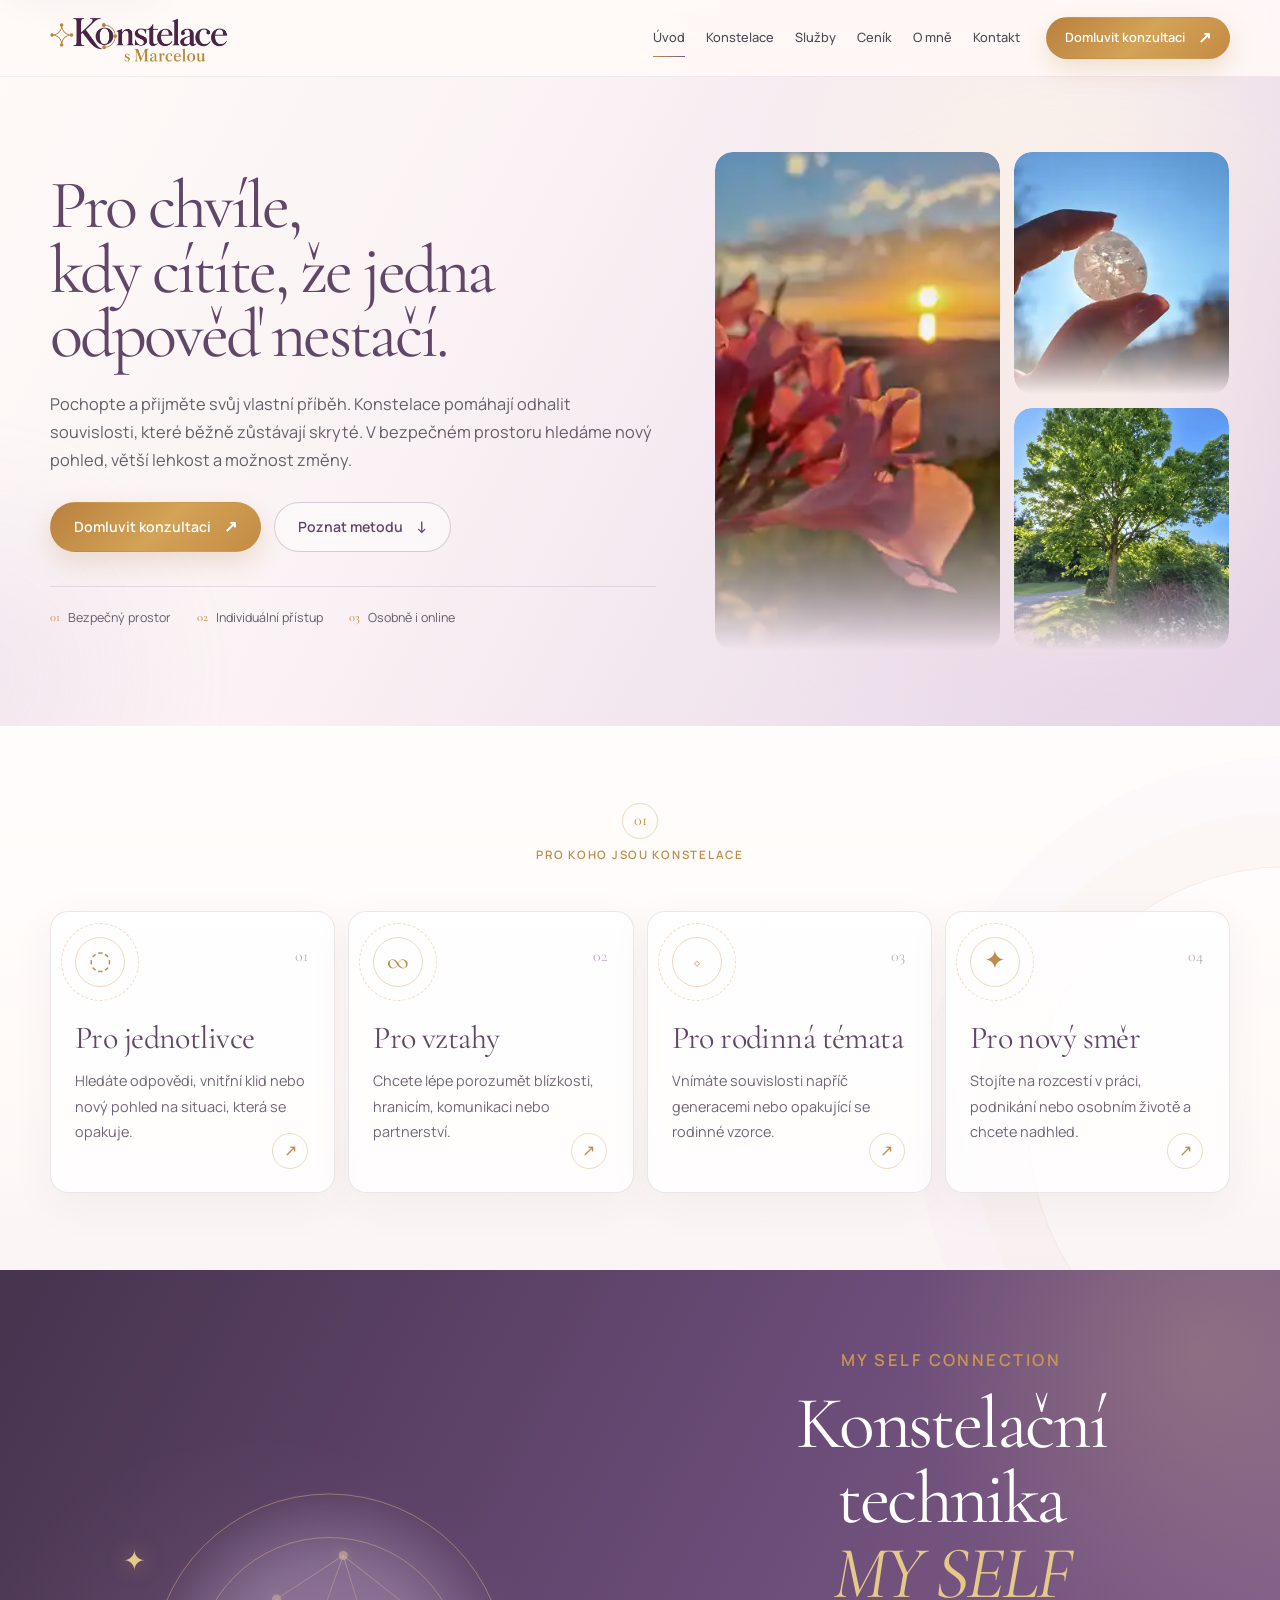
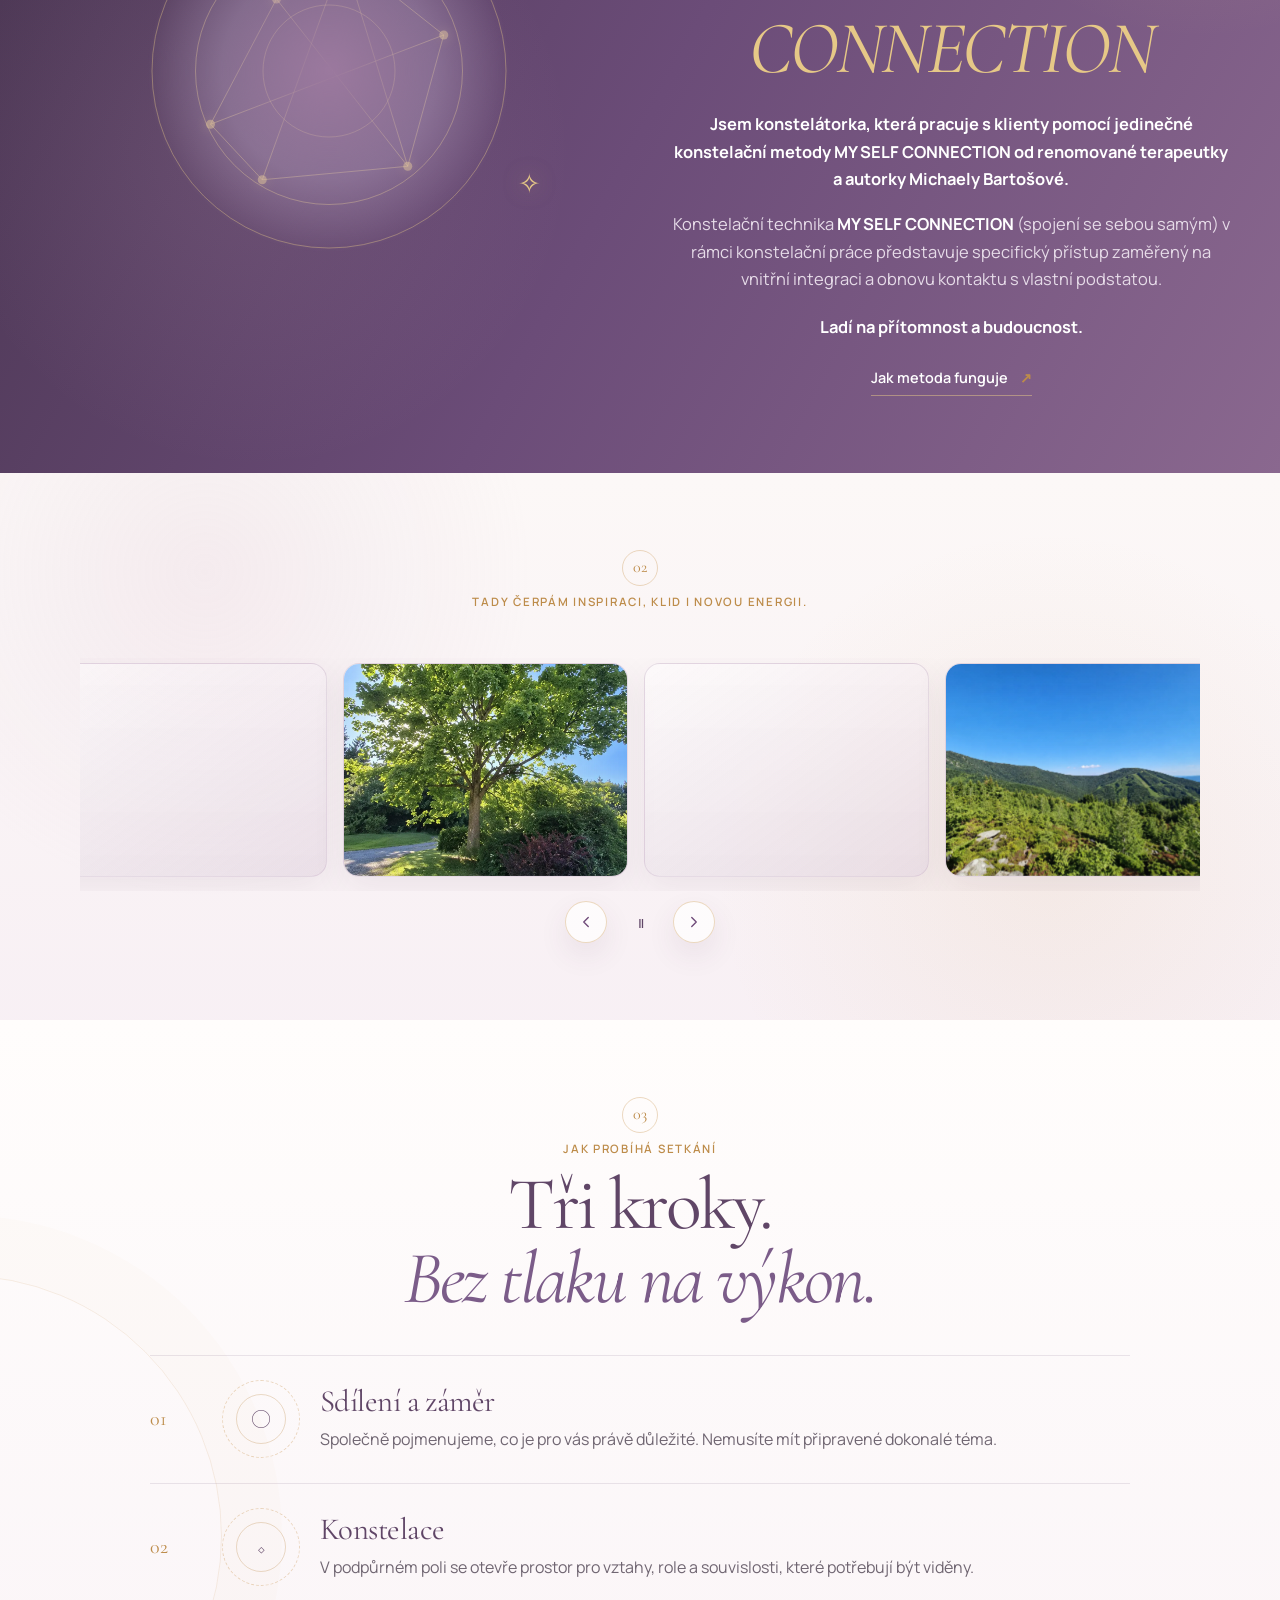
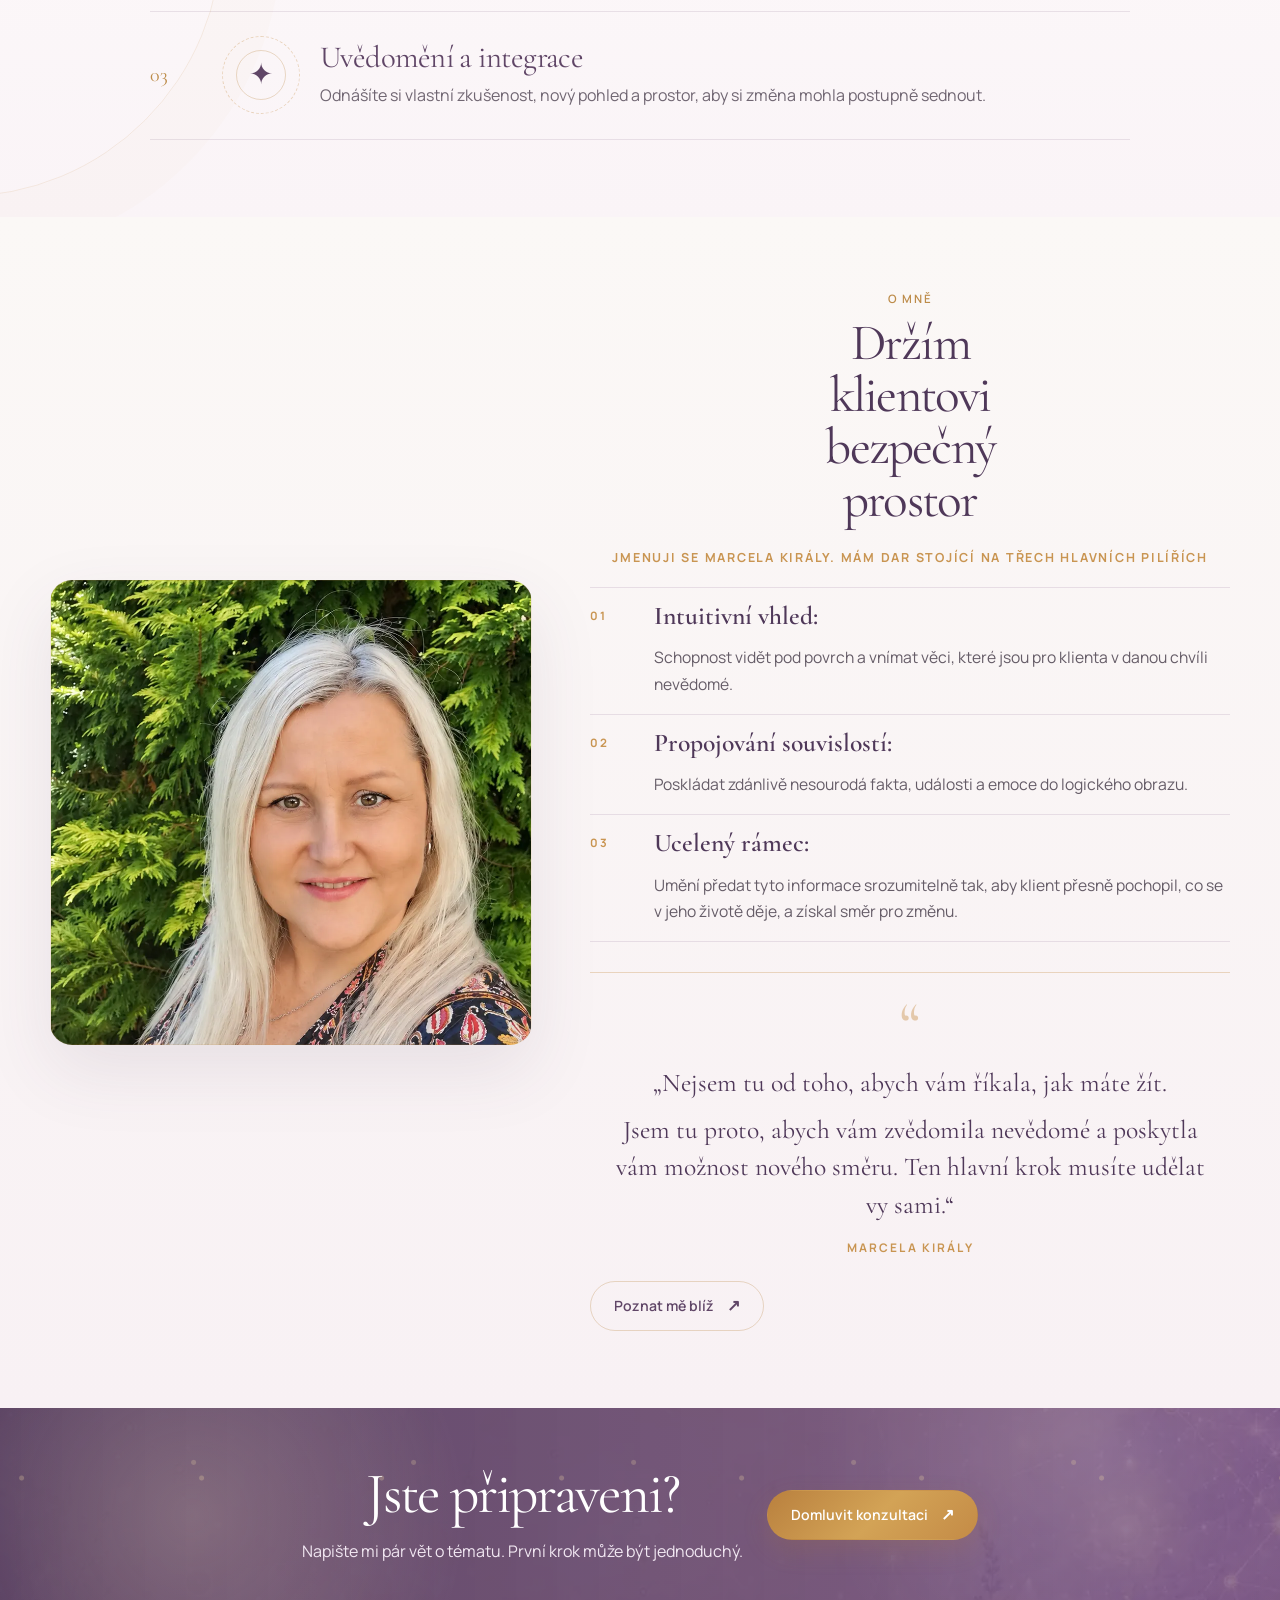
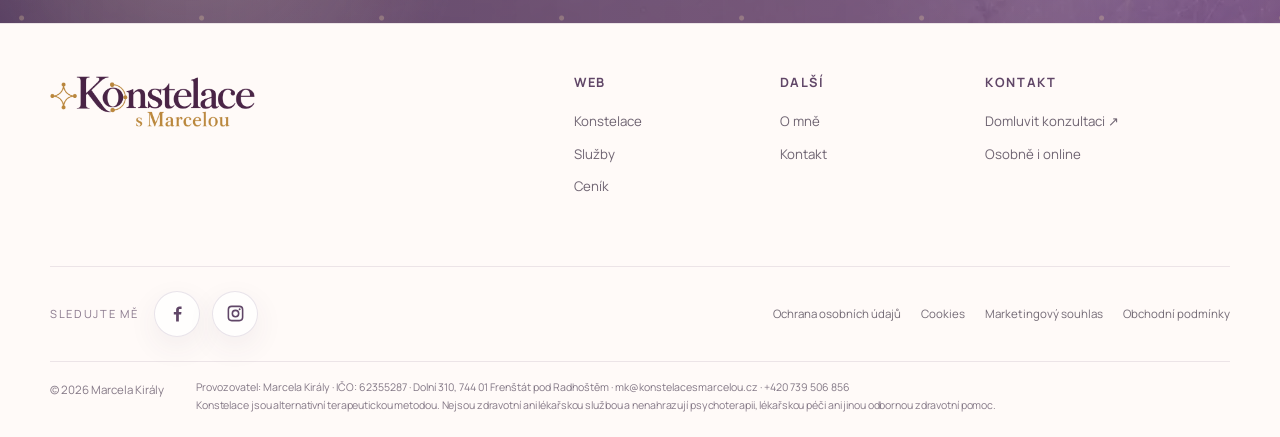
==== index.html @ 11636531 "Improve seberozvoj and MY SELF CONNECTION SEO; refresh full sitemap" ====
<!doctype html>
<html lang="cs">
<head>
  <meta charset="utf-8">
  <meta name="google-site-verification" content="-Q1AeLZuZ3QwMwds688v1Fxma5d6KAXyqDOi9KQfueM">
  <meta name="viewport" content="width=device-width,initial-scale=1">
  <meta name="theme-color" content="#f7eff2">
  <meta name="description" content="Konstelace pro seberozvoj s Marcelou Király osobně i online. Pracuje s technikou MY SELF CONNECTION Michaely Bartošové. Poznejte služby a ceník.">
  <title>Konstelace s Marcelou | Seberozvoj a MY SELF CONNECTION</title>
  <meta name="robots" content="index,follow,max-image-preview:large,max-snippet:-1,max-video-preview:-1">
  <meta name="author" content="Marcela Király">
  <link rel="canonical" href="https://konstelacesmarcelou.cz/">
  <link rel="alternate" hreflang="cs-CZ" href="https://konstelacesmarcelou.cz/">
  <link rel="alternate" hreflang="x-default" href="https://konstelacesmarcelou.cz/">
  <link rel="sitemap" type="application/xml" href="https://konstelacesmarcelou.cz/sitemap.xml">
  <meta property="og:locale" content="cs_CZ">
  <meta property="og:type" content="website">
  <meta property="og:site_name" content="Konstelace s Marcelou">
  <meta property="og:title" content="Konstelace s Marcelou | Seberozvoj a MY SELF CONNECTION">
  <meta property="og:description" content="Konstelace pro seberozvoj s Marcelou Király osobně i online. Pracuje s technikou MY SELF CONNECTION Michaely Bartošové. Poznejte služby a ceník.">
  <meta property="og:url" content="https://konstelacesmarcelou.cz/">
  <meta property="og:image" content="https://konstelacesmarcelou.cz/assets/images/logo-konstelace-s-marcelou.png">
  <meta property="og:image:secure_url" content="https://konstelacesmarcelou.cz/assets/images/logo-konstelace-s-marcelou.png">
  <meta property="og:image:type" content="image/png">
  <meta property="og:image:width" content="1400">
  <meta property="og:image:height" content="355">
  <meta property="og:image:alt" content="Logo Konstelace s Marcelou">
  <meta name="twitter:card" content="summary_large_image">
  <meta name="twitter:title" content="Konstelace s Marcelou | Seberozvoj a MY SELF CONNECTION">
  <meta name="twitter:description" content="Konstelace pro seberozvoj s Marcelou Király osobně i online. Pracuje s technikou MY SELF CONNECTION Michaely Bartošové. Poznejte služby a ceník.">
  <meta name="twitter:image" content="https://konstelacesmarcelou.cz/assets/images/logo-konstelace-s-marcelou.png">
  <meta name="twitter:image:alt" content="Logo Konstelace s Marcelou">
  <script type="application/ld+json">
{
  "@context": "https://schema.org",
  "@graph": [
    {
      "@type": "Organization",
      "@id": "https://konstelacesmarcelou.cz/#organization",
      "name": "Konstelace s Marcelou",
      "legalName": "Marcela Király",
      "url": "https://konstelacesmarcelou.cz/",
      "logo": {
        "@type": "ImageObject",
        "url": "https://konstelacesmarcelou.cz/assets/images/logo-konstelace-s-marcelou.png",
        "width": 1400,
        "height": 355
      },
      "image": "https://konstelacesmarcelou.cz/assets/images/logo-konstelace-s-marcelou.png",
      "description": "Citlivé konstelační provázení Marcely Király osobně i online.",
      "email": "mailto:mk@konstelacesmarcelou.cz",
      "telephone": "+420739506856",
      "identifier": {
        "@type": "PropertyValue",
        "propertyID": "IČO",
        "value": "62355287"
      },
      "address": {
        "@type": "PostalAddress",
        "streetAddress": "Dolní 310",
        "postalCode": "744 01",
        "addressLocality": "Frenštát pod Radhoštěm",
        "addressCountry": "CZ"
      },
      "founder": {
        "@id": "https://konstelacesmarcelou.cz/#marcela"
      },
      "areaServed": {
        "@type": "Country",
        "name": "Česko"
      },
      "availableLanguage": {
        "@type": "Language",
        "name": "čeština",
        "alternateName": "cs"
      }
    },
    {
      "@type": "Person",
      "@id": "https://konstelacesmarcelou.cz/#marcela",
      "name": "Marcela Király",
      "url": "https://konstelacesmarcelou.cz/o-mne.html",
      "image": "https://konstelacesmarcelou.cz/assets/images/marcela-kiraly-portrait-2026.webp",
      "jobTitle": "Konstelátorka",
      "worksFor": {
        "@id": "https://konstelacesmarcelou.cz/#organization"
      },
      "email": "mailto:mk@konstelacesmarcelou.cz",
      "telephone": "+420739506856",
      "knowsAbout": [
        "konstelace",
        "MY SELF CONNECTION",
        "intuitivní koučink",
        "seberozvoj"
      ]
    },
    {
      "@type": "WebSite",
      "@id": "https://konstelacesmarcelou.cz/#website",
      "url": "https://konstelacesmarcelou.cz/",
      "name": "Konstelace s Marcelou",
      "alternateName": "Marcela Király",
      "inLanguage": "cs-CZ",
      "publisher": {
        "@id": "https://konstelacesmarcelou.cz/#organization"
      }
    },
    {
      "@type": "WebPage",
      "@id": "https://konstelacesmarcelou.cz/#webpage",
      "url": "https://konstelacesmarcelou.cz/",
      "name": "Konstelace s Marcelou | Seberozvoj a MY SELF CONNECTION",
      "description": "Konstelace pro seberozvoj s Marcelou Király osobně i online. Pracuje s technikou MY SELF CONNECTION Michaely Bartošové. Poznejte služby a ceník.",
      "isPartOf": {
        "@id": "https://konstelacesmarcelou.cz/#website"
      },
      "about": {
        "@id": "https://konstelacesmarcelou.cz/#organization"
      },
      "inLanguage": "cs-CZ",
      "dateModified": "2026-09-24"
    }
  ]
}
  </script>
  <link rel="icon" type="image/png" href="assets/images/logo-konstelace-s-marcelou-symbol.png?v=20260915a">
  <link rel="apple-touch-icon" href="assets/images/logo-konstelace-s-marcelou-symbol.png?v=20260915a">
  <link rel="stylesheet" href="assets/css/style.css?v=20260920footer3">
  <link rel="stylesheet" href="assets/css/typography-cs.css">
  <link rel="stylesheet" href="assets/css/media-temp.css">
  <link rel="stylesheet" href="assets/css/constellation-2026.css">
  <link rel="stylesheet" href="assets/css/inspiration-gallery.css?v=20260914c">
  <link rel="stylesheet" href="assets/css/content-2026.css?v=20260920portrait1">
  <link rel="stylesheet" href="assets/css/centered-2026.css?v=20260909f">
  <link rel="stylesheet" href="assets/css/ux-refresh-20260914.css?v=20260917faq1">
</head>
<body>
  <a class="skip-link" href="#main">Přejít na obsah</a>
  <div class="cursor-aura" aria-hidden="true"></div>

  <header class="site-header" data-header>
    <div class="container header-inner">
      <a class="brand" href="index.html" aria-label="Konstelace s Marcelou – domů"><img class="brand-logo" src="assets/images/logo-konstelace-s-marcelou.png?v=20260915a" alt="Konstelace s Marcelou" width="1400" height="355"></a>
      <nav class="desktop-nav" aria-label="Hlavní navigace"><a href="index.html" aria-current="page">Úvod</a><a href="konstelace.html">Konstelace</a><a href="sluzby.html">Služby</a><a href="cenik.html">Ceník</a><a href="o-mne.html">O mně</a><a href="kontakt.html">Kontakt</a></nav>
      <a class="btn btn-gold header-cta magnetic" href="kontakt.html"><span>Domluvit konzultaci</span><i>↗</i></a>
      <button class="menu-toggle" aria-expanded="false" aria-controls="mobile-menu" aria-label="Otevřít menu"><span></span><span></span><span></span></button>
    </div>
    <nav class="mobile-menu" id="mobile-menu" aria-label="Mobilní navigace"><a href="index.html">Úvod</a><a href="konstelace.html">Konstelace</a><a href="sluzby.html">Služby</a><a href="cenik.html">Ceník</a><a href="o-mne.html">O mně</a><a href="kontakt.html">Kontakt</a></nav>
  </header>

  <main id="main">
    <section class="hero" id="uvod">
      <div class="hero-noise" aria-hidden="true"></div><div class="hero-glow hero-glow-a" aria-hidden="true"></div><div class="hero-glow hero-glow-b" aria-hidden="true"></div>
      <div class="container hero-grid">
        <div class="hero-copy reveal">
          <h1>Pro chvíle, kdy cítíte, že jedna odpověď nestačí.</h1>
          <p class="lead">Pochopte a přijměte svůj vlastní příběh. Konstelace pomáhají odhalit souvislosti, které běžně zůstávají skryté. V bezpečném prostoru hledáme nový pohled, větší lehkost a možnost změny.</p>
          <div class="hero-actions"><a class="btn btn-gold magnetic" href="kontakt.html"><span>Domluvit konzultaci</span><i>↗</i></a><a class="btn btn-ghost magnetic" href="konstelace.html"><span>Poznat metodu</span><i>↓</i></a></div>
          <div class="hero-proof" aria-label="Hlavní výhody"><span><b>01</b> Bezpečný prostor</span><span><b>02</b> Individuální přístup</span><span><b>03</b> Osobně i online</span></div>
        </div>
        <div class="hero-gallery reveal" aria-label="Místa pro budoucí fotografie z konstelací">
          <figure class="hero-gallery-card is-placeholder" aria-label="Místo pro budoucí fotografii z konstelace 1"></figure>
          <figure class="hero-gallery-card is-placeholder" aria-label="Místo pro budoucí fotografii z konstelace 2"></figure>
          <figure class="hero-gallery-card is-placeholder" aria-label="Místo pro budoucí fotografii z konstelace 3"></figure>
        </div>
      </div>
    </section>

    <section class="section audience" id="pro-koho"><div class="container"><div class="section-heading reveal"><span class="section-index">01</span><div><p class="eyebrow">Pro koho jsou konstelace</p></div></div><div class="lux-grid">
      <a class="lux-card reveal" data-tilt href="konstelace.html"><span class="card-icon">◌</span><span class="card-number">01</span><h3>Pro jednotlivce</h3><p>Hledáte odpovědi, vnitřní klid nebo nový pohled na situaci, která se opakuje.</p><span class="card-arrow">↗</span><span class="card-shine"></span></a>
      <a class="lux-card reveal" data-tilt href="konstelace.html"><span class="card-icon">∞</span><span class="card-number">02</span><h3>Pro vztahy</h3><p>Chcete lépe porozumět blízkosti, hranicím, komunikaci nebo partnerství.</p><span class="card-arrow">↗</span><span class="card-shine"></span></a>
      <a class="lux-card reveal" data-tilt href="konstelace.html"><span class="card-icon">◇</span><span class="card-number">03</span><h3>Pro rodinná témata</h3><p>Vnímáte souvislosti napříč generacemi nebo opakující se rodinné vzorce.</p><span class="card-arrow">↗</span><span class="card-shine"></span></a>
      <a class="lux-card reveal" data-tilt href="konstelace.html"><span class="card-icon">✦</span><span class="card-number">04</span><h3>Pro nový směr</h3><p>Stojíte na rozcestí v práci, podnikání nebo osobním životě a chcete nadhled.</p><span class="card-arrow">↗</span><span class="card-shine"></span></a>
    </div></div></section>

    <section class="section method-band"><div class="container method-grid"><div class="method-art reveal" data-tilt data-tilt-strength="3" aria-hidden="true"><div class="method-orb"></div><svg viewBox="0 0 560 560"><circle cx="280" cy="280" r="236"/><circle cx="280" cy="280" r="178"/><circle cx="280" cy="280" r="88"/><path d="M122 351 210 184 299 126 433 232 385 407 191 425 122 351Zm88-167 175 223M299 126l86 281M122 351l311-119M191 425l108-299"/><g><circle cx="122" cy="351" r="6"/><circle cx="210" cy="184" r="6"/><circle cx="299" cy="126" r="6"/><circle cx="433" cy="232" r="6"/><circle cx="385" cy="407" r="6"/><circle cx="191" cy="425" r="6"/></g></svg><span class="method-star star-a">✦</span><span class="method-star star-b">✧</span></div><div class="method-copy reveal"><p class="eyebrow">MY SELF CONNECTION</p><h2>Konstelační technika <em>MY SELF CONNECTION</em></h2><p><strong>Jsem konstelátorka, která pracuje s klienty pomocí jedinečné konstelační metody MY SELF CONNECTION od renomované terapeutky a autorky Michaely Bartošové.</strong></p><p>Konstelační technika <strong>MY SELF CONNECTION</strong> (spojení se sebou samým) v rámci konstelační práce představuje specifický přístup zaměřený na vnitřní integraci a obnovu kontaktu s vlastní podstatou. Při seberozvoji pomáhá vnímat souvislosti vlastního tématu a hledat další směr.</p><p><strong>Ladí na přítomnost a budoucnost.</strong></p><a class="text-link" href="konstelace.html">Jak metoda funguje <i>↗</i></a></div></div></section>

    <section class="section inspiration-section" id="inspirace"><div class="container"><div class="section-heading reveal"><span class="section-index">02</span><div><p class="eyebrow">Tady čerpám inspiraci, klid i novou energii.</p></div></div><div class="inspiration-grid reveal" aria-label="Galerie míst a detailů, ze kterých Marcela čerpá inspiraci"><figure class="inspiration-card inspiration-1"><span class="sr-only">Místo pro fotografii 1</span></figure><figure class="inspiration-card inspiration-2"><span class="sr-only">Místo pro fotografii 2</span></figure><figure class="inspiration-card inspiration-3"><span class="sr-only">Místo pro fotografii 3</span></figure><figure class="inspiration-card inspiration-4"><span class="sr-only">Místo pro fotografii 4</span></figure><figure class="inspiration-card inspiration-5"><span class="sr-only">Místo pro fotografii 5</span></figure><figure class="inspiration-card inspiration-6"><span class="sr-only">Místo pro fotografii 6</span></figure></div></div></section>

    <section class="section process" id="jak-to-funguje"><div class="container"><div class="section-heading reveal"><span class="section-index">03</span><div><p class="eyebrow">Jak probíhá setkání</p><h2>Tři kroky. <em>Bez tlaku na výkon.</em></h2></div></div><div class="process-list"><article class="process-item reveal"><span class="process-num">01</span><div class="process-symbol">○</div><div><h3>Sdílení a záměr</h3><p>Společně pojmenujeme, co je pro vás právě důležité. Nemusíte mít připravené dokonalé téma.</p></div></article><article class="process-item reveal"><span class="process-num">02</span><div class="process-symbol">◇</div><div><h3>Konstelace</h3><p>V podpůrném poli se otevře prostor pro vztahy, role a souvislosti, které potřebují být viděny.</p></div></article><article class="process-item reveal"><span class="process-num">03</span><div class="process-symbol">✦</div><div><h3>Uvědomění a integrace</h3><p>Odnášíte si vlastní zkušenost, nový pohled a prostor, aby si změna mohla postupně sednout.</p></div></article></div></div></section>

    <section class="section profile-home"><div class="container profile-home-inner"><div class="reveal profile-home-visual" aria-hidden="true"></div><div class="profile-home-copy reveal"><p class="eyebrow">O mně</p><h2 class="profile-intro">Držím klientovi bezpečný prostor</h2><div class="profile-pillars"><article class="profile-pillar"><span class="profile-num">01</span><strong>Intuitivní vhled:</strong><p>Schopnost vidět pod povrch a vnímat věci, které jsou pro klienta v danou chvíli nevědomé.</p></article><article class="profile-pillar"><span class="profile-num">02</span><strong>Propojování souvislostí:</strong><p>Poskládat zdánlivě nesourodá fakta, události a emoce do logického obrazu.</p></article><article class="profile-pillar"><span class="profile-num">03</span><strong>Ucelený rámec:</strong><p>Umění předat tyto informace srozumitelně tak, aby klient přesně pochopil, co se v jeho životě děje, a získal směr pro změnu.</p></article></div><blockquote class="profile-statement"><p>„Nejsem tu od toho, abych vám říkala, jak máte žít.</p><p>Jsem tu proto, abych vám zvědomila nevědomé a poskytla vám možnost nového směru. Ten hlavní krok musíte udělat vy sami.“</p><cite>Marcela Király</cite></blockquote><div class="profile-actions"><a class="btn btn-outline magnetic" href="o-mne.html"><span>Poznat mě blíž</span><i>↗</i></a></div></div></div></section>

    <section class="section-sm cta-band"><div class="container cta-inner reveal"><div><h2>Jste připraveni?</h2><p>Napište mi pár vět o tématu. První krok může být jednoduchý.</p></div><a class="btn btn-gold magnetic" href="kontakt.html"><span>Domluvit konzultaci</span><i>↗</i></a></div></section>
  </main>

  <footer class="site-footer"><div class="container footer-grid"><div><a class="brand" href="index.html"><img class="brand-logo" src="assets/images/logo-konstelace-s-marcelou.png?v=20260915a" alt="Konstelace s Marcelou" width="1400" height="355"></a></div><div class="footer-col"><strong>Web</strong><a href="konstelace.html">Konstelace</a><a href="sluzby.html">Služby</a><a href="cenik.html">Ceník</a></div><div class="footer-col"><strong>Další</strong><a href="o-mne.html">O mně</a><a href="kontakt.html">Kontakt</a></div><div class="footer-col"><strong>Kontakt</strong><a href="kontakt.html">Domluvit konzultaci ↗</a><span>Osobně i online</span></div></div><div class="container footer-bottom"><span>© 2026 Marcela Király</span><span class="footer-disclaimer">Konstelace jsou alternativní terapeutickou metodou. Nejsou zdravotní ani lékařskou službou a nenahrazují psychoterapii, lékařskou péči ani jinou odbornou zdravotní pomoc.</span></div></footer>
  <script src="assets/js/main.js?v=20260923mail"></script>
  <script src="assets/js/images-live.js?v=20260920portrait1"></script>
</body>
</html>
---- assets/css/style.css ----
@import url('https://fonts.googleapis.com/css2?family=DM+Sans:wght@400;500;600&family=Italiana&display=swap');
:root{--paper:#fffdfc;--ivory:#fdf9f7;--blush:#f7eff2;--rose:#ead5dd;--rose-2:#d8b9c8;--lav:#c9b4d5;--lav-2:#a98cba;--plum:#60456f;--plum-2:#7b5c89;--plum-deep:#432f4f;--ink:#322a34;--muted:#756b78;--gold:#c99552;--gold-2:#e6c887;--gold-3:#f4e3bd;--line:rgba(96,69,111,.13);--line-gold:rgba(201,149,82,.32);--white:rgba(255,255,255,.82);--serif:'Italiana','Cormorant Garamond',Georgia,serif;--sans:'DM Sans',system-ui,-apple-system,BlinkMacSystemFont,'Segoe UI',sans-serif;--shadow:0 32px 90px rgba(80,56,91,.13);--shadow-soft:0 18px 55px rgba(80,56,91,.09);--radius:28px;--max:1240px;--ease:cubic-bezier(.2,.8,.2,1)}
*{box-sizing:border-box}html{scroll-behavior:smooth}body{margin:0;background:var(--paper);color:var(--ink);font-family:var(--sans);line-height:1.7;overflow-x:hidden;-webkit-font-smoothing:antialiased}body.menu-open{overflow:hidden}a{color:inherit;text-decoration:none}button,input,textarea,select{font:inherit}img,svg{display:block;max-width:100%}::selection{background:var(--rose-2);color:var(--plum-deep)}.container{width:min(var(--max),calc(100% - 64px));margin-inline:auto}.section{padding:124px 0;position:relative}.section-sm{padding:84px 0;position:relative}.skip-link{position:fixed;z-index:9999;left:14px;top:14px;transform:translateY(-170%);background:#fff;padding:11px 15px;border-radius:10px;box-shadow:var(--shadow-soft)}.skip-link:focus{transform:none}
h1,h2,h3,.display{font-family:var(--serif);font-weight:400;color:var(--plum);margin:0}h1{font-size:clamp(4.2rem,8.2vw,8.8rem);line-height:.9;letter-spacing:-.055em}h2{font-size:clamp(3rem,5.8vw,6.2rem);line-height:.98;letter-spacing:-.045em}h3{font-size:clamp(1.7rem,2.4vw,2.55rem);line-height:1.05;letter-spacing:-.025em}h1 em,h2 em{font-style:italic;color:var(--plum-2)}p{margin:0 0 1em}.lead{font-size:1.14rem;line-height:1.85;color:#665d68;max-width:61ch}.muted{color:var(--muted)}.eyebrow{display:flex;align-items:center;gap:12px;margin:0 0 18px;font-size:.72rem;line-height:1;text-transform:uppercase;letter-spacing:.22em;font-weight:600;color:var(--gold)}.eyebrow:before{content:'';width:28px;height:1px;background:currentColor}.section-heading{display:grid;grid-template-columns:90px 1fr;gap:34px;align-items:start;margin-bottom:62px}.section-heading h2{max-width:970px}.section-index{font-family:var(--serif);font-size:1.15rem;color:var(--gold);padding-top:9px}
.site-header{position:fixed;z-index:200;top:0;left:0;right:0;background:rgba(255,253,252,.72);backdrop-filter:blur(22px) saturate(150%);-webkit-backdrop-filter:blur(22px) saturate(150%);border-bottom:1px solid rgba(96,69,111,.07);transition:background .35s var(--ease),box-shadow .35s var(--ease),transform .35s var(--ease)}.site-header.is-scrolled{background:rgba(255,253,252,.94);box-shadow:0 10px 40px rgba(69,45,77,.07)}.header-inner{height:86px;display:flex;align-items:center;gap:26px}.brand{display:inline-flex;align-items:center;gap:13px;margin-right:auto;min-width:max-content}.brand-mark{width:42px;color:var(--gold);transition:transform .6s var(--ease)}.brand:hover .brand-mark{transform:rotate(18deg) scale(1.06)}.brand-mark svg{fill:none;stroke:currentColor;stroke-width:1.15}.brand-mark svg circle:first-child{fill:currentColor;stroke:none}.brand-copy strong,.brand strong{display:block;font-family:var(--serif);font-size:1.45rem;line-height:1;color:var(--plum);font-weight:400}.brand-copy small,.brand small{display:block;margin-top:5px;font-size:.59rem;text-transform:uppercase;letter-spacing:.12em;color:#817486}.desktop-nav{display:flex;align-items:center;gap:24px}.desktop-nav a{position:relative;font-size:.82rem;font-weight:500;color:#4e4650;padding:8px 0}.desktop-nav a:after{content:'';position:absolute;left:50%;right:50%;bottom:0;height:1px;background:linear-gradient(90deg,var(--gold),var(--plum-2));transition:left .3s var(--ease),right .3s var(--ease)}.desktop-nav a:hover:after,.desktop-nav a[aria-current='page']:after{left:0;right:0}.header-cta{min-height:44px!important;padding:0 18px!important;font-size:.8rem!important}.menu-toggle,.mobile-menu{display:none}
.btn{--mx:0px;--my:0px;position:relative;display:inline-flex;align-items:center;justify-content:center;gap:13px;min-height:56px;padding:0 25px;border-radius:12px;border:1px solid transparent;font-weight:600;font-size:.88rem;overflow:hidden;transform:translate3d(var(--mx),var(--my),0);transition:transform .28s var(--ease),box-shadow .28s var(--ease),border-color .28s var(--ease),background .28s var(--ease);will-change:transform}.btn i{font-style:normal;font-size:1rem;transition:transform .3s var(--ease)}.btn:hover i{transform:translate(3px,-3px)}.btn:before{content:'';position:absolute;inset:-2px;transform:translateX(-115%) skewX(-18deg);background:linear-gradient(90deg,transparent,rgba(255,255,255,.42),transparent);transition:transform .65s var(--ease)}.btn:hover:before{transform:translateX(115%) skewX(-18deg)}.btn-gold{color:#fff;background:linear-gradient(135deg,#b9803e 0%,#d3a356 52%,#c48b46 100%);box-shadow:0 16px 38px rgba(185,128,62,.24)}.btn-gold:hover{box-shadow:0 22px 54px rgba(185,128,62,.31)}.btn-ghost{background:rgba(255,255,255,.48);color:var(--plum);border-color:rgba(96,69,111,.25);backdrop-filter:blur(10px)}.btn-ghost:hover,.btn-outline:hover{border-color:var(--gold);background:rgba(255,255,255,.8);box-shadow:0 16px 38px rgba(77,55,89,.09)}.btn-outline{color:var(--plum);border-color:var(--line-gold);background:transparent}.text-link{display:inline-flex;align-items:center;gap:12px;font-weight:600;font-size:.9rem;color:var(--plum);padding-bottom:5px;border-bottom:1px solid rgba(201,149,82,.5)}.text-link i{font-style:normal;color:var(--gold);transition:transform .25s var(--ease)}.text-link:hover i{transform:translate(4px,-4px)}
.hero{position:relative;min-height:900px;display:flex;align-items:center;padding-top:86px;overflow:hidden;background:linear-gradient(118deg,#fffaf8 0%,#faf2f4 39%,#f2e6ef 70%,#e5d7e8 100%)}.hero-noise{position:absolute;inset:0;opacity:.3;background-image:radial-gradient(circle at 20% 20%,rgba(255,255,255,.85) 0 1px,transparent 1.5px),radial-gradient(circle at 72% 36%,rgba(201,149,82,.38) 0 1px,transparent 1.5px);background-size:34px 34px,71px 71px;mask-image:linear-gradient(to right,transparent 0,#000 25%,#000 100%)}.hero-glow{position:absolute;border-radius:50%;filter:blur(2px);pointer-events:none}.hero-glow-a{width:720px;height:720px;right:-170px;top:90px;background:radial-gradient(circle,rgba(255,246,231,.96),rgba(234,213,221,.36) 47%,transparent 70%)}.hero-glow-b{width:500px;height:500px;left:-280px;bottom:-200px;background:radial-gradient(circle,rgba(201,180,213,.42),transparent 69%)}.hero-grid{position:relative;z-index:2;display:grid;grid-template-columns:1.02fr .98fr;align-items:center;gap:42px;width:100%}.hero-copy{padding:92px 0}.hero-copy h1{max-width:740px}.hero-copy .lead{margin-top:34px;max-width:650px}.hero-actions{display:flex;gap:13px;flex-wrap:wrap;margin-top:34px}.hero-proof{display:flex;gap:26px;flex-wrap:wrap;margin-top:54px;padding-top:26px;border-top:1px solid rgba(96,69,111,.14)}.hero-proof span{display:flex;align-items:center;gap:8px;font-size:.78rem;color:#665b69}.hero-proof b{font-family:var(--serif);font-weight:400;color:var(--gold)}
.cosmos-stage{position:relative;min-height:690px;display:grid;place-items:center;perspective:1200px;transform-style:preserve-3d}.cosmos-card{position:relative;width:min(590px,100%);aspect-ratio:.92;border-radius:48% 48% 30px 30px;overflow:visible;transform-style:preserve-3d}.cosmos-card:before{content:'';position:absolute;inset:7% 4% 4%;border-radius:48% 48% 32px 32px;background:linear-gradient(155deg,rgba(255,255,255,.44),rgba(224,204,229,.35));border:1px solid rgba(201,149,82,.25);box-shadow:0 40px 100px rgba(89,59,95,.14),inset 0 1px rgba(255,255,255,.7);backdrop-filter:blur(4px)}.cosmos-wash{position:absolute;inset:11% 8% 8%;border-radius:50% 50% 26px 26px;background:radial-gradient(circle at 52% 36%,rgba(255,249,238,.95) 0 18%,rgba(234,213,221,.72) 42%,rgba(176,145,191,.26) 68%,transparent 78%)}.cosmos-lines{position:absolute;inset:-2%;width:104%;height:104%;overflow:visible}.cosmos-lines .ring{fill:none;stroke:url(#goldLine);stroke-width:1.2;opacity:.72;transform-origin:352px 336px}.ring-a{animation:orbitSpin 28s linear infinite}.ring-b{stroke-dasharray:5 9;animation:orbitSpin 22s linear infinite reverse}.ring-c{opacity:.42}.orbit-path{fill:none;stroke:url(#goldLine);stroke-width:1;opacity:.56;stroke-dasharray:3 8}.orbit-path.thin{opacity:.3}.network path{fill:none;stroke:#b98b58;stroke-width:1;opacity:.35}.network circle{fill:#d6aa69;filter:drop-shadow(0 0 5px rgba(231,194,126,.72))}.cosmos-silhouette{position:absolute;left:50%;bottom:11%;width:44%;height:58%;transform:translateX(-50%);filter:drop-shadow(0 28px 40px rgba(64,45,70,.18))}.silhouette-head{position:absolute;width:42%;aspect-ratio:.78;border-radius:52% 48% 45% 55%;left:38%;top:4%;background:linear-gradient(150deg,#a67883,#5d405f);transform:rotate(8deg);box-shadow:inset 16px 0 24px rgba(255,225,215,.28)}.silhouette-head:before{content:'';position:absolute;width:80%;height:96%;right:34%;top:-8%;border-radius:55% 45% 60% 40%;background:linear-gradient(160deg,#5c405e,#3e2d48);transform:rotate(-11deg)}.silhouette-body{position:absolute;left:16%;bottom:0;width:78%;height:66%;border-radius:50% 50% 20% 20%;background:linear-gradient(145deg,#7d607d,#4c3658);clip-path:polygon(15% 0,69% 4%,100% 100%,0 100%)}.spark{position:absolute;color:#d7a856;text-shadow:0 0 16px rgba(222,177,95,.62);animation:sparkle 2.8s ease-in-out infinite}.s1{left:12%;top:21%;font-size:26px}.s2{right:4%;top:37%;font-size:20px;animation-delay:.8s}.s3{right:23%;bottom:16%;font-size:16px;animation-delay:1.4s}.s4{left:25%;bottom:23%;font-size:30px;animation-delay:.4s}.floating-card{position:absolute;z-index:4;min-width:205px;padding:17px 19px;border-radius:17px;background:rgba(255,253,252,.82);border:1px solid rgba(255,255,255,.68);box-shadow:0 18px 50px rgba(76,54,86,.12);backdrop-filter:blur(16px);transform:translateZ(40px)}.floating-card span{display:block;font-size:.65rem;text-transform:uppercase;letter-spacing:.15em;color:var(--gold);margin-bottom:3px}.floating-card b{font-family:var(--serif);font-size:1.28rem;font-weight:400;color:var(--plum)}.floating-card-top{right:-2%;top:22%}.floating-card-bottom{left:3%;bottom:14%}.hero-scroll{position:absolute;right:0;bottom:34px;width:72px;height:72px;border:1px solid var(--line-gold);border-radius:50%;display:grid;place-items:center;text-transform:uppercase;color:var(--gold);font-size:.55rem;letter-spacing:.12em;background:rgba(255,255,255,.36);backdrop-filter:blur(10px)}.hero-scroll i{position:absolute;bottom:12px;font-style:normal;font-size:14px;animation:bob 1.8s ease-in-out infinite}
.audience{background:linear-gradient(180deg,#fffdfc 0%,#fffaf8 65%,#fbf4f5 100%)}.lux-grid{display:grid;grid-template-columns:repeat(4,1fr);gap:16px;perspective:1200px}.lux-card{--rx:0deg;--ry:0deg;position:relative;min-height:390px;padding:34px 30px 30px;border-radius:24px;background:rgba(255,255,255,.7);border:1px solid var(--line);box-shadow:0 12px 44px rgba(70,49,79,.055);overflow:hidden;transform:perspective(900px) rotateX(var(--rx)) rotateY(var(--ry));transition:transform .18s ease,border-color .35s var(--ease),box-shadow .35s var(--ease),background .35s var(--ease)}.lux-card:before{content:'';position:absolute;inset:0;background:radial-gradient(circle at var(--x,50%) var(--y,50%),rgba(230,200,135,.25),transparent 34%);opacity:0;transition:opacity .35s}.lux-card:hover{border-color:rgba(201,149,82,.55);box-shadow:0 30px 75px rgba(81,55,91,.14);background:#fff}.lux-card:hover:before{opacity:1}.card-shine{position:absolute;left:-30%;bottom:-110px;width:170%;height:150px;background:radial-gradient(ellipse,rgba(234,195,119,.36),transparent 66%);opacity:0;transition:opacity .35s}.lux-card:hover .card-shine{opacity:1}.card-icon{display:grid;place-items:center;width:58px;height:58px;border:1px solid rgba(201,149,82,.36);border-radius:50%;font-family:var(--serif);font-size:1.65rem;color:var(--gold);margin-bottom:82px;transition:transform .5s var(--ease),background .4s}.lux-card:hover .card-icon{transform:rotate(12deg) scale(1.08);background:var(--blush)}.card-number{position:absolute;right:26px;top:31px;font-family:var(--serif);color:#bcaebf}.lux-card h3{font-size:2rem;margin-bottom:14px}.lux-card p{font-size:.9rem;line-height:1.75;color:#706573;margin:0;max-width:30ch}.card-arrow{position:absolute;right:26px;bottom:23px;width:42px;height:42px;border-radius:50%;display:grid;place-items:center;border:1px solid var(--line-gold);color:var(--gold);transition:transform .35s var(--ease),background .35s}.lux-card:hover .card-arrow{transform:rotate(45deg);background:var(--gold);color:#fff}
.method-band{overflow:hidden;background:linear-gradient(118deg,var(--plum-deep),#6b4c78 52%,#8a688f);color:#f8f0f6}.method-band:before{content:'';position:absolute;width:600px;height:600px;border-radius:50%;right:-220px;top:-220px;background:radial-gradient(circle,rgba(230,200,135,.2),transparent 68%)}.method-band:after{content:'';position:absolute;inset:0;background:radial-gradient(circle at 20% 60%,rgba(218,183,203,.12),transparent 28%);pointer-events:none}.method-grid{display:grid;grid-template-columns:1fr 1fr;gap:95px;align-items:center;position:relative;z-index:1}.method-copy h2{color:#fff}.method-copy h2 em{color:var(--gold-2)}.method-copy p{color:#e6dbe8;font-size:1.03rem;max-width:58ch}.method-copy strong{color:#fff}.method-copy .text-link{color:#fff;border-color:rgba(230,200,135,.5);margin-top:15px}.method-art{min-height:580px;display:grid;place-items:center;position:relative}.method-art svg{width:min(520px,100%);color:var(--gold-2);overflow:visible}.method-art svg circle,.method-art svg path{fill:none;stroke:currentColor;stroke-width:1;opacity:.54}.method-art svg g circle{fill:currentColor;stroke:none;filter:drop-shadow(0 0 8px rgba(230,200,135,.6))}.method-orb{position:absolute;width:360px;height:360px;border-radius:50%;background:radial-gradient(circle,#9b799e 0%,rgba(201,180,213,.34) 42%,transparent 72%);filter:blur(1px)}.method-star{position:absolute;color:var(--gold-2);font-size:27px;text-shadow:0 0 20px rgba(230,200,135,.5);animation:sparkle 3s ease-in-out infinite}.star-a{top:18%;left:13%}.star-b{right:12%;bottom:18%;animation-delay:1s}
.process{background:linear-gradient(180deg,#fffdfc,#faf4f7)}.process-list{border-top:1px solid var(--line)}.process-item{position:relative;display:grid;grid-template-columns:90px 90px 1fr;gap:26px;align-items:center;min-height:190px;padding:30px 0;border-bottom:1px solid var(--line);overflow:hidden;transition:padding .38s var(--ease)}.process-item:before{content:'';position:absolute;inset:0;background:linear-gradient(90deg,rgba(234,213,221,.42),rgba(201,180,213,.14),transparent);transform:translateX(-105%);transition:transform .6s var(--ease)}.process-item:hover:before{transform:none}.process-item:hover{padding-left:22px}.process-item>*{position:relative;z-index:1}.process-num{font-family:var(--serif);color:var(--gold);font-size:1.25rem}.process-symbol{width:64px;height:64px;border-radius:50%;border:1px solid var(--line-gold);display:grid;place-items:center;font-family:var(--serif);font-size:1.8rem;color:var(--plum);transition:transform .45s var(--ease),background .45s}.process-item:hover .process-symbol{transform:rotate(12deg) scale(1.06);background:#fff}.process-item h3{margin-bottom:8px}.process-item p{color:var(--muted);margin:0;max-width:70ch}
.about-luxe{overflow:hidden;background:#fff}.about-luxe:before{content:'';position:absolute;width:580px;height:580px;border-radius:50%;left:-300px;top:80px;background:radial-gradient(circle,rgba(234,213,221,.4),transparent 68%)}.about-stage{display:grid;grid-template-columns:.92fr 1.08fr;gap:100px;align-items:center}.about-visual{position:relative;min-height:650px;display:grid;place-items:center}.about-orbit{position:absolute;width:530px;height:530px;border-radius:50%;border:1px solid rgba(201,149,82,.25);box-shadow:0 0 0 35px rgba(201,149,82,.035),0 0 0 70px rgba(169,140,186,.025)}.about-portrait-art{position:relative;width:min(470px,88%);height:610px;border-radius:240px 240px 34px 34px;overflow:hidden;background:linear-gradient(155deg,#f5e3e5,#d5bdcf 45%,#a37f9f);box-shadow:var(--shadow)}.portrait-halo{position:absolute;width:360px;height:360px;border-radius:50%;left:50%;top:75px;transform:translateX(-50%);background:radial-gradient(circle,#fff5e8,rgba(238,214,223,.68) 48%,transparent 69%);border:1px solid rgba(201,149,82,.26);box-shadow:0 0 0 28px rgba(201,149,82,.04)}.portrait-shape{position:absolute;inset:0}.portrait-shape:before{content:'';position:absolute;width:38%;height:32%;border-radius:50% 46% 46% 54%;background:linear-gradient(145deg,#bb8b91,#76546f);left:37%;top:24%;transform:rotate(5deg);box-shadow:-38px -15px 0 -15px #5c405e}.portrait-shape:after{content:'';position:absolute;width:68%;height:53%;left:16%;bottom:-2%;border-radius:50% 50% 15% 15%;background:linear-gradient(145deg,#8b6788,#5a3f67);clip-path:polygon(15% 0,72% 4%,100% 100%,0 100%)}.portrait-shape span:before{content:'';position:absolute;z-index:2;width:34%;height:44%;left:26%;top:22%;border-radius:60% 40% 50% 50%;border-left:22px solid #5a405e;border-top:20px solid #5a405e;transform:rotate(-15deg)}.experience-seal{position:absolute;left:-5px;bottom:70px;width:128px;height:128px;border-radius:50%;display:grid;place-content:center;text-align:center;background:linear-gradient(145deg,#ecd39e,#c6934c);color:#fff;border:7px solid rgba(255,255,255,.5);box-shadow:0 16px 45px rgba(139,93,47,.22)}.experience-seal strong{font-family:var(--serif);font-size:1.45rem;font-weight:400}.experience-seal span{font-size:.62rem;letter-spacing:.08em;text-transform:uppercase}.about-copy h2{max-width:800px}.about-copy .lead{margin-top:28px}.about-values{display:grid;gap:15px;margin:30px 0 36px}.about-values>div{display:grid;grid-template-columns:42px 1fr;gap:14px;align-items:start}.about-values>div>span{width:36px;height:36px;display:grid;place-items:center;border-radius:50%;background:var(--blush);color:var(--gold)}.about-values p{margin:0}.about-values strong{display:block;color:var(--plum);font-size:.92rem}.about-values small{display:block;color:var(--muted);font-size:.8rem;margin-top:2px}
.testimonials{background:linear-gradient(180deg,#faf4f7,#f3e8f0)}.testimonial-grid{display:grid;grid-template-columns:repeat(3,1fr);gap:18px;align-items:stretch}.quote-card{position:relative;margin:0;padding:36px;border-radius:24px;border:1px solid rgba(96,69,111,.11);background:rgba(255,255,255,.72);box-shadow:0 14px 50px rgba(72,49,81,.06);transition:transform .4s var(--ease),box-shadow .4s var(--ease),border-color .4s}.quote-card:before{content:'“';position:absolute;right:28px;top:2px;font-family:var(--serif);font-size:7rem;line-height:1;color:rgba(201,149,82,.18)}.quote-card:hover{transform:translateY(-9px);box-shadow:0 28px 70px rgba(72,49,81,.12);border-color:rgba(201,149,82,.38)}.quote-card.featured{background:linear-gradient(145deg,#6a4b78,#87688e);color:#fff;border-color:transparent;transform:translateY(-14px)}.quote-card.featured:hover{transform:translateY(-22px)}.quote-card blockquote{position:relative;z-index:1;margin:0 0 44px;font-family:var(--serif);font-size:1.65rem;line-height:1.42;color:var(--plum)}.quote-card.featured blockquote{color:#fff}.quote-card figcaption{display:flex;flex-direction:column;gap:2px}.quote-card figcaption span{font-weight:600;color:var(--plum)}.quote-card.featured figcaption span{color:#fff}.quote-card figcaption b{font-size:.68rem;text-transform:uppercase;letter-spacing:.12em;font-weight:500;color:var(--gold)}
.cta-band{overflow:hidden;background:linear-gradient(120deg,#8c6aa0 0%,#a989b5 46%,#7c5a8f 100%);color:#fff}.cta-band:before{content:'';position:absolute;inset:0;background:radial-gradient(circle at 15% 50%,rgba(255,236,199,.22),transparent 25%),radial-gradient(circle at 85% 20%,rgba(255,255,255,.14),transparent 25%)}.cta-stars{position:absolute;right:5%;top:12%;font-family:var(--serif);font-size:4rem;letter-spacing:.5em;color:rgba(245,224,183,.2);transform:rotate(-10deg)}.cta-inner{position:relative;z-index:1;display:flex;justify-content:space-between;align-items:center;gap:50px}.cta-inner h2{color:#fff;font-size:clamp(2.5rem,4.5vw,5rem);max-width:800px}.cta-inner h2 em{color:var(--gold-3)}.cta-inner p{margin:15px 0 0;color:#f1e7f2}.cta-inner .btn{flex:0 0 auto}
.site-footer{background:#fffaf8;padding:72px 0 24px;border-top:1px solid var(--line)}.footer-grid{display:grid;grid-template-columns:2fr .7fr .7fr 1fr;gap:54px;padding-bottom:54px}.footer-note{max-width:380px;color:var(--muted);font-size:.86rem;margin:22px 0 0}.footer-col{display:flex;flex-direction:column;gap:10px}.footer-col strong{color:var(--plum);font-size:.8rem;text-transform:uppercase;letter-spacing:.13em;margin-bottom:6px}.footer-col a,.footer-col span{font-size:.83rem;color:#6f6472}.footer-col a:hover{color:var(--gold)}.footer-bottom{padding-top:22px;border-top:1px solid var(--line);display:flex;justify-content:space-between;gap:20px;font-size:.72rem;color:#857987}
.subhero{position:relative;overflow:hidden;padding:180px 0 106px;background:linear-gradient(126deg,#fffaf8 0%,#f6edf2 55%,#e7d9e9 100%)}.subhero:before{content:'';position:absolute;width:560px;height:560px;border-radius:50%;right:-170px;top:-190px;border:1px solid rgba(201,149,82,.28);box-shadow:0 0 0 42px rgba(201,149,82,.035),0 0 0 84px rgba(169,140,186,.025)}.subhero:after{content:'✦';position:absolute;right:11%;top:32%;color:rgba(201,149,82,.38);font-size:2rem}.subhero-inner{position:relative;z-index:1;display:grid;grid-template-columns:1.25fr .55fr;gap:80px;align-items:end}.subhero h1{font-size:clamp(4rem,7vw,7.4rem);max-width:950px}.subhero .lead{margin-top:25px}.crumb{font-size:.74rem;color:#7c7080;margin-bottom:25px}.crumb a{color:var(--gold)}.subhero-side{padding-left:30px;border-left:1px solid var(--line-gold);color:#6c616f;font-size:.9rem}.intro-split{display:grid;grid-template-columns:.82fr 1.18fr;gap:100px;align-items:start}.big-quote{font-family:var(--serif);font-size:clamp(2.2rem,3.8vw,4.3rem);line-height:1.05;color:var(--plum-2);max-width:13ch}.content-copy p{font-size:1.02rem;color:#675d69}.rule-list{margin-top:34px;border-top:1px solid var(--line)}.rule-item{display:grid;grid-template-columns:62px 1fr;gap:20px;padding:22px 0;border-bottom:1px solid var(--line);transition:padding .28s var(--ease),background .28s}.rule-item:hover{padding-left:14px;background:linear-gradient(90deg,rgba(234,213,221,.22),transparent)}.rule-item b{font-family:var(--serif);font-size:1.3rem;color:var(--gold);font-weight:400}.rule-item strong{display:block;color:var(--plum);margin-bottom:4px}.rule-item span{color:var(--muted);font-size:.9rem}.dark-band{background:linear-gradient(125deg,var(--plum-deep),#745681 62%,#87668d);color:#f2eaf2;overflow:hidden}.dark-band h2,.dark-band h3{color:#fff}.dark-band p,.dark-band .content-copy p{color:#e8ddea}.dark-band .eyebrow{color:var(--gold-2)}.editorial-grid{display:grid;grid-template-columns:1.08fr .92fr;gap:90px;align-items:center}.constellation-art{display:grid;place-items:center;aspect-ratio:1}.constellation-art svg{width:min(500px,100%);color:var(--gold-2)}.constellation-art svg circle,.constellation-art svg path,.constellation-art svg line{fill:none;stroke:currentColor;stroke-width:1;opacity:.62}.constellation-art svg .dot{fill:currentColor;stroke:none}.soft{background:linear-gradient(180deg,#fffaf8,#f5edf2)}.cards-3{display:grid;grid-template-columns:repeat(3,1fr);gap:18px}.editor-card{position:relative;min-height:315px;padding:32px;border-radius:22px;background:rgba(255,255,255,.76);border:1px solid var(--line);overflow:hidden;transition:transform .4s var(--ease),box-shadow .4s,border-color .4s}.editor-card:after{content:'';position:absolute;width:170px;height:170px;border-radius:50%;right:-85px;bottom:-85px;border:1px solid rgba(201,149,82,.26);box-shadow:0 0 0 22px rgba(201,149,82,.025)}.editor-card:hover{transform:translateY(-8px);box-shadow:var(--shadow-soft);border-color:rgba(201,149,82,.4)}.editor-card .num{display:block;font-family:var(--serif);color:var(--gold);font-size:1.2rem;margin-bottom:62px}.editor-card p{color:var(--muted)}.service-rows{border-top:1px solid var(--line)}.service-row{display:grid;grid-template-columns:80px 1fr 1fr auto;gap:30px;align-items:center;padding:35px 0;border-bottom:1px solid var(--line);transition:padding .35s var(--ease),background .35s}.service-row:hover{padding-left:16px;padding-right:16px;background:linear-gradient(90deg,rgba(234,213,221,.25),transparent)}.service-row .num{font-family:var(--serif);font-size:1.4rem;color:var(--gold)}.service-row h3{margin:0}.service-row p{margin:0;color:var(--muted)}.service-row.featured{margin:24px 0;padding:46px;border:0;border-radius:var(--radius);background:linear-gradient(128deg,#6b4c78,#87668e);color:#fff;box-shadow:var(--shadow)}.service-row.featured:hover{padding-left:56px;padding-right:36px}.service-row.featured h3{color:#fff}.service-row.featured p{color:#eee3ef}.service-row.featured .text-link{color:#fff}.price-stage{display:grid;grid-template-columns:.82fr 1.18fr;gap:90px;align-items:start}.price-panel{background:#fff;border:1px solid var(--line);border-radius:var(--radius);box-shadow:var(--shadow);overflow:hidden}.price-item{display:grid;grid-template-columns:1fr auto;gap:20px;padding:30px 34px;border-bottom:1px solid var(--line);transition:background .3s,padding .3s}.price-item:hover{background:var(--blush);padding-left:42px}.price-item strong{display:block;color:var(--plum)}.price-item small{display:block;color:var(--muted);margin-top:3px}.price-item b{font-family:var(--serif);font-size:1.3rem;font-weight:400;color:var(--plum-2);white-space:nowrap}.price-cta{padding:30px 34px;background:linear-gradient(90deg,#f7eff2,#f2e9f2)}.about-photo{position:relative}.about-photo .portrait-arch{height:640px;width:100%;max-width:490px;border-radius:240px 240px 30px 30px;background:linear-gradient(155deg,#f4e1e4,#cdb4cb 50%,#876887);box-shadow:var(--shadow)}.certificate-strip{display:grid;grid-template-columns:repeat(3,1fr);gap:14px;margin-top:28px}.cert{padding:18px;border:1px solid var(--line);border-radius:15px;background:#fff}.cert strong{display:block;color:var(--plum)}.cert span{font-size:.75rem;color:var(--muted)}.values{display:grid;gap:16px;margin:32px 0}.value{display:grid;grid-template-columns:42px 1fr;gap:14px}.value i{width:36px;height:36px;border-radius:50%;display:grid;place-items:center;background:var(--blush);color:var(--gold);font-style:normal}.faq{max-width:940px;margin:auto}.faq details{border-top:1px solid var(--line);padding:22px 0}.faq details:last-child{border-bottom:1px solid var(--line)}.faq summary{cursor:pointer;list-style:none;font-weight:600;color:var(--plum);padding-right:38px;position:relative}.faq summary::-webkit-details-marker{display:none}.faq summary:after{content:'+';position:absolute;right:0;top:-4px;font-family:var(--serif);font-size:1.8rem;color:var(--gold);transition:transform .25s}.faq details[open] summary:after{content:'–';transform:rotate(180deg)}.faq details p{margin:13px 0 0;color:var(--muted)}.contact-grid{display:grid;grid-template-columns:.75fr 1.25fr;gap:80px;align-items:start}.contact-cards{display:grid;gap:12px}.contact-card{padding:20px 0;border-bottom:1px solid var(--line)}.contact-card span{display:block;font-size:.67rem;text-transform:uppercase;letter-spacing:.15em;color:var(--gold);margin-bottom:5px}.contact-card strong{color:var(--plum)}.form{display:grid;grid-template-columns:1fr 1fr;gap:16px;background:#fff;padding:38px;border:1px solid var(--line);border-radius:var(--radius);box-shadow:var(--shadow)}.field{display:grid;gap:7px}.field.full{grid-column:1/-1}.field label{font-size:.78rem;font-weight:600;color:var(--plum)}.field input,.field textarea,.field select{width:100%;padding:14px 15px;border:1px solid rgba(96,69,111,.18);border-radius:12px;background:#fffdfc;color:var(--ink);outline:none;transition:border .2s,box-shadow .2s}.field textarea{min-height:150px;resize:vertical}.field input:focus,.field textarea:focus,.field select:focus{border-color:var(--gold);box-shadow:0 0 0 4px rgba(201,149,82,.09)}.form-status{grid-column:1/-1;font-size:.82rem;color:var(--plum-2)}
.reveal{opacity:0;transform:translateY(28px);filter:blur(5px);transition:opacity .8s var(--ease),transform .8s var(--ease),filter .8s var(--ease)}.reveal.is-visible{opacity:1;transform:none;filter:none}.lux-grid .reveal:nth-child(2),.cards-3 .reveal:nth-child(2),.testimonial-grid .reveal:nth-child(2){transition-delay:.08s}.lux-grid .reveal:nth-child(3),.cards-3 .reveal:nth-child(3),.testimonial-grid .reveal:nth-child(3){transition-delay:.16s}.lux-grid .reveal:nth-child(4){transition-delay:.24s}.cursor-aura{position:fixed;z-index:9998;left:0;top:0;width:420px;height:420px;border-radius:50%;pointer-events:none;opacity:0;background:radial-gradient(circle,rgba(213,177,202,.15) 0%,rgba(230,200,135,.08) 30%,transparent 68%);transform:translate(-50%,-50%);transition:opacity .35s;mix-blend-mode:multiply}
@keyframes orbitSpin{to{transform:rotate(360deg)}}@keyframes sparkle{0%,100%{opacity:.35;transform:scale(.8)}50%{opacity:1;transform:scale(1.15)}}@keyframes bob{0%,100%{transform:translateY(0)}50%{transform:translateY(5px)}}
@media (max-width:1080px){.desktop-nav{gap:15px}.desktop-nav a{font-size:.76rem}.header-cta{display:none}.hero{min-height:auto}.hero-grid{grid-template-columns:1fr 1fr}.hero-copy{padding:120px 0 80px}.cosmos-stage{min-height:610px}.floating-card-top{right:0}.floating-card-bottom{left:0}.lux-grid{grid-template-columns:repeat(2,1fr)}.about-stage,.method-grid{gap:60px}.footer-grid{grid-template-columns:1.5fr repeat(3,1fr)}}
@media (max-width:820px){.container{width:min(100% - 38px,var(--max))}.section{padding:88px 0}.section-sm{padding:65px 0}.desktop-nav{display:none}.menu-toggle{display:grid;width:44px;height:44px;padding:0;border:0;background:transparent;place-content:center;gap:6px}.menu-toggle span{display:block;width:24px;height:1px;background:var(--plum);transition:.3s}.menu-toggle[aria-expanded='true'] span:first-child{transform:translateY(3.5px) rotate(45deg)}.menu-toggle[aria-expanded='true'] span:last-child{transform:translateY(-3.5px) rotate(-45deg)}.mobile-menu{position:fixed;inset:86px 0 auto 0;z-index:199;display:flex;flex-direction:column;padding:24px 20px 30px;background:rgba(255,253,252,.98);border-bottom:1px solid var(--line);box-shadow:0 20px 60px rgba(70,49,79,.1);transform:translateY(-130%);opacity:0;pointer-events:none;transition:.4s var(--ease)}.mobile-menu.is-open{transform:none;opacity:1;pointer-events:auto}.mobile-menu a{padding:13px 8px;border-bottom:1px solid var(--line);font-family:var(--serif);font-size:1.5rem;color:var(--plum)}.hero{padding-top:86px}.hero-grid{grid-template-columns:1fr}.hero-copy{padding:82px 0 20px}.hero h1{font-size:clamp(3.8rem,14vw,6.6rem)}.cosmos-stage{min-height:620px;margin-bottom:60px}.cosmos-card{width:min(540px,94%)}.hero-scroll{display:none}.floating-card-top{right:2%}.floating-card-bottom{left:2%}.section-heading{grid-template-columns:50px 1fr;gap:18px}.lux-grid{grid-template-columns:1fr 1fr}.method-grid,.about-stage,.intro-split,.editorial-grid,.price-stage,.contact-grid,.subhero-inner{grid-template-columns:1fr}.method-grid,.about-stage,.intro-split,.editorial-grid,.price-stage,.contact-grid{gap:56px}.method-copy{order:-1}.process-item{grid-template-columns:60px 70px 1fr}.testimonial-grid{grid-template-columns:1fr}.quote-card.featured{transform:none}.quote-card.featured:hover{transform:translateY(-8px)}.cta-inner{align-items:flex-start;flex-direction:column}.footer-grid{grid-template-columns:1fr 1fr}.subhero{padding-top:150px}.subhero-side{padding-left:0;padding-top:24px;border-left:0;border-top:1px solid var(--line-gold)}.service-row{grid-template-columns:60px 1fr auto}.service-row p{grid-column:2/4}.cards-3{grid-template-columns:1fr}.about-photo .portrait-arch{margin:auto}.cursor-aura{display:none}}
@media (max-width:560px){.container{width:min(100% - 28px,var(--max))}.header-inner{height:76px}.brand-mark{width:35px}.brand-copy strong,.brand strong{font-size:1.22rem}.brand-copy small,.brand small{font-size:.51rem}.mobile-menu{inset:76px 0 auto}.hero{padding-top:76px}.hero-copy{padding-top:64px}.hero h1{font-size:clamp(3.2rem,17vw,5rem)}.hero-copy .lead{font-size:1rem;margin-top:25px}.hero-proof{gap:11px 20px;margin-top:36px}.hero-proof span{font-size:.72rem}.hero-actions{display:grid;grid-template-columns:1fr}.btn{width:100%}.cosmos-stage{min-height:500px;margin-bottom:35px}.floating-card{min-width:164px;padding:13px 14px}.floating-card b{font-size:1.05rem}.floating-card-top{top:20%}.floating-card-bottom{bottom:9%}.section-heading{grid-template-columns:1fr}.section-index{padding:0}.lux-grid{grid-template-columns:1fr}.lux-card{min-height:330px}.card-icon{margin-bottom:55px}.process-item{grid-template-columns:48px 1fr;gap:16px;padding:28px 0}.process-symbol{grid-row:2;grid-column:1}.process-item>div:last-of-type{grid-column:2;grid-row:1/3}.method-art{min-height:430px}.about-visual{min-height:520px}.about-portrait-art{height:500px}.about-orbit{width:390px;height:390px}.experience-seal{width:105px;height:105px}.testimonial-grid{gap:14px}.quote-card{padding:28px}.quote-card blockquote{font-size:1.4rem}.footer-grid{grid-template-columns:1fr}.footer-bottom{flex-direction:column}.service-row,.service-row.featured{grid-template-columns:44px 1fr;padding:28px 0}.service-row p,.service-row .text-link{grid-column:2}.service-row.featured{padding:32px 24px}.service-row.featured:hover{padding:32px 24px}.price-item{grid-template-columns:1fr}.price-item b{white-space:normal}.form{grid-template-columns:1fr;padding:25px}.field.full{grid-column:auto}.subhero h1{font-size:clamp(3.2rem,15vw,5rem)}.certificate-strip{grid-template-columns:1fr}.cards-3{grid-template-columns:1fr}}

/* Schválené logo Konstelace s Marcelou */
.brand-logo{display:block;width:208px;max-width:100%;height:auto;max-height:54px;object-fit:contain;object-position:left center;}
.site-header .brand-logo{width:187px;max-height:48px;}
.site-footer .brand-logo,.inner-footer .brand-logo{width:216px;max-height:58px;}
@media(max-width:900px){.site-header .brand-logo{width:152px;max-height:38px;}}
@media(max-width:480px){.site-header .brand-logo{width:134px;max-height:34px;}}
@media (prefers-reduced-motion:reduce){*{scroll-behavior:auto!important;animation-duration:.001ms!important;animation-iteration-count:1!important;transition-duration:.001ms!important}.reveal{opacity:1;transform:none;filter:none}.cursor-aura{display:none}}

/* Long legal disclaimer in every footer */
.footer-disclaimer{
  max-width:none;
  flex:0 0 auto;
  white-space:nowrap;
  font-size:.66rem;
  line-height:1.45;
  letter-spacing:-.01em;
  text-align:right;
}

/* Business details and service disclaimer form one compact, aligned footer block. */
.footer-bottom.footer-bottom-aligned,
.inner-footer-bottom.footer-bottom-aligned{
  display:grid;
  grid-template-columns:auto minmax(0,1fr);
  align-items:start;
  gap:0 32px;
}

.footer-copy-stack{
  min-width:0;
  display:grid;
  gap:3px;
  justify-items:start;
  text-align:left;
}

.footer-copy-stack .footer-business-note,
.footer-copy-stack .footer-disclaimer{
  width:100%;
  max-width:none;
  margin:0;
  text-align:left;
  line-height:1.45;
}

.footer-copy-stack .footer-business-note{
  color:#827785;
  font-size:.66rem;
}

.footer-copy-stack .footer-disclaimer{
  white-space:normal;
}

@media (max-width:1220px){
  .footer-bottom,
  .inner-footer-bottom{
    flex-direction:column;
    align-items:flex-start;
  }

  .footer-disclaimer{
    width:100%;
    text-align:left;
  }
}

@media (max-width:900px){
  .footer-disclaimer{
    white-space:normal;
    font-size:.72rem;
    letter-spacing:normal;
  }
}

@media (max-width:640px){
  .footer-bottom.footer-bottom-aligned,
  .inner-footer-bottom.footer-bottom-aligned{
    display:flex!important;
    flex-direction:column!important;
    align-items:center!important;
    gap:6px!important;
  }

  .footer-copy-stack{
    width:100%;
    gap:3px;
    text-align:center;
  }

  .footer-copy-stack .footer-business-note,
  .footer-copy-stack .footer-disclaimer{
    text-align:center;
  }
}
---- assets/css/typography-cs.css ----
@import url('https://fonts.googleapis.com/css2?family=Cormorant+Garamond:ital,wght@0,400;0,500;0,600;1,400;1,500;1,600&family=Manrope:wght@400;500;600;700&display=swap');
@import url('image-quality.css?v=20260914a');

:root{
  --serif:'Cormorant Garamond',Georgia,'Times New Roman',serif !important;
  --sans:'Manrope','Segoe UI',Arial,sans-serif !important;
}

html,body,button,input,textarea,select,
.desktop-nav,.mobile-menu,.btn,.lead,.muted,.eyebrow,
.footer-col,.footer-note,.hero-proof,.about-values,.contact-grid{
  font-family:'Manrope','Segoe UI',Arial,sans-serif !important;
  font-kerning:normal;
  text-rendering:optimizeLegibility;
}

h1,h2,h3,h4,h5,h6,.display,.brand-copy strong,.brand strong,.section-index,
.floating-card b,.process-num,.experience-seal strong,.quote-card blockquote,
.price-item b,.big-quote,.subhero h1{
  font-family:'Cormorant Garamond',Georgia,'Times New Roman',serif !important;
  font-kerning:normal;
  text-wrap:balance;
}

h1,h2{letter-spacing:-.035em !important}
h3{letter-spacing:-.018em !important}
h1 em,h2 em,h3 em{font-family:'Cormorant Garamond',Georgia,'Times New Roman',serif !important;font-style:italic}

/* Aktivní český test: ěščřžýáíéůúďťňó ĚŠČŘŽÝÁÍÉŮÚĎŤŇÓ */

/* Obrazové assety */
.hero-temp-image{
  position:absolute;
  z-index:1;
  inset:8% 6% 6%;
  width:88%;
  height:86%;
  object-fit:cover;
  object-position:center;
  border-radius:48% 48% 28px 28px;
  box-shadow:0 36px 90px rgba(82,57,92,.16);
}
.cosmos-card{overflow:visible}
.cosmos-wash{z-index:0}
.cosmos-lines{z-index:2;pointer-events:none}
.cosmos-card .spark,.cosmos-card .floating-card{z-index:4}

.about-temp-image{
  position:absolute;
  z-index:1;
  inset:5%;
  width:90%;
  height:90%;
  object-fit:cover;
  object-position:center;
  border-radius:30px;
  box-shadow:0 34px 85px rgba(82,57,92,.15);
}
.about-visual{overflow:hidden}
.about-orbit{z-index:2;pointer-events:none}
.experience-seal{z-index:3}

.about-photo .portrait-arch,
.visual-shell .portrait-arch{
  background-image:url('../images/marcela-temp.jpg') !important;
  background-size:cover !important;
  background-position:center !important;
}
.about-photo .portrait-arch:before,.about-photo .portrait-arch:after,
.visual-shell .portrait-arch:before,.visual-shell .portrait-arch:after{display:none !important}

/* Na podstránkách už neroztahujeme malý rastrový soubor přes celý hero. */
.subhero{isolation:isolate}
.subhero:before{
  content:'';
  position:absolute;
  inset:0;
  z-index:0;
  background:
    radial-gradient(circle at 84% 22%,rgba(205,158,92,.09),transparent 26%),
    radial-gradient(circle at 76% 72%,rgba(126,87,137,.10),transparent 32%),
    linear-gradient(90deg,rgba(253,249,247,.99) 0%,rgba(250,242,244,.96) 52%,rgba(244,234,241,.78) 100%);
  pointer-events:none;
}
.subhero-inner{position:relative;z-index:2}

/* Ostrost fotografií: bez filtrů a bez subpixelového zvětšování. */
img{image-rendering:auto;-ms-interpolation-mode:bicubic;filter:none!important;}
.hero-gallery-card img,.inspiration-card img,.about-photo-placeholder img,.about-portrait-2026 img{
  transform:none!important;
  backface-visibility:hidden;
  -webkit-backface-visibility:hidden;
}
.about-photo-placeholder img,.about-portrait-2026 img{
  width:100%;
  height:100%;
  object-fit:cover;
  object-position:50% 34%;
}

@media (max-width:820px){
  .hero-temp-image{inset:7%;width:86%;height:86%;border-radius:42% 42% 24px 24px}
  .about-temp-image{inset:4%;width:92%;height:92%}
  .subhero:before{background:linear-gradient(180deg,rgba(253,249,247,.98),rgba(247,239,242,.94))}
}
---- assets/css/media-temp.css ----
/* Provizorní obrazové assety. Po dodání reálných fotografií stačí nahradit soubory v assets/images. */
.hero-photo-wrap{position:relative;min-height:660px;display:grid;place-items:center;perspective:1200px}
.hero-photo-frame{position:relative;width:min(580px,100%);aspect-ratio:.92;border-radius:48% 48% 30px 30px;overflow:hidden;box-shadow:0 38px 100px rgba(82,57,92,.18);border:1px solid rgba(201,149,82,.28);background:#efe1e9}
.hero-photo-frame:after{content:'';position:absolute;inset:0;background:linear-gradient(180deg,rgba(255,255,255,.04),rgba(96,69,111,.08));pointer-events:none}
.hero-photo{width:100%;height:100%;object-fit:cover;object-position:center;display:block}
.hero-photo-orbit{position:absolute;inset:-7%;border:1px solid rgba(201,149,82,.42);border-radius:50%;pointer-events:none;animation:orbitSpin 28s linear infinite}
.hero-photo-orbit:before,.hero-photo-orbit:after{content:'';position:absolute;border:1px solid rgba(201,149,82,.28);border-radius:50%;inset:8%}.hero-photo-orbit:after{inset:16%;border-style:dashed}
.hero-photo-note{position:absolute;right:-18px;bottom:54px;z-index:4;padding:18px 20px;border-radius:18px;background:rgba(255,253,252,.9);backdrop-filter:blur(18px);border:1px solid rgba(255,255,255,.75);box-shadow:0 18px 52px rgba(78,54,88,.15)}
.hero-photo-note span{display:block;color:#c99552;font-size:.65rem;letter-spacing:.14em;text-transform:uppercase}.hero-photo-note strong{font-family:'Cormorant Garamond',Georgia,serif;color:#60456f;font-size:1.35rem;font-weight:500}
.about-static-photo{width:100%;height:100%;object-fit:cover;object-position:center;display:block;border-radius:30px;box-shadow:0 32px 86px rgba(82,57,92,.16)}
.about-photo-static{position:absolute;inset:5%;z-index:1}
.about-visual{overflow:hidden}
.about-orbit,.experience-seal{z-index:3}

/* Podstránky – obraz v hero funguje bez JS. */
.subhero{isolation:isolate;position:relative}
.subhero:before{content:'';position:absolute;inset:0;z-index:0;background:linear-gradient(90deg,rgba(253,249,247,.98) 0%,rgba(250,242,244,.92) 46%,rgba(242,230,239,.55) 68%,rgba(242,230,239,.15) 100%),url('../images/hero-konstelace-temp.jpg') right 34% center/56% auto no-repeat;pointer-events:none}
.subhero-inner{position:relative;z-index:2}
.about-photo .portrait-arch,.visual-shell .portrait-arch{background:url('../images/marcela-temp.jpg') center/cover no-repeat!important}
.about-photo .portrait-arch:before,.about-photo .portrait-arch:after,.visual-shell .portrait-arch:before,.visual-shell .portrait-arch:after{display:none!important}

@media(max-width:900px){.hero-photo-wrap{min-height:560px}.hero-photo-note{right:4%;bottom:28px}.subhero:before{background:linear-gradient(rgba(253,249,247,.86),rgba(247,239,242,.9)),url('../images/hero-konstelace-temp.jpg') center/cover no-repeat;opacity:.72}}
@media(max-width:640px){.hero-photo-wrap{min-height:460px}.hero-photo-frame{width:94%;border-radius:42% 42% 24px 24px}.hero-photo-note{right:0;bottom:15px;padding:14px 16px}.hero-photo-note strong{font-size:1.1rem}}
---- assets/css/constellation-2026.css ----
/* Marcela Kiraly — constellation visual layer 2026 */
:root{
  --c26-plum:#60456f;
  --c26-plum-deep:#432f4f;
  --c26-gold:#c99552;
  --c26-gold-soft:#ead3a1;
  --c26-lilac:#c9b4d5;
  --c26-blush:#f7eff2;
  --c26-paper:#fffdfc;
}

/* HERO — true visual centering below the fixed header */
.hero{
  min-height:100svh !important;
  padding-top:86px !important;
  display:flex !important;
  align-items:stretch !important;
  background:
    radial-gradient(circle at 82% 28%,rgba(255,247,234,.92),transparent 26%),
    linear-gradient(118deg,#fffaf8 0%,#faf2f4 38%,#f0e3ed 69%,#e4d3e8 100%) !important;
  isolation:isolate;
}
.hero:before{
  content:'';
  position:absolute;
  inset:86px 0 0;
  z-index:0;
  opacity:.42;
  pointer-events:none;
  background-image:
    radial-gradient(circle at 7% 31%,rgba(201,149,82,.95) 0 2px,transparent 3px),
    radial-gradient(circle at 14% 22%,rgba(201,149,82,.75) 0 2px,transparent 3px),
    radial-gradient(circle at 22% 36%,rgba(201,149,82,.7) 0 2px,transparent 3px),
    linear-gradient(28deg,transparent 0 48.9%,rgba(201,149,82,.22) 49%,rgba(201,149,82,.22) 49.25%,transparent 49.35%),
    linear-gradient(-20deg,transparent 0 55%,rgba(96,69,111,.12) 55.1%,rgba(96,69,111,.12) 55.28%,transparent 55.4%);
  mask-image:linear-gradient(90deg,#000 0 32%,transparent 61%);
}
.hero .hero-grid{
  min-height:calc(100svh - 86px) !important;
  align-items:center !important;
  padding-block:clamp(34px,5.5vh,72px) !important;
  gap:clamp(42px,5vw,82px) !important;
  margin-inline:auto !important;
}
.hero-copy{
  padding:0 !important;
  align-self:center;
}
.hero-copy h1{
  max-width:720px;
  font-size:clamp(4rem,7.2vw,7.8rem) !important;
}
.hero-copy .lead{margin-top:30px !important}
.hero-photo-wrap{
  position:relative;
  align-self:center;
  width:min(100%,590px);
  margin-inline:auto;
  transform-style:preserve-3d;
  transition:transform .22s ease;
}
.hero-photo-frame{
  position:relative;
  aspect-ratio:4/5;
  overflow:hidden;
  border-radius:48% 48% 30px 30px;
  border:1px solid rgba(201,149,82,.38);
  background:#eadde9;
  box-shadow:0 40px 100px rgba(75,50,85,.18),inset 0 1px rgba(255,255,255,.8);
}
.hero-photo-frame:before{
  content:'';
  position:absolute;
  inset:6%;
  z-index:2;
  border:1px solid rgba(235,207,151,.72);
  border-radius:50%;
  box-shadow:0 0 0 30px rgba(201,149,82,.045),0 0 0 60px rgba(201,149,82,.025);
  pointer-events:none;
}
.hero-photo-frame:after{
  content:'';
  position:absolute;
  inset:0;
  z-index:2;
  pointer-events:none;
  background:linear-gradient(180deg,transparent 58%,rgba(65,44,72,.15) 100%);
}
.hero-photo{
  width:100%;height:100%;object-fit:cover;object-position:center 48%;
  display:block;
  transition:transform .9s cubic-bezier(.2,.8,.2,1),filter .5s ease;
}
.hero-photo-wrap:hover .hero-photo{transform:scale(1.035);filter:saturate(1.04)}
.hero-photo-orbit{
  position:absolute;z-index:3;inset:10%;border-radius:50%;border:1px dashed rgba(229,194,126,.8);pointer-events:none;animation:c26Orbit 26s linear infinite;
}
.hero-photo-orbit:before,.hero-photo-orbit:after{
  content:'';position:absolute;width:8px;height:8px;border-radius:50%;background:var(--c26-gold-soft);box-shadow:0 0 18px rgba(234,211,161,.9)
}
.hero-photo-orbit:before{left:8%;top:22%}.hero-photo-orbit:after{right:3%;bottom:29%}
.hero-photo-note{
  position:absolute;right:-24px;bottom:36px;z-index:4;padding:16px 19px;border-radius:18px;background:rgba(255,253,252,.86);border:1px solid rgba(255,255,255,.78);backdrop-filter:blur(18px);box-shadow:0 20px 55px rgba(71,47,81,.14)
}
.hero-photo-note span{display:block;font-size:.62rem;text-transform:uppercase;letter-spacing:.16em;color:var(--c26-gold)}
.hero-photo-note strong{display:block;margin-top:4px;font-family:var(--serif);font-size:1.32rem;font-weight:500;color:var(--c26-plum)}

/* Constellation language throughout the page */
.audience,.process,.testimonials,.about-luxe,.visual-story{overflow:hidden;isolation:isolate}
.audience:before,.process:before,.testimonials:before{
  content:'';position:absolute;width:520px;height:520px;border:1px solid rgba(201,149,82,.15);border-radius:50%;pointer-events:none;z-index:-1
}
.audience:before{right:-270px;top:140px;box-shadow:0 0 0 55px rgba(201,149,82,.025),0 0 0 110px rgba(169,140,186,.025)}
.process:before{left:-300px;bottom:20px;box-shadow:0 0 0 60px rgba(201,149,82,.025)}
.testimonials:before{right:-310px;top:-110px;box-shadow:0 0 0 60px rgba(169,140,186,.028)}

.lux-card .card-icon,.process-symbol{
  position:relative;
}
.lux-card .card-icon:after,.process-symbol:after{
  content:'';position:absolute;inset:-15px;border:1px dashed rgba(201,149,82,.35);border-radius:50%;transition:transform .7s var(--ease),border-color .35s ease
}
.lux-card:hover .card-icon:after,.process-item:hover .process-symbol:after{transform:rotate(35deg) scale(1.08);border-color:rgba(201,149,82,.75)}
.process-item{position:relative;overflow:hidden}
.process-item:after{
  content:'';position:absolute;right:-50px;top:50%;width:140px;height:1px;background:linear-gradient(90deg,rgba(201,149,82,.05),rgba(201,149,82,.52),transparent);transform:rotate(-18deg);pointer-events:none
}

/* Visual story section — multiple imagery moments */
.visual-story{
  padding:124px 0;
  position:relative;
  background:
    radial-gradient(circle at 8% 75%,rgba(201,180,213,.26),transparent 25%),
    linear-gradient(180deg,#fffdfc,#faf2f5);
}
.visual-story:before{
  content:'';position:absolute;inset:0;pointer-events:none;opacity:.34;
  background:url('../images/constellation-bg.webp') center/cover no-repeat;
  mask-image:linear-gradient(90deg,transparent 0,#000 18%,#000 82%,transparent 100%);
}
.story-layout{position:relative;z-index:2;display:grid;grid-template-columns:.72fr 1.28fr;gap:72px;align-items:center}
.story-copy{max-width:500px}
.story-copy h2{font-size:clamp(3.3rem,5.1vw,5.7rem)!important}
.constellation-legend{margin-top:34px;padding-top:22px;border-top:1px solid rgba(96,69,111,.13);display:grid;gap:12px}
.constellation-legend span{display:flex;align-items:center;gap:12px;color:#6f6273;font-size:.82rem}
.constellation-legend i{width:9px;height:9px;border-radius:50%;background:var(--c26-gold);box-shadow:0 0 0 7px rgba(201,149,82,.10);flex:0 0 auto}
.story-media-grid{display:grid;grid-template-columns:1.12fr .88fr;grid-template-rows:1fr 1fr;gap:16px;perspective:1200px}
.image-story-card{position:relative;min-height:270px;border-radius:26px;overflow:hidden;background:#eadce9;border:1px solid rgba(255,255,255,.75);box-shadow:0 22px 65px rgba(70,47,80,.12);transform:translateZ(0);transition:transform .45s var(--ease),box-shadow .45s var(--ease)}
.image-story-card:first-child{grid-row:1/3;min-height:580px}
.image-story-card img{width:100%;height:100%;object-fit:cover;display:block;transition:transform .8s var(--ease),filter .5s ease}
.image-story-card:hover{transform:translateY(-8px);box-shadow:0 34px 85px rgba(70,47,80,.18)}
.image-story-card:hover img{transform:scale(1.045)}
.image-story-card:before{content:'';position:absolute;z-index:2;inset:15px;border:1px solid rgba(234,211,161,.52);border-radius:19px;pointer-events:none}
.image-story-card:after{content:'';position:absolute;z-index:2;inset:0;background:linear-gradient(180deg,transparent 52%,rgba(56,38,63,.58) 100%);pointer-events:none}
.image-story-card figcaption{position:absolute;z-index:3;left:28px;right:28px;bottom:24px;color:#fff;font-family:var(--serif);font-size:1.7rem;line-height:1.05;text-shadow:0 2px 20px rgba(40,27,46,.32)}
.image-story-card figcaption small{display:block;margin-top:7px;font-family:var(--sans);font-size:.67rem;letter-spacing:.13em;text-transform:uppercase;color:#f2d9aa}

/* Image rail turns the motif into a recognizable brand system */
.constellation-rail{padding:0 0 110px;background:#faf2f5;overflow:hidden}
.constellation-rail-inner{display:grid;grid-template-columns:1.08fr .78fr 1.08fr .78fr;gap:12px}
.rail-shot{position:relative;height:210px;overflow:hidden;border-radius:20px;border:1px solid rgba(96,69,111,.10);box-shadow:0 14px 40px rgba(78,53,88,.08)}
.rail-shot:nth-child(even){height:178px;align-self:center}
.rail-shot img{width:100%;height:100%;object-fit:cover;transition:transform .65s var(--ease)}
.rail-shot:hover img{transform:scale(1.06)}
.rail-shot:after{content:'✦';position:absolute;right:13px;top:10px;color:#f1d39a;text-shadow:0 0 12px rgba(241,211,154,.85)}

/* About image upgraded */
.about-photo-static{position:absolute;inset:6%;overflow:hidden;border-radius:38% 38% 28px 28px;box-shadow:0 30px 75px rgba(76,52,86,.15)}
.about-static-photo{width:100%;height:100%;object-fit:cover;object-position:center 45%;transition:transform .8s var(--ease)}
.about-visual:hover .about-static-photo{transform:scale(1.035)}
.about-orbit{border-color:rgba(201,149,82,.48)!important}

/* CTA and subpages share the constellation universe */
.cta-band{
  background:
    linear-gradient(90deg,rgba(76,52,89,.92),rgba(112,75,122,.80)),
    url('../images/constellation-bg.webp') center/cover no-repeat !important;
}
.cta-band:after{content:'';position:absolute;inset:0;pointer-events:none;background:radial-gradient(circle at 12% 50%,rgba(234,211,161,.28) 0 2px,transparent 3px),radial-gradient(circle at 88% 32%,rgba(234,211,161,.24) 0 2px,transparent 3px);background-size:180px 140px,220px 170px}
.cta-inner{position:relative;z-index:2}

.subhero{isolation:isolate}
.subhero:before{
  background:
    linear-gradient(90deg,rgba(253,249,247,.98) 0%,rgba(250,242,244,.94) 45%,rgba(242,230,239,.55) 72%,rgba(242,230,239,.20) 100%),
    url('../images/constellation-bg.webp') right center/60% auto no-repeat !important;
}
.about-photo .portrait-arch,.visual-shell .portrait-arch{
  background-image:url('../images/portrait-constellations.webp') !important;
  background-size:cover!important;background-position:center!important;
}

@keyframes c26Orbit{to{transform:rotate(360deg)}}

@media(max-width:1050px){
  .hero .hero-grid{grid-template-columns:1fr 1fr!important;gap:28px!important}
  .hero-photo-note{right:0}
  .story-layout{grid-template-columns:1fr;gap:46px}.story-copy{max-width:760px}.story-media-grid{max-width:850px}
}
@media(max-width:820px){
  .hero{min-height:auto!important;padding-top:78px!important}
  .hero .hero-grid{grid-template-columns:1fr!important;min-height:auto!important;padding-block:48px 60px!important;text-align:left}
  .hero-copy h1{font-size:clamp(3.5rem,14vw,5.6rem)!important}
  .hero-photo-wrap{width:min(100%,520px)}
  .hero-photo-note{right:12px;bottom:18px}
  .story-media-grid{grid-template-columns:1fr 1fr;grid-template-rows:auto}.image-story-card:first-child{grid-column:1/-1;grid-row:auto;min-height:500px}.image-story-card{min-height:280px}
  .constellation-rail-inner{grid-template-columns:1fr 1fr}.rail-shot,.rail-shot:nth-child(even){height:190px}
}
@media(max-width:560px){
  .story-media-grid{grid-template-columns:1fr}.image-story-card:first-child{grid-column:auto;min-height:430px}.image-story-card{min-height:320px}
  .constellation-rail-inner{display:flex;overflow-x:auto;scroll-snap-type:x mandatory;padding-bottom:8px}.rail-shot,.rail-shot:nth-child(even){min-width:78vw;height:210px;scroll-snap-align:start}
  .hero-photo-frame{border-radius:42% 42% 24px 24px}
}
@media(prefers-reduced-motion:reduce){.hero-photo-orbit{animation:none}.hero-photo,.image-story-card img,.about-static-photo,.rail-shot img{transition:none}}
---- assets/css/inspiration-gallery.css ----
.inspiration-section{position:relative;overflow:hidden;background:linear-gradient(180deg,rgba(252,248,247,.98),rgba(247,239,244,.92));}
.inspiration-section::before{content:"";position:absolute;inset:0;pointer-events:none;background:radial-gradient(circle at 16% 18%,rgba(213,184,202,.18),transparent 28%),radial-gradient(circle at 82% 72%,rgba(205,158,92,.10),transparent 30%);}
.inspiration-section .container{position:relative;z-index:1;}
.inspiration-section .section-heading{margin-bottom:30px;}
.inspiration-carousel{position:relative;max-width:1040px;margin-inline:auto;}
.inspiration-viewport{overflow:hidden;border-radius:30px;}
.inspiration-track{display:flex;width:300%;transition:transform .55s cubic-bezier(.2,.7,.2,1);will-change:transform;}
.inspiration-page{width:33.333333%;display:grid;grid-template-columns:repeat(3,minmax(0,1fr));gap:22px;flex:0 0 33.333333%;}
.inspiration-card{position:relative;margin:0;aspect-ratio:3/4;border-radius:26px;overflow:hidden;background:linear-gradient(145deg,rgba(255,255,255,.44),rgba(236,223,233,.58));border:1px solid rgba(116,78,127,.16);box-shadow:0 18px 44px rgba(84,60,91,.08);isolation:isolate;transition:transform .35s cubic-bezier(.2,.7,.2,1),box-shadow .35s ease,border-color .35s ease;contain:paint;}
.inspiration-card::before{content:"";position:absolute;inset:0;z-index:1;background:linear-gradient(180deg,rgba(255,255,255,.025),rgba(64,42,73,.045));pointer-events:none;}
.inspiration-card::after{content:none;}
.inspiration-card img{width:100%;height:100%;object-fit:cover;object-position:center;display:block;transform:none!important;filter:none!important;image-rendering:auto;backface-visibility:hidden;-webkit-backface-visibility:hidden;}
.inspiration-card:hover{transform:translateY(-3px);box-shadow:0 24px 58px rgba(84,60,91,.11);border-color:rgba(205,158,92,.28);}
.inspiration-card:hover img{transform:none!important;}
.inspiration-controls{display:flex;justify-content:center;align-items:center;gap:12px;margin-top:24px;}
.inspiration-arrow{width:48px;height:48px;border-radius:999px;border:1px solid rgba(205,158,92,.38);background:rgba(255,255,255,.72);color:#6f4b79;display:grid;place-items:center;font-size:1.35rem;cursor:pointer;box-shadow:0 12px 30px rgba(84,60,91,.09);transition:transform .25s ease,background .25s ease,color .25s ease,box-shadow .25s ease,opacity .25s ease;}
.inspiration-arrow:hover,.inspiration-arrow:focus-visible{transform:translateY(-2px);background:linear-gradient(135deg,#d6a34f,#bd7e95);color:white;box-shadow:0 16px 38px rgba(84,60,91,.15);outline:none;}
.inspiration-arrow:disabled{opacity:.34;cursor:default;transform:none;box-shadow:none;}
.inspiration-dots{display:flex;gap:7px;margin:0 4px;}
.inspiration-dot{width:7px;height:7px;border-radius:50%;background:rgba(111,75,121,.22);transition:transform .25s ease,background .25s ease;}
.inspiration-dot.is-active{background:#c99552;transform:scale(1.35);}
.sr-only{position:absolute;width:1px;height:1px;padding:0;margin:-1px;overflow:hidden;clip:rect(0,0,0,0);white-space:nowrap;border:0;}
@media(max-width:980px){.inspiration-carousel{max-width:920px}.inspiration-page{grid-template-columns:repeat(3,minmax(0,1fr));gap:14px}.inspiration-card{border-radius:22px}}
@media(max-width:720px){.inspiration-viewport{overflow:visible}.inspiration-track{display:block;width:100%!important;transform:none!important}.inspiration-page{width:100%;display:grid;grid-template-columns:1fr;gap:16px;flex:0 0 auto}.inspiration-page+.inspiration-page{margin-top:16px}.inspiration-controls{display:none}.inspiration-card{aspect-ratio:4/5;max-width:420px;width:100%;margin-inline:auto}.inspiration-section .section-heading{margin-bottom:22px}}
@media(hover:none){.inspiration-card:hover{transform:none;box-shadow:0 18px 44px rgba(84,60,91,.08)}}
@media(prefers-reduced-motion:reduce){.inspiration-track,.inspiration-card,.inspiration-arrow,.inspiration-dot{transition:none}}
---- assets/css/content-2026.css ----
:root{--content-plum:#6f4b79;--content-plum-deep:#4f3859;--content-gold:#c99552;--content-rose:#eadde5;--content-cream:#fbf7f5;}

/* Jemně vyladěná původní varianta */
.profile-home{background:linear-gradient(180deg,#fbf8f6 0%,#f8f1f4 100%);}
.profile-home-inner{display:grid;grid-template-columns:minmax(300px,.86fr) minmax(0,1.14fr);gap:clamp(42px,6vw,82px);align-items:center;}
.profile-home-inner>div:first-child{position:relative;min-height:540px;border-radius:34px;overflow:hidden;background:linear-gradient(180deg,rgba(72,48,80,.03),rgba(72,48,80,.12)),url('../images/marcela-kiraly-portrait-2026.webp?v=20260920portrait1') 50% 45%/cover no-repeat;box-shadow:0 26px 70px rgba(79,56,89,.10);border:1px solid rgba(201,149,82,.16);}
.profile-home-inner>div:first-child::after{content:"";position:absolute;inset:14px;border:1px solid rgba(255,255,255,.32);border-radius:26px;pointer-events:none;}
.profile-home-kicker,.profile-home-title{position:absolute;width:1px;height:1px;overflow:hidden;clip:rect(0,0,0,0);white-space:nowrap;}
.profile-home-copy{min-width:0;}
.profile-home .profile-intro{display:block;font-family:"Cormorant Garamond",serif;font-size:clamp(2.25rem,4vw,4.2rem);line-height:1.02;letter-spacing:-.03em;color:var(--content-plum-deep);margin:0 auto 22px;max-width:12ch;text-align:center;}
.profile-pillars{display:block;margin:0;}
.profile-home .profile-pillars::before{content:"Jmenuji se Marcela Király. Mám dar stojící na třech hlavních pilířích";display:block;margin:0 0 20px;color:var(--content-gold);font-size:.78rem;line-height:1.55;letter-spacing:.14em;text-transform:uppercase;font-weight:700;text-align:center;}
.profile-pillar{display:grid;grid-template-columns:46px minmax(0,1fr);gap:14px 18px;padding:20px 0 22px;border-top:1px solid rgba(111,75,121,.14);}
.profile-pillar:last-child{border-bottom:1px solid rgba(111,75,121,.14);}
.profile-pillar .profile-num{font-size:.72rem;letter-spacing:.15em;color:var(--content-gold);font-weight:700;padding-top:4px;}
.profile-pillar strong{font-family:"Cormorant Garamond",serif;font-size:clamp(1.35rem,2vw,1.75rem);line-height:1.1;color:var(--content-plum-deep);font-weight:600;}
.profile-pillar p{grid-column:2;margin:0;color:#655c67;line-height:1.72;font-size:.98rem;max-width:620px;}
.profile-statement{max-width:680px;margin:30px auto 0;padding:30px 24px 0;border:0;border-top:1px solid rgba(201,149,82,.34);text-align:center;position:relative;}
.profile-statement::before{content:"“";display:block;font-family:"Cormorant Garamond",serif;font-size:4rem;line-height:.7;color:rgba(201,149,82,.45);margin:0 auto 16px;}
.profile-statement p{font-family:"Cormorant Garamond",serif;font-size:clamp(1.35rem,2vw,1.75rem);line-height:1.45;color:var(--content-plum-deep);margin:0 auto 10px;max-width:610px;}
.profile-statement p:last-of-type{margin-bottom:18px;}
.profile-statement cite{display:block;color:var(--content-gold);font-style:normal;font-size:.74rem;line-height:1.2;letter-spacing:.18em;text-transform:uppercase;font-weight:700;}
.profile-actions{margin-top:26px;}

/* O mně — původní image + copy layout, pouze uhlazený */
.about-original .page-image-split,.about-story-original .page-image-split{align-items:center;gap:clamp(42px,6vw,86px);}
.about-original .about-portrait-2026{border-radius:34px;overflow:hidden;box-shadow:0 24px 68px rgba(79,56,89,.10);border:1px solid rgba(201,149,82,.16);}
.about-original .about-portrait-2026 img{display:block;width:100%;height:100%;object-fit:cover;}
.about-original .page-copy h2{max-width:12ch;margin-bottom:28px;}
.about-pillars{margin-top:8px;}
.about-pillars .system-point{padding-block:20px;border-color:rgba(111,75,121,.14);}
.about-pillars .system-point b{color:var(--content-gold);}
.about-pillars .system-point strong{font-size:1.08rem;}
.about-pillars .system-point span{line-height:1.72;}
.about-story-original{background:linear-gradient(180deg,#f8f1f4 0%,#f3e8ee 100%);}
.about-story-original .page-copy{max-width:650px;}
.about-story-original .page-copy>p:not(.eyebrow){font-size:1.03rem;line-height:1.86;margin-bottom:18px;}
.about-story-original .page-image{border-radius:30px;overflow:hidden;box-shadow:0 22px 60px rgba(79,56,89,.08);}

/* MY SELF CONNECTION — návrat k původnímu rozložení, jen lepší rytmus */
.method-band .method-grid,.dark-band .page-image-split{align-items:center;}
.method-band .method-copy,.dark-band .page-copy{max-width:680px;}
.method-band .method-copy>.eyebrow{color:var(--content-gold)!important;}
.method-band .method-copy>h2,.dark-band .page-copy>h2{margin-bottom:24px;max-width:13ch;}
.method-band .method-copy>p:not(.eyebrow),.dark-band .page-copy>p:not(.eyebrow){max-width:640px;line-height:1.78;margin:0 0 17px;}
.method-band .method-copy>p:nth-of-type(2),.dark-band .page-copy>p:nth-of-type(2){font-size:1.03rem;}
.method-band .method-copy>p:nth-of-type(4),.dark-band .page-copy>p:nth-of-type(4){margin-top:20px;font-weight:650;}
.dark-band .page-copy>p:nth-of-type(5){margin-top:24px;padding-top:22px;border-top:1px solid rgba(255,255,255,.14);}
.dark-band .method-warning{margin-top:24px!important;padding-top:22px!important;border-top:1px solid rgba(255,255,255,.16)!important;background:transparent!important;color:inherit!important;}
.dark-band .method-warning h3{font-family:"Cormorant Garamond",serif!important;font-size:clamp(1.55rem,2.2vw,2rem)!important;margin:0 0 10px!important;color:#fff!important;}
.dark-band .method-warning p{margin:0!important;line-height:1.76;color:rgba(255,255,255,.86)!important;}
.method-band .text-link{margin-top:10px;}

@media(max-width:980px){
  .profile-home-inner{grid-template-columns:1fr;gap:32px;}
  .profile-home-inner>div:first-child{min-height:460px;max-width:620px;width:100%;margin-inline:auto;background-position:50% 34%;}
  .profile-home-copy{max-width:720px;margin-inline:auto;width:100%;}
  .profile-home .profile-intro{max-width:15ch;}
}
@media(max-width:620px){
  .profile-home-inner>div:first-child{min-height:390px;border-radius:26px;background-position:50% 32%;}
  .profile-home-inner>div:first-child::after{inset:10px;border-radius:20px;}
  .profile-home .profile-intro{font-size:clamp(2.25rem,11vw,3.4rem);}
  .profile-home .profile-pillars::before{font-size:.72rem;letter-spacing:.11em;}
  .profile-pillar{grid-template-columns:38px 1fr;gap:10px 14px;}
  .profile-pillar p{grid-column:1/-1;padding-left:52px;}
  .profile-statement{padding-inline:8px;}
  .about-original .page-image-split,.about-story-original .page-image-split{gap:28px;}
}
---- assets/css/centered-2026.css ----
/* Marcela Király — centered readability layer 2026 */
:root{--content-center:860px;--copy-center:720px;--media-center:760px}
.container{width:min(1180px,calc(100% - 56px))!important;margin-inline:auto!important}
.section-heading{grid-template-columns:1fr!important;gap:14px!important;text-align:center!important;justify-items:center!important;margin-bottom:54px!important}.section-heading>div{max-width:930px;margin-inline:auto}.section-heading h2,.section-heading .eyebrow{margin-inline:auto!important}.section-index{display:inline-grid;place-items:center;width:42px;height:42px;border:1px solid rgba(201,149,82,.35);border-radius:50%;padding:0!important;color:var(--gold)!important}.eyebrow{justify-content:center!important;text-align:center!important}.eyebrow:before{display:none!important}
.hero{min-height:auto!important;padding-top:86px!important;text-align:center!important}.hero:before{mask-image:linear-gradient(90deg,transparent 0,#000 18%,#000 82%,transparent 100%)!important;opacity:.26!important}.hero .hero-grid{display:flex!important;flex-direction:column!important;justify-content:center!important;align-items:center!important;min-height:calc(100svh - 86px)!important;padding:72px 0 82px!important;gap:44px!important;text-align:center!important}.hero-copy{width:min(100%,980px)!important;margin-inline:auto!important;padding:0!important;display:flex;flex-direction:column;align-items:center!important;text-align:center!important}.hero-copy h1{max-width:930px!important;margin-inline:auto!important;font-size:clamp(4rem,8vw,8.2rem)!important;line-height:.92!important;letter-spacing:-.045em!important}.hero-copy .lead{max-width:760px!important;margin:28px auto 0!important;font-size:clamp(1rem,1.45vw,1.2rem)!important;line-height:1.8!important;text-align:center!important}.hero-actions{justify-content:center!important;margin-top:30px!important}.hero-proof{justify-content:center!important;margin-top:36px!important;padding-top:22px!important;width:min(100%,760px)!important}.hero-proof span{justify-content:center}
.hero-gallery{width:min(100%,1120px)!important;margin:4px auto 0!important;display:grid!important;grid-template-columns:repeat(3,minmax(0,1fr))!important;gap:20px!important;align-items:stretch!important}.hero-gallery-card{position:relative;margin:0;aspect-ratio:4/5;overflow:hidden;border-radius:26px;background:#f1e7eb;border:1px solid rgba(201,149,82,.24);box-shadow:0 24px 60px rgba(83,58,91,.12);isolation:isolate;transition:transform .35s ease,box-shadow .35s ease,border-color .35s ease}.hero-gallery-card:after{content:'';position:absolute;inset:0;z-index:1;pointer-events:none;background:linear-gradient(180deg,transparent 50%,rgba(54,34,62,.7) 100%)}.hero-gallery-card img{width:100%!important;height:100%!important;display:block!important;object-fit:cover!important;object-position:center!important;opacity:1!important;visibility:visible!important;transform:scale(1.002);transition:transform .7s cubic-bezier(.2,.7,.2,1)}.hero-gallery-card figcaption{position:absolute;z-index:2;left:20px;right:20px;bottom:18px;color:#fff;text-align:left;display:grid;gap:3px;text-shadow:0 2px 16px rgba(25,14,30,.3)}.hero-gallery-card figcaption strong{font-family:'Cormorant Garamond',Georgia,serif;font-size:1.45rem;font-weight:600;line-height:1.05}.hero-gallery-card figcaption span{font-size:.68rem;line-height:1.45;opacity:.9}.hero-gallery-card:hover{transform:translateY(-7px);border-color:rgba(201,149,82,.55);box-shadow:0 34px 80px rgba(83,58,91,.2)}.hero-gallery-card:hover img{transform:scale(1.045)}
.method-grid,.about-stage,.story-layout{align-items:center!important}.method-copy,.about-copy,.story-copy{max-width:var(--copy-center)!important;margin-inline:auto!important;text-align:center!important}.method-copy h2,.about-copy h2,.story-copy h2{margin-inline:auto!important}.method-copy p,.about-copy>.lead,.story-copy>.lead{margin-left:auto!important;margin-right:auto!important}.method-copy .text-link,.about-copy .btn{margin-inline:auto!important}.about-values{max-width:650px;margin:32px auto 0!important;text-align:left!important}.constellation-legend{max-width:620px;margin:34px auto 0!important;text-align:left!important}.story-layout{grid-template-columns:1fr!important;gap:48px!important}.story-copy{max-width:850px!important}.story-media-grid{width:min(100%,940px);margin-inline:auto}.process-list{max-width:980px;margin-inline:auto!important}.process-item{grid-template-columns:90px 74px 1fr!important}.testimonial-grid{max-width:1080px;margin-inline:auto!important}
.subhero{min-height:auto!important;text-align:center!important;padding-top:86px!important}.subhero-inner{display:flex!important;flex-direction:column!important;align-items:center!important;justify-content:center!important;gap:40px!important;padding:68px 0 76px!important;text-align:center!important}.subhero-copy{max-width:900px!important;margin-inline:auto!important;display:flex;flex-direction:column;align-items:center}.subhero h1{max-width:900px!important;margin-inline:auto!important;font-size:clamp(3.8rem,7.4vw,7.3rem)!important;line-height:.94!important}.subhero .lead{max-width:690px!important;margin:26px auto 0!important;text-align:center!important}.subhero .crumb{margin-inline:auto!important}.subhero-disclaimer{max-width:700px!important;margin:24px auto 0!important;border-left:0!important;border-top:1px solid rgba(201,149,82,.36)!important;padding:16px 18px 0!important;text-align:center!important}.subhero-media{width:min(100%,660px)!important;justify-self:center!important;margin-inline:auto!important}.subhero-image-frame{aspect-ratio:16/10!important;border-radius:34px!important}.subhero-image-frame:before{inset:8% 22%!important}.subhero-note{left:50%!important;right:auto!important;bottom:18px!important;transform:translateX(-50%)!important;max-width:300px!important;text-align:center!important}
.page-image-split,.page-image-split.reverse{grid-template-columns:1fr!important;gap:44px!important;max-width:980px;margin-inline:auto!important;text-align:center!important}.page-image-split.reverse .page-image{order:0!important}.page-image{width:min(100%,820px)!important;min-height:520px!important;margin-inline:auto!important}.page-copy{max-width:760px!important;margin-inline:auto!important;text-align:center!important}.page-copy h2,.page-copy .lead{margin-left:auto!important;margin-right:auto!important}.system-points{max-width:760px;margin:34px auto 0!important;text-align:left!important}.service-showcase{max-width:1020px;margin-inline:auto!important}.cards-3,.lux-grid{margin-inline:auto!important}.price-stage{grid-template-columns:1fr!important;max-width:920px;margin-inline:auto!important;text-align:center!important}.price-stage>div:first-child{max-width:720px;margin-inline:auto!important}.price-panel{max-width:820px;margin-inline:auto!important;text-align:left!important}.price-visual-strip{max-width:900px;margin-inline:auto!important}.contact-premium{max-width:1050px;margin-inline:auto!important;grid-template-columns:minmax(320px,.78fr) minmax(420px,1fr)!important;gap:44px!important}.contact-premium>div:first-child,.contact-grid>div:first-child{text-align:center!important}.contact-premium .eyebrow,.contact-grid .eyebrow{justify-content:center!important}.contact-premium h2,.contact-grid h2,.contact-premium .lead,.contact-grid .lead{margin-left:auto!important;margin-right:auto!important}.contact-cards{max-width:620px;margin-left:auto!important;margin-right:auto!important;text-align:left!important}.form{text-align:left!important}.faq{max-width:930px;margin-inline:auto!important;text-align:center!important}.faq h2{max-width:800px;margin-inline:auto!important}.faq details{text-align:left!important}.cta-inner{justify-content:center!important;text-align:center!important;gap:30px!important;flex-wrap:wrap!important}.cta-inner>div{max-width:720px!important}.cta-inner h2,.cta-inner p{margin-left:auto!important;margin-right:auto!important}.visual-story:before{background-image:url('https://raw.githubusercontent.com/ivanovgeno/marcelakiraly/main/assets/images/constellation-bg.webp')!important}.cta-band{background:linear-gradient(90deg,rgba(76,52,89,.92),rgba(112,75,122,.80)),url('https://raw.githubusercontent.com/ivanovgeno/marcelakiraly/main/assets/images/constellation-bg.webp') center/cover no-repeat!important}.subhero:before{background:linear-gradient(180deg,rgba(253,249,247,.90),rgba(250,242,244,.78)),url('https://raw.githubusercontent.com/ivanovgeno/marcelakiraly/main/assets/images/constellation-bg.webp') center/cover no-repeat!important;opacity:.6!important}
@media(max-width:1050px){.method-grid,.about-stage{grid-template-columns:1fr!important;gap:44px!important;text-align:center!important}.method-art,.about-visual{width:min(100%,680px);margin-inline:auto!important}.contact-premium{grid-template-columns:1fr!important;max-width:820px!important}.contact-visual{position:relative!important;top:auto!important;min-height:520px!important}}
@media(max-width:820px){.container{width:min(100% - 34px,1180px)!important}.hero{padding-top:78px!important}.hero .hero-grid{min-height:auto!important;padding:52px 0 62px!important;gap:34px!important}.hero-copy h1{font-size:clamp(3.35rem,14vw,5.4rem)!important}.hero-copy .lead{font-size:1rem!important;line-height:1.75!important}.hero-proof{gap:14px 22px!important}.hero-gallery{grid-template-columns:1fr!important;width:min(100%,620px)!important;gap:16px!important}.hero-gallery-card{aspect-ratio:16/10;border-radius:24px}.subhero{padding-top:78px!important}.subhero-inner{padding:48px 0 58px!important;gap:30px!important}.subhero h1{font-size:clamp(3.25rem,13vw,5.25rem)!important}.subhero-image-frame{aspect-ratio:4/3!important;border-radius:28px!important}.page-image{min-height:460px!important}.process-item{grid-template-columns:58px 54px 1fr!important}.story-media-grid{width:100%}}
@media(max-width:560px){.container{width:min(100% - 26px,1180px)!important}.hero .hero-grid{padding:40px 0 50px!important}.hero-actions{width:100%!important;display:grid!important;grid-template-columns:1fr!important}.hero-actions .btn{width:100%!important}.hero-proof{display:grid!important;grid-template-columns:1fr!important;gap:9px!important}.hero-gallery{width:100%!important}.hero-gallery-card{aspect-ratio:4/3;border-radius:20px}.hero-gallery-card figcaption{left:16px;right:16px;bottom:14px}.hero-gallery-card figcaption strong{font-size:1.3rem}.subhero-image-frame{aspect-ratio:1/1!important}.subhero-note{left:14px!important;right:14px!important;transform:none!important;max-width:none!important}.page-image{min-height:380px!important}.section-heading{margin-bottom:42px!important}.process-item{grid-template-columns:1fr!important;text-align:center!important;justify-items:center!important}.process-item p{max-width:42ch;margin-inline:auto!important}.contact-visual{min-height:410px!important}}
---- assets/css/ux-refresh-20260914.css ----
:root {
  --paper: #fffaf8;
  --paper-soft: #fbf5f6;
  --ink: #332b35;
  --muted: #706672;
  --plum: #604667;
  --plum-deep: #46334d;
  --gold: #bd8c4a;
  --line: rgba(89, 62, 96, .12);
  --line-gold: rgba(189, 140, 74, .30);
  --radius: 18px;
  --shadow-soft: 0 14px 42px rgba(70, 49, 79, .08);
}

html { scroll-padding-top: 76px; }
body { background: var(--paper); color: var(--ink); font-size: 16px; }
.container { width: min(1180px, calc(100% - 48px)) !important; }
.section { padding: clamp(64px, 6vw, 82px) 0 !important; }
.section-sm { padding: clamp(46px, 4.5vw, 60px) 0 !important; }

.site-header {
  background: rgba(255, 250, 248, .88);
  border-bottom-color: rgba(96, 70, 103, .09);
  backdrop-filter: blur(18px) saturate(135%);
  -webkit-backdrop-filter: blur(18px) saturate(135%);
}
.site-header.is-scrolled { background: rgba(255, 250, 248, .97); box-shadow: 0 10px 30px rgba(70, 49, 79, .07); }
.header-inner { height: 76px; }
.brand-mark { width: 38px; }
.brand-copy strong, .brand strong { font-size: 1.38rem; font-weight: 500; }
.desktop-nav { gap: 21px; }
.desktop-nav a { color: #514852; font-size: .8rem; }
.header-cta { min-height: 42px !important; border-radius: 999px !important; }

.btn { min-height: 50px; padding-inline: 23px; border-radius: 999px; box-shadow: none; }
.btn-gold { box-shadow: 0 10px 26px rgba(174, 119, 57, .20); }
.btn-gold:hover { box-shadow: 0 15px 34px rgba(174, 119, 57, .27); }
.btn:focus-visible, .text-link:focus-visible, .desktop-nav a:focus-visible,
.mobile-menu a:focus-visible, .inspiration-arrow:focus-visible, .inspiration-toggle:focus-visible {
  outline: 3px solid rgba(189, 140, 74, .30);
  outline-offset: 3px;
}

/* Homepage: preserve the existing copy and structure, only tighten the composition. */
.hero {
  min-height: auto !important;
  padding-top: 76px !important;
  text-align: left !important;
  background: linear-gradient(118deg, #fffaf8 0%, #faeff2 54%, #eee1eb 100%);
}
.hero-noise { display: none !important; }
.hero::before { display: none !important; }
.hero-glow { opacity: .55; filter: blur(22px); }
.hero .hero-grid {
  display: grid !important;
  grid-template-columns: minmax(0, 1.08fr) minmax(390px, .92fr) !important;
  align-items: center !important;
  min-height: 650px !important;
  padding: 56px 0 !important;
  gap: clamp(34px, 4.5vw, 64px) !important;
  text-align: left !important;
}
.hero-copy {
  width: auto !important;
  margin: 0 !important;
  padding: 0 !important;
  display: block !important;
  text-align: left !important;
}
.hero-copy h1 {
  max-width: 690px !important;
  margin: 0 !important;
  font-size: clamp(3.65rem, 5.35vw, 5.55rem) !important;
  line-height: .94 !important;
  letter-spacing: -.043em !important;
}
.hero-copy .lead {
  max-width: 640px !important;
  margin: 24px 0 0 !important;
  font-size: 1.02rem !important;
  line-height: 1.7 !important;
  text-align: left !important;
}
.hero-actions { justify-content: flex-start !important; margin-top: 27px !important; }
.hero-proof {
  justify-content: flex-start !important;
  width: auto !important;
  margin-top: 34px !important;
  padding-top: 20px !important;
}
.hero-proof span { justify-content: flex-start !important; }
.hero-gallery {
  width: 100% !important;
  height: 500px;
  margin: 0 !important;
  display: grid !important;
  grid-template-columns: 1.14fr .86fr !important;
  grid-template-rows: 1fr 1fr;
  gap: 12px !important;
}
.hero-gallery-card {
  min-height: 0 !important;
  aspect-ratio: auto !important;
  border-radius: 18px !important;
  border-color: rgba(96, 70, 103, .12) !important;
  box-shadow: 0 15px 38px rgba(70, 49, 79, .10) !important;
}
.hero-gallery-card:first-child { grid-row: 1 / 3; }
.hero-gallery-card::after { display: none !important; }
.hero-gallery-card img { width: 100% !important; height: 100% !important; object-fit: cover !important; }
.hero-gallery-card:nth-child(1) img { object-position: 52% center !important; }
.hero-gallery-card:nth-child(2) img { object-position: center center !important; }
.hero-gallery-card:nth-child(3) img { object-position: center 38% !important; }
.hero-gallery-card:hover { transform: translateY(-4px) !important; box-shadow: 0 20px 46px rgba(70, 49, 79, .13) !important; }

/* Let the hero photography dissolve naturally into the page instead of ending in hard cards. */
.hero-gallery-card {
  overflow: visible !important;
  border-color: transparent !important;
  background: transparent !important;
  box-shadow: none !important;
}
.hero-gallery-card img {
  border-radius: 18px;
  -webkit-mask-image: linear-gradient(to bottom,#000 0%,#000 62%,rgba(0,0,0,.86) 72%,rgba(0,0,0,.38) 88%,transparent 100%);
  mask-image: linear-gradient(to bottom,#000 0%,#000 62%,rgba(0,0,0,.86) 72%,rgba(0,0,0,.38) 88%,transparent 100%);
  -webkit-mask-repeat: no-repeat;
  mask-repeat: no-repeat;
}
.hero-gallery-card:hover { box-shadow: none !important; }

.section-heading { gap: 10px !important; margin-bottom: clamp(28px, 3vw, 40px) !important; }
.section-index { width: 36px; height: 36px; font-size: 1rem; }
.eyebrow { margin-bottom: 12px; letter-spacing: .15em; }
h2 { line-height: 1.01; }

.lux-grid { gap: 13px; }
.lux-card { min-height: 282px; padding: 25px 24px 24px; border-radius: 18px; background: rgba(255,255,255,.76); }
.lux-card .card-icon { width: 50px; height: 50px; margin-bottom: 34px; }
.lux-card:hover { transform: translateY(-4px); }
.card-arrow { width: 36px; height: 36px; }

.method-grid { gap: clamp(38px, 5vw, 66px) !important; }
.method-art { min-height: 420px; }
.method-art svg { max-height: 420px; }
.method-copy > p { line-height: 1.68 !important; }
.method-copy .text-link { margin-top: 8px; }

.process-item { min-height: 128px; padding: 22px 0; grid-template-columns: 66px 64px 1fr !important; gap: 20px; }
.process-symbol { width: 50px; height: 50px; }
.process-item::after { display: none; }

.profile-home-inner { gap: clamp(34px, 5vw, 58px); }
.profile-home-inner > div:first-child { min-height: 465px; border-radius: 22px; }
.profile-home-inner > div:first-child::after { display: none; }
.profile-pillar { padding: 14px 0 16px; }
.profile-story { margin-top: 18px; }

.cards-3, .testimonial-grid { gap: 13px; }
.editor-card, .quote-card, .price-panel, .form { border-radius: 18px !important; box-shadow: 0 11px 36px rgba(70,49,79,.06) !important; }
.editor-card { min-height: 245px; padding: 26px; }
.editor-card .num { margin-bottom: 34px; }
.service-row { padding: 24px 0; }
.service-row.featured { margin: 18px 0; padding: 32px; border-radius: 18px; }
.price-item { padding: 22px 27px; }
.form { padding: clamp(23px, 3vw, 32px); }

.subhero { padding: 126px 0 66px !important; }
.subhero::after { opacity: .34; }
.subhero-inner { gap: 42px !important; padding: 0 !important; }
.subhero h1 { font-size: clamp(3.55rem, 6vw, 6rem) !important; }
.subhero .lead { margin-top: 21px !important; }
.subhero-image-frame, .page-image, .about-portrait-2026 { border-radius: 22px !important; }
.subhero-image-frame::before { display: none; }
.page-image { min-height: 450px !important; }

.cta-inner { gap: 24px !important; }
.site-footer, .inner-footer { padding-top: 48px !important; }
.footer-grid, .inner-footer-grid { gap: 34px; padding-bottom: 34px; }

/* Automatic endless photo rail. */
.inspiration-section { overflow: hidden; }
.inspiration-carousel { max-width: 1120px !important; margin-inline: auto !important; }
.inspiration-viewport {
  overflow-x: auto !important;
  overflow-y: hidden;
  border-radius: 0 !important;
  scrollbar-width: none;
  cursor: grab;
  overscroll-behavior-inline: contain;
}
.inspiration-viewport::-webkit-scrollbar { display: none; }
.inspiration-viewport:active { cursor: grabbing; }
.inspiration-track { display: flex !important; width: max-content !important; gap: 13px !important; padding: 5px 2px 15px; transform: none !important; transition: none !important; }
.inspiration-page { display: contents !important; }
.inspiration-card {
  flex: 0 0 clamp(235px, 23vw, 285px);
  width: clamp(235px, 23vw, 285px) !important;
  aspect-ratio: 4 / 3 !important;
  border-radius: 16px;
  box-shadow: 0 11px 32px rgba(84,60,91,.08);
}
.inspiration-card img { width: 100%; height: 100%; object-fit: cover; }
.inspiration-card:hover { transform: translateY(-3px); }
.inspiration-controls { margin-top: 10px; }
.inspiration-dots { display: none; }
.inspiration-arrow, .inspiration-toggle { width: 42px; height: 42px; }
.inspiration-arrow svg { width: 18px; height: 18px; fill: none; stroke: currentColor; stroke-width: 1.8; stroke-linecap: round; stroke-linejoin: round; }
.inspiration-prev svg { transform: rotate(180deg); }
.inspiration-arrow:disabled { opacity: 1; cursor: pointer; }
.inspiration-toggle { border: 0; border-radius: 50%; background: transparent; color: var(--plum); cursor: pointer; }
.inspiration-toggle:hover { background: rgba(189,140,74,.10); }
.inspiration-toggle span { font-size: .8rem; letter-spacing: -.12em; }

@media (max-width: 1080px) {
  .desktop-nav { gap: 14px; }
  .hero .hero-grid { grid-template-columns: minmax(0, 1fr) minmax(340px, .78fr) !important; min-height: 620px !important; gap: 30px !important; }
  .hero-gallery { height: 440px; }
  .lux-grid { grid-template-columns: repeat(2, 1fr); }
}

@media (max-width: 820px) {
  .container { width: min(100% - 32px, 1180px) !important; }
  .section { padding: 58px 0 !important; }
  .section-sm { padding: 46px 0 !important; }
  .header-inner { height: 70px; }
  .mobile-menu { inset: 70px 0 auto; padding: 17px 16px 22px; }
  .hero { padding-top: 70px !important; }
  .hero .hero-grid { grid-template-columns: 1fr !important; min-height: auto !important; padding: 48px 0 54px !important; gap: 34px !important; }
  .hero-copy, .hero-copy .lead { text-align: center !important; margin-inline: auto !important; }
  .hero-copy h1 { margin-inline: auto !important; font-size: clamp(3.25rem, 12vw, 5rem) !important; }
  .hero-actions, .hero-proof { justify-content: center !important; }
  .hero-gallery { height: 390px; max-width: 620px; margin-inline: auto !important; }
  .subhero { padding: 106px 0 56px !important; }
  .method-art { min-height: 350px; }
  .profile-home-inner > div:first-child { min-height: 420px; }
}

@media (max-width: 560px) {
  .container { width: min(100% - 24px, 1180px) !important; }
  .section { padding: 48px 0 !important; }
  .brand-copy small { display: none; }
  .hero .hero-grid { padding: 40px 0 46px !important; gap: 28px !important; }
  .hero-copy h1 { font-size: clamp(2.85rem, 13.6vw, 4.2rem) !important; }
  .hero-copy .lead { font-size: .96rem !important; line-height: 1.64 !important; }
  .hero-actions { width: 100%; }
  .hero-actions .btn { width: 100%; }
  .hero-proof { display: grid !important; grid-template-columns: 1fr !important; gap: 7px !important; margin-top: 27px !important; padding-top: 15px !important; }
  .hero-gallery { height: 350px; grid-template-columns: 1fr 1fr !important; gap: 8px !important; }
  .hero-gallery-card { border-radius: 13px !important; }
  .hero-gallery-card img { border-radius: 13px; }
  .lux-grid { grid-template-columns: 1fr; }
  .lux-card { min-height: 258px; }
  .process-item { grid-template-columns: 44px 1fr !important; gap: 13px; text-align: left !important; justify-items: stretch !important; }
  .process-item .process-symbol { display: none; }
  .process-item > div:last-of-type { grid-column: 2 !important; grid-row: auto !important; }
  .process-item p { margin-inline: 0 !important; }
  .inspiration-track { gap: 10px !important; }
  .inspiration-card { flex-basis: 76vw; width: 76vw !important; }
  .profile-home-inner > div:first-child { min-height: 365px; }
  .service-row.featured { padding: 25px 20px; }
  .footer-grid, .inner-footer-grid { gap: 22px; }
}

@media (prefers-reduced-motion: reduce) {
  .inspiration-viewport { scroll-behavior: auto; }
}

/* Unified phone navigation — portrait, landscape and safe-area devices. */
@media (max-width: 900px), (max-height: 540px) and (pointer: coarse) {
  :root { --mobile-header-height: 70px; --mobile-header-offset: calc(var(--mobile-header-height) + env(safe-area-inset-top)); }

  html.menu-open,
  body.menu-open {
    overflow: hidden !important;
    height: 100%;
    overscroll-behavior: none;
    touch-action: none;
  }

  .site-header {
    padding-top: env(safe-area-inset-top);
    padding-left: env(safe-area-inset-left);
    padding-right: env(safe-area-inset-right);
  }

  .site-header .header-inner {
    height: var(--mobile-header-height) !important;
    gap: 10px !important;
  }

  .desktop-nav,
  .header-cta { display: none !important; }

  .site-header .brand {
    min-width: 0 !important;
    max-width: calc(100% - 56px);
  }

  .site-header .brand-copy {
    min-width: 0;
    overflow: hidden;
  }

  .site-header .brand-copy strong {
    overflow: hidden;
    text-overflow: ellipsis;
    white-space: nowrap;
  }

  .menu-toggle {
    position: relative;
    z-index: 203;
    display: grid !important;
    flex: 0 0 46px !important;
    width: 46px !important;
    height: 46px !important;
    padding: 0 !important;
    grid-auto-flow: row !important;
    grid-template-columns: 22px !important;
    grid-template-rows: repeat(3, 2px) !important;
    place-content: center;
    gap: 6px;
    color: var(--plum);
    background: rgba(255, 255, 255, .72) !important;
    border: 1px solid rgba(96, 70, 103, .13) !important;
    border-radius: 50%;
    box-shadow: 0 7px 22px rgba(70, 49, 79, .08);
    -webkit-tap-highlight-color: transparent;
  }

  .menu-toggle span {
    display: block;
    width: 22px;
    height: 2px;
    margin: 0 !important;
    border-radius: 2px;
    background: currentColor;
    transform-origin: center;
    transition: transform .28s var(--ease), opacity .2s ease;
  }

  .menu-toggle[aria-expanded='true'] span:first-child {
    transform: translateY(8px) rotate(45deg);
  }

  .menu-toggle[aria-expanded='true'] span:nth-child(2) {
    opacity: 0;
    transform: scaleX(.4);
  }

  .menu-toggle[aria-expanded='true'] span:last-child {
    transform: translateY(-8px) rotate(-45deg);
  }

  .menu-toggle:focus-visible {
    outline: 3px solid rgba(189, 140, 74, .32);
    outline-offset: 2px;
  }

  .mobile-menu {
    position: fixed !important;
    z-index: 201 !important;
    inset: var(--mobile-header-height) 0 0 !important;
    display: flex !important;
    flex-direction: column;
    justify-content: center;
    width: auto !important;
    max-height: none !important;
    padding: max(20px, env(safe-area-inset-top)) max(22px, calc(env(safe-area-inset-right) + 18px)) max(24px, calc(env(safe-area-inset-bottom) + 18px)) max(22px, calc(env(safe-area-inset-left) + 18px)) !important;
    overflow-x: hidden;
    overflow-y: auto;
    background:
      radial-gradient(circle at 88% 12%, rgba(207, 185, 213, .28), transparent 34%),
      linear-gradient(160deg, rgba(255, 250, 248, .995), rgba(248, 239, 243, .995));
    border: 0 !important;
    border-top: 1px solid rgba(96, 70, 103, .09) !important;
    box-shadow: none !important;
    opacity: 0;
    visibility: hidden;
    pointer-events: none;
    transform: translate3d(0, -12px, 0) !important;
    transition: opacity .24s ease, transform .32s var(--ease), visibility 0s linear .32s !important;
    -webkit-overflow-scrolling: touch;
    overscroll-behavior: contain;
  }

  .mobile-menu.is-open {
    opacity: 1;
    visibility: visible;
    pointer-events: auto;
    transform: translate3d(0, 0, 0) !important;
    transition-delay: 0s !important;
  }

  .mobile-menu a {
    display: flex;
    align-items: center;
    justify-content: space-between;
    flex: 0 0 auto;
    width: min(100%, 560px);
    min-height: clamp(54px, 10.5dvh, 76px);
    margin-inline: auto;
    padding: 10px 4px !important;
    font-family: var(--serif);
    font-size: clamp(1.55rem, 7vw, 2.25rem) !important;
    font-weight: 400;
    line-height: 1.05;
    color: var(--plum) !important;
    border-bottom: 1px solid rgba(96, 70, 103, .12) !important;
  }

  .mobile-menu a::after {
    content: '\2197';
    flex: 0 0 auto;
    margin-left: 18px;
    font-family: var(--sans);
    font-size: .72rem;
    color: var(--gold);
    opacity: .68;
  }

  .mobile-menu a[aria-current='page'] {
    color: var(--gold) !important;
  }
}

/* Contact page — direct form entry with an original constellation artwork. */
.contact-main-section {
  position: relative;
  overflow: hidden;
  padding-top: clamp(128px, 11vw, 158px) !important;
  background:
    radial-gradient(circle at 8% 18%, rgba(216, 193, 218, .16), transparent 27%),
    linear-gradient(145deg, #fffaf8 0%, #fcf7f7 58%, #f8f0f4 100%);
}

.contact-main-section::before {
  content: '';
  position: absolute;
  width: 520px;
  height: 520px;
  left: -310px;
  top: 22%;
  border: 1px solid rgba(189, 140, 74, .16);
  border-radius: 50%;
  box-shadow: 0 0 0 54px rgba(189, 140, 74, .025), 0 0 0 108px rgba(96, 70, 103, .018);
  pointer-events: none;
}

.contact-premium.contact-premium-redesign {
  position: relative;
  z-index: 1;
  display: grid;
  grid-template-columns: minmax(300px, .72fr) minmax(0, 1.08fr);
  gap: clamp(46px, 6vw, 84px);
  align-items: start;
  max-width: 1160px;
}

.contact-main-copy { grid-column: 2; min-width: 0; }
.contact-main-copy h1 {
  max-width: 780px;
  margin: 0;
  font-size: clamp(3.7rem, 5.8vw, 6.35rem);
  line-height: .94;
  letter-spacing: -.043em;
  color: var(--plum-deep);
}
.contact-main-copy .lead { max-width: 670px; margin-top: 24px; }
.contact-main-copy .contact-cards { grid-template-columns: repeat(2, minmax(0, 1fr)); gap: 13px; margin: 30px 0 18px; }
.contact-main-copy .contact-card {
  min-height: 92px;
  padding: 17px 18px;
  border: 1px solid rgba(96, 70, 103, .11);
  border-radius: 15px;
  background: rgba(255, 255, 255, .58);
  min-width: 0;
}
.contact-main-copy .contact-card-wide { grid-column: 1 / -1; }
.contact-main-copy .contact-card span { line-height: 1.45; }
.contact-main-copy .contact-card strong { display: block; max-width: 100%; font-size: clamp(1rem, 1.45vw, 1.24rem); line-height: 1.38; overflow-wrap: anywhere; }
.contact-main-copy .contact-card a { color: inherit; text-decoration: none; }
.contact-main-copy .contact-card a:hover { color: var(--gold); }
.contact-main-copy .form { margin-top: 16px; }

.contact-art {
  grid-column: 1;
  grid-row: 1;
  position: sticky;
  top: 104px;
  isolation: isolate;
  min-height: 640px;
  overflow: hidden;
  border: 1px solid rgba(96, 70, 103, .08);
  border-radius: 210px 210px 24px 24px;
  background: linear-gradient(155deg, rgba(255,255,255,.86), rgba(247,238,243,.9) 54%, rgba(225,207,222,.76));
  box-shadow: 0 22px 58px rgba(70, 49, 79, .075);
}
.contact-art::before {
  content: '';
  position: absolute;
  z-index: 4;
  inset: 22px;
  border: 1px solid rgba(255, 255, 255, .72);
  border-radius: inherit;
  pointer-events: none;
}
.contact-art::after {
  content: '';
  position: absolute;
  z-index: 1;
  inset: 0;
  background: linear-gradient(180deg, rgba(255,250,248,.08), transparent 48%, rgba(247,238,243,.18));
  box-shadow: inset 0 0 54px rgba(255,250,248,.28);
  pointer-events: none;
}
.contact-art-image {
  position: absolute;
  z-index: 0;
  inset: 0;
  width: 100%;
  height: 100%;
  object-fit: cover;
  object-position: 50% 52%;
  filter: saturate(.72) contrast(.9) brightness(1.04);
}
.contact-art-glow {
  position: absolute;
  z-index: 1;
  width: 320px;
  height: 320px;
  right: -80px;
  bottom: -72px;
  border-radius: 50%;
  background: rgba(151, 118, 153, .14);
  filter: blur(64px);
}
.contact-art svg { position: absolute; z-index: 2; inset: 0; width: 100%; height: 100%; }
.contact-art-orbit { fill: none; stroke: rgba(189, 140, 74, .2); stroke-width: 1; stroke-dasharray: 3 10; }
.contact-art .orbit-b { stroke: rgba(255, 255, 255, .7); stroke-dasharray: none; }
.contact-art-path { opacity: .13; filter: drop-shadow(0 16px 24px rgba(81, 56, 88, .05)); }
.contact-art-orb { opacity: .2; filter: drop-shadow(0 14px 22px rgba(70, 49, 79, .06)); }
.contact-art-line { fill: none; stroke: url(#contactGold); stroke-width: 1.15; opacity: .58; }
.contact-art .line-soft { opacity: .25; }
.contact-art-nodes { opacity: .72; filter: drop-shadow(0 2px 5px rgba(94, 62, 70, .12)); }
.contact-art-spark { fill: none; stroke: rgba(255,255,255,.74); stroke-width: 1.1; stroke-linecap: round; }
.contact-art-ring { position: absolute; z-index: 3; border: 1px solid rgba(255,255,255,.58); border-radius: 50%; }
.contact-art .ring-one { width: 82px; height: 82px; top: 74px; left: 46px; }
.contact-art .ring-two { width: 34px; height: 34px; right: 44px; bottom: 68px; border-color: rgba(189,140,74,.42); }

@media (max-width: 900px) {
  .contact-main-section { padding-top: 112px !important; }
  .contact-premium.contact-premium-redesign { grid-template-columns: 1fr; gap: 38px; }
  .contact-main-copy { grid-column: auto; }
  .contact-art { grid-column: auto; grid-row: auto; position: relative; top: auto; width: min(100%, 620px); min-height: 460px; margin-inline: auto; border-radius: 260px 260px 24px 24px; }
}

@media (max-width: 640px) {
  .contact-main-section { padding-top: 98px !important; }
  .contact-main-copy h1 { font-size: clamp(3rem, 14vw, 4.55rem); overflow-wrap: normal; }
  .contact-main-copy .contact-cards { grid-template-columns: 1fr; gap: 9px; }
  .contact-main-copy .contact-card { min-height: 0; padding: 15px 16px; }
  .contact-art { min-height: 350px; border-radius: 210px 210px 20px 20px; }
}

@media (max-width: 480px) {
  :root { --mobile-header-height: 66px; }
  .site-header .brand-copy small { display: none !important; }
  .site-header .brand-mark { width: 32px !important; flex-basis: 32px !important; }
  .site-header .brand-copy strong { font-size: 1.08rem !important; }
  .mobile-menu { justify-content: flex-start; }
  .mobile-menu a { min-height: clamp(54px, 11dvh, 68px); }
}

@media (max-height: 540px) and (orientation: landscape) and (pointer: coarse) {
  :root { --mobile-header-height: 60px; }
  .site-header .brand-copy small { display: none !important; }
  .mobile-menu {
    display: grid !important;
    grid-template-columns: repeat(2, minmax(0, 1fr));
    align-content: center;
    gap: 0 28px;
    padding-top: 12px !important;
    padding-bottom: max(12px, env(safe-area-inset-bottom)) !important;
  }
  .mobile-menu a {
    width: 100%;
    min-height: 50px;
    font-size: clamp(1.35rem, 4.8vw, 1.85rem) !important;
  }
}

@media (prefers-reduced-motion: reduce) {
  .menu-toggle span,
  .mobile-menu { transition: none !important; }
}

/* Safari/WebKit: the menu is moved to <body> by JavaScript so it cannot
   be trapped underneath the backdrop-filtered header stacking context. */
@media (max-width: 900px), (max-height: 540px) and (pointer: coarse) {
  .site-header {
    z-index: 1001 !important;
    isolation: isolate;
    overflow: visible !important;
  }

  body.menu-open .site-header {
    background: #fffaf8 !important;
    -webkit-backdrop-filter: none !important;
    backdrop-filter: none !important;
  }

  .menu-toggle {
    z-index: 1002 !important;
  }

  body > .mobile-menu {
    position: fixed !important;
    z-index: 1000 !important;
    top: var(--mobile-header-offset) !important;
    right: 0 !important;
    bottom: 0 !important;
    left: 0 !important;
    width: 100% !important;
    height: auto !important;
    min-height: 0 !important;
    max-height: none !important;
  }
}


/* Contact page — centered content over a full-section nature background. */
.contact-main-section {
  isolation: isolate;
  min-height: 100svh;
  padding: clamp(132px, 11vw, 162px) 0 clamp(76px, 8vw, 112px) !important;
  background:
    linear-gradient(180deg, rgba(255, 250, 248, .74) 0%, rgba(250, 243, 245, .80) 48%, rgba(247, 238, 243, .88) 100%),
    url('../images/contact-nature-dawn.webp') center 48% / cover no-repeat !important;
}

.contact-main-section::before {
  inset: 0 !important;
  width: auto !important;
  height: auto !important;
  border: 0 !important;
  border-radius: 0 !important;
  box-shadow: none !important;
  background:
    radial-gradient(circle at 16% 22%, rgba(255,255,255,.44), transparent 34%),
    radial-gradient(circle at 84% 76%, rgba(170,139,177,.12), transparent 32%);
}

.contact-premium.contact-premium-redesign {
  grid-template-columns: minmax(0, 1fr) !important;
  gap: 0 !important;
  width: min(100%, 960px);
  max-width: 960px !important;
  margin-inline: auto;
}

.contact-main-copy {
  grid-column: 1 !important;
  width: 100%;
  min-width: 0;
  margin-inline: auto;
  text-align: center;
}

.contact-main-copy > .eyebrow {
  justify-content: center;
}

.contact-main-copy h1 {
  max-width: 900px;
  margin-inline: auto;
  text-align: center;
}

.contact-main-copy .lead {
  max-width: 720px;
  margin: 24px auto 0;
  text-align: center;
}

.contact-main-copy .contact-cards {
  width: min(100%, 860px);
  max-width: 860px;
  margin: 32px auto 18px;
  grid-template-columns: repeat(2, minmax(0, 1fr));
  text-align: center;
}

.contact-main-copy .contact-card {
  display: grid;
  align-content: center;
  justify-items: center;
  background: rgba(255, 253, 252, .78);
  border-color: rgba(96, 70, 103, .12);
  box-shadow: 0 12px 34px rgba(70, 49, 79, .055);
  -webkit-backdrop-filter: blur(10px);
  backdrop-filter: blur(10px);
}

.contact-main-copy .form {
  width: min(100%, 860px);
  max-width: 860px;
  margin: 22px auto 0;
  padding: clamp(24px, 4vw, 42px);
  text-align: left;
  background: rgba(255, 253, 252, .88);
  border-color: rgba(96, 70, 103, .13);
  box-shadow: 0 22px 62px rgba(70, 49, 79, .10);
  -webkit-backdrop-filter: blur(14px);
  backdrop-filter: blur(14px);
}

.contact-main-copy .form button[type='submit'] {
  min-width: min(100%, 280px);
  margin-inline: auto;
  justify-self: center;
}

.contact-art {
  display: none !important;
}

@media (max-width: 640px) {
  .contact-main-section {
    min-height: 0;
    padding: 100px 0 62px !important;
    background-position: 54% center !important;
  }

  .contact-main-copy h1 {
    max-width: 11ch;
    margin-inline: auto;
    font-size: clamp(3rem, 14vw, 4.55rem);
  }

  .contact-main-copy .lead {
    max-width: 34rem;
  }

  .contact-main-copy .contact-cards {
    grid-template-columns: 1fr;
    gap: 9px;
  }

  .contact-main-copy .contact-card-wide {
    grid-column: auto;
  }

  .contact-main-copy .form {
    padding: 22px 18px;
    border-radius: 20px;
  }
}

/* Compact FAQ rhythm across the site */
.section:has(> .container.faq) {
  padding-block: clamp(42px, 5vw, 64px) !important;
}

.faq > .eyebrow {
  margin-bottom: 8px !important;
}

.faq > h2 {
  max-width: 780px;
  margin-bottom: clamp(22px, 3vw, 32px) !important;
  font-size: clamp(2.35rem, 4vw, 4.2rem);
  line-height: .98;
}

.faq details {
  margin: 0 0 8px !important;
  padding: 0 !important;
  border-radius: 14px !important;
}

.faq summary {
  min-height: 0;
  padding: 14px 50px 14px 18px !important;
  line-height: 1.35;
}

.faq summary::after {
  right: 18px;
  top: 50%;
  font-size: 1.45rem;
  line-height: 1;
  transform: translateY(-50%);
}

.faq details[open] summary::after {
  transform: translateY(-50%) rotate(180deg);
}

.faq details p {
  margin: -1px 0 0 !important;
  padding: 0 50px 15px 18px !important;
  font-size: .94rem;
  line-height: 1.58;
}

@media (max-width: 640px) {
  .section:has(> .container.faq) {
    padding-block: 38px !important;
  }

  .faq > h2 {
    margin-bottom: 20px !important;
    font-size: clamp(2rem, 10vw, 2.8rem);
  }

  .faq summary {
    padding: 13px 44px 13px 15px !important;
  }

  .faq summary::after {
    right: 15px;
  }

  .faq details p {
    padding: 0 15px 14px !important;
    font-size: .92rem;
  }
}
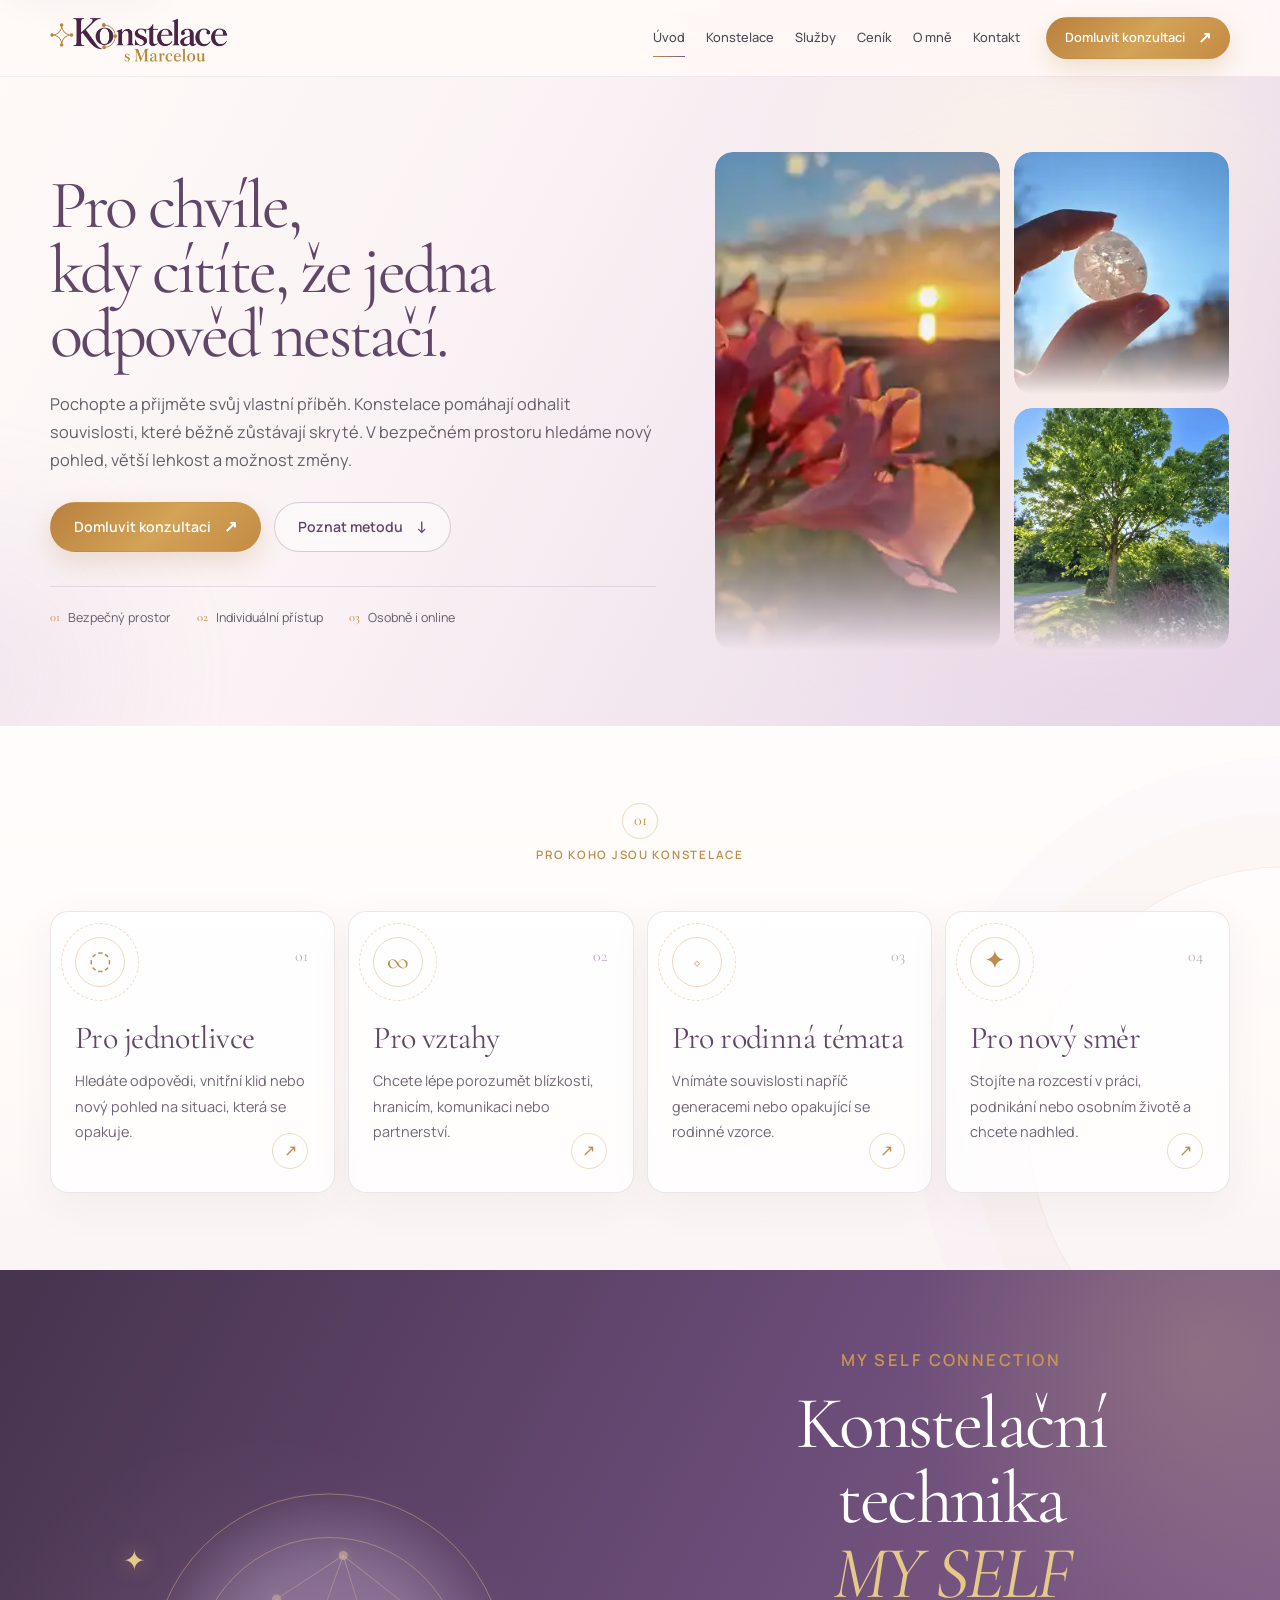
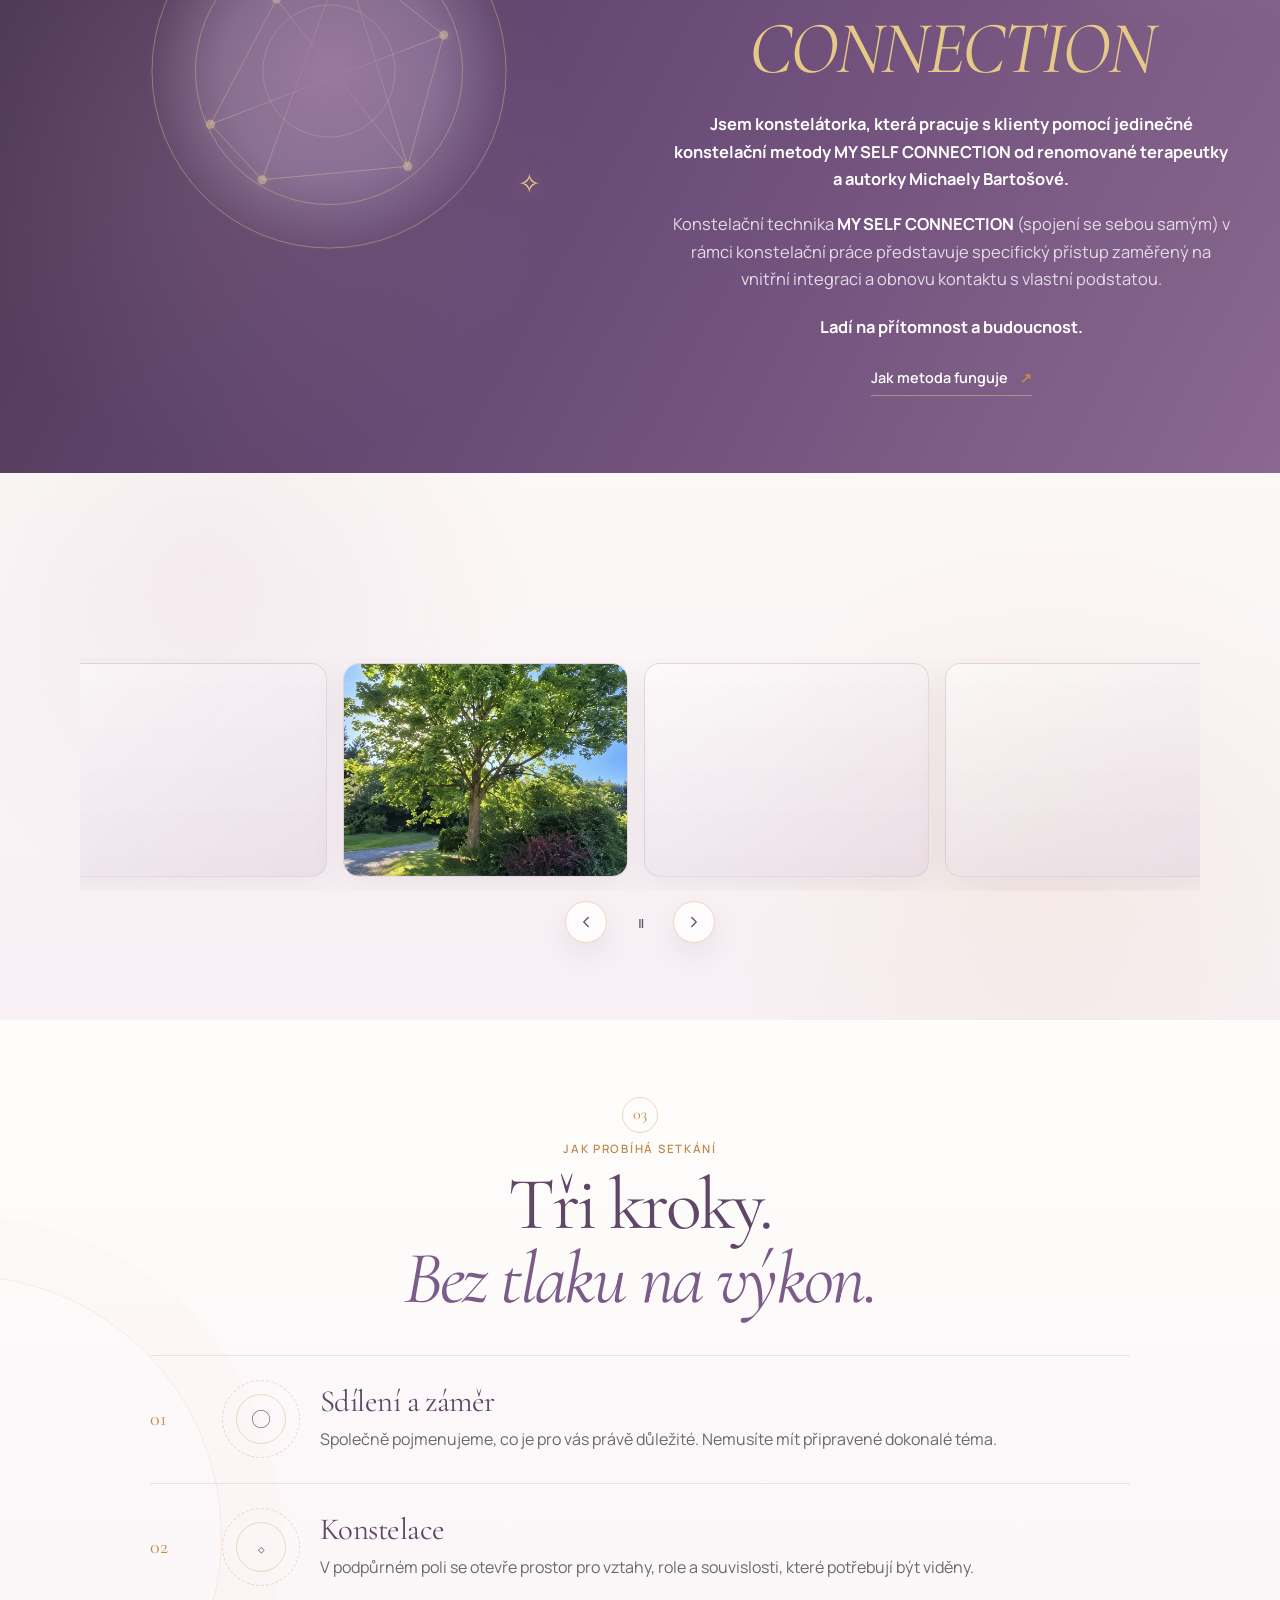
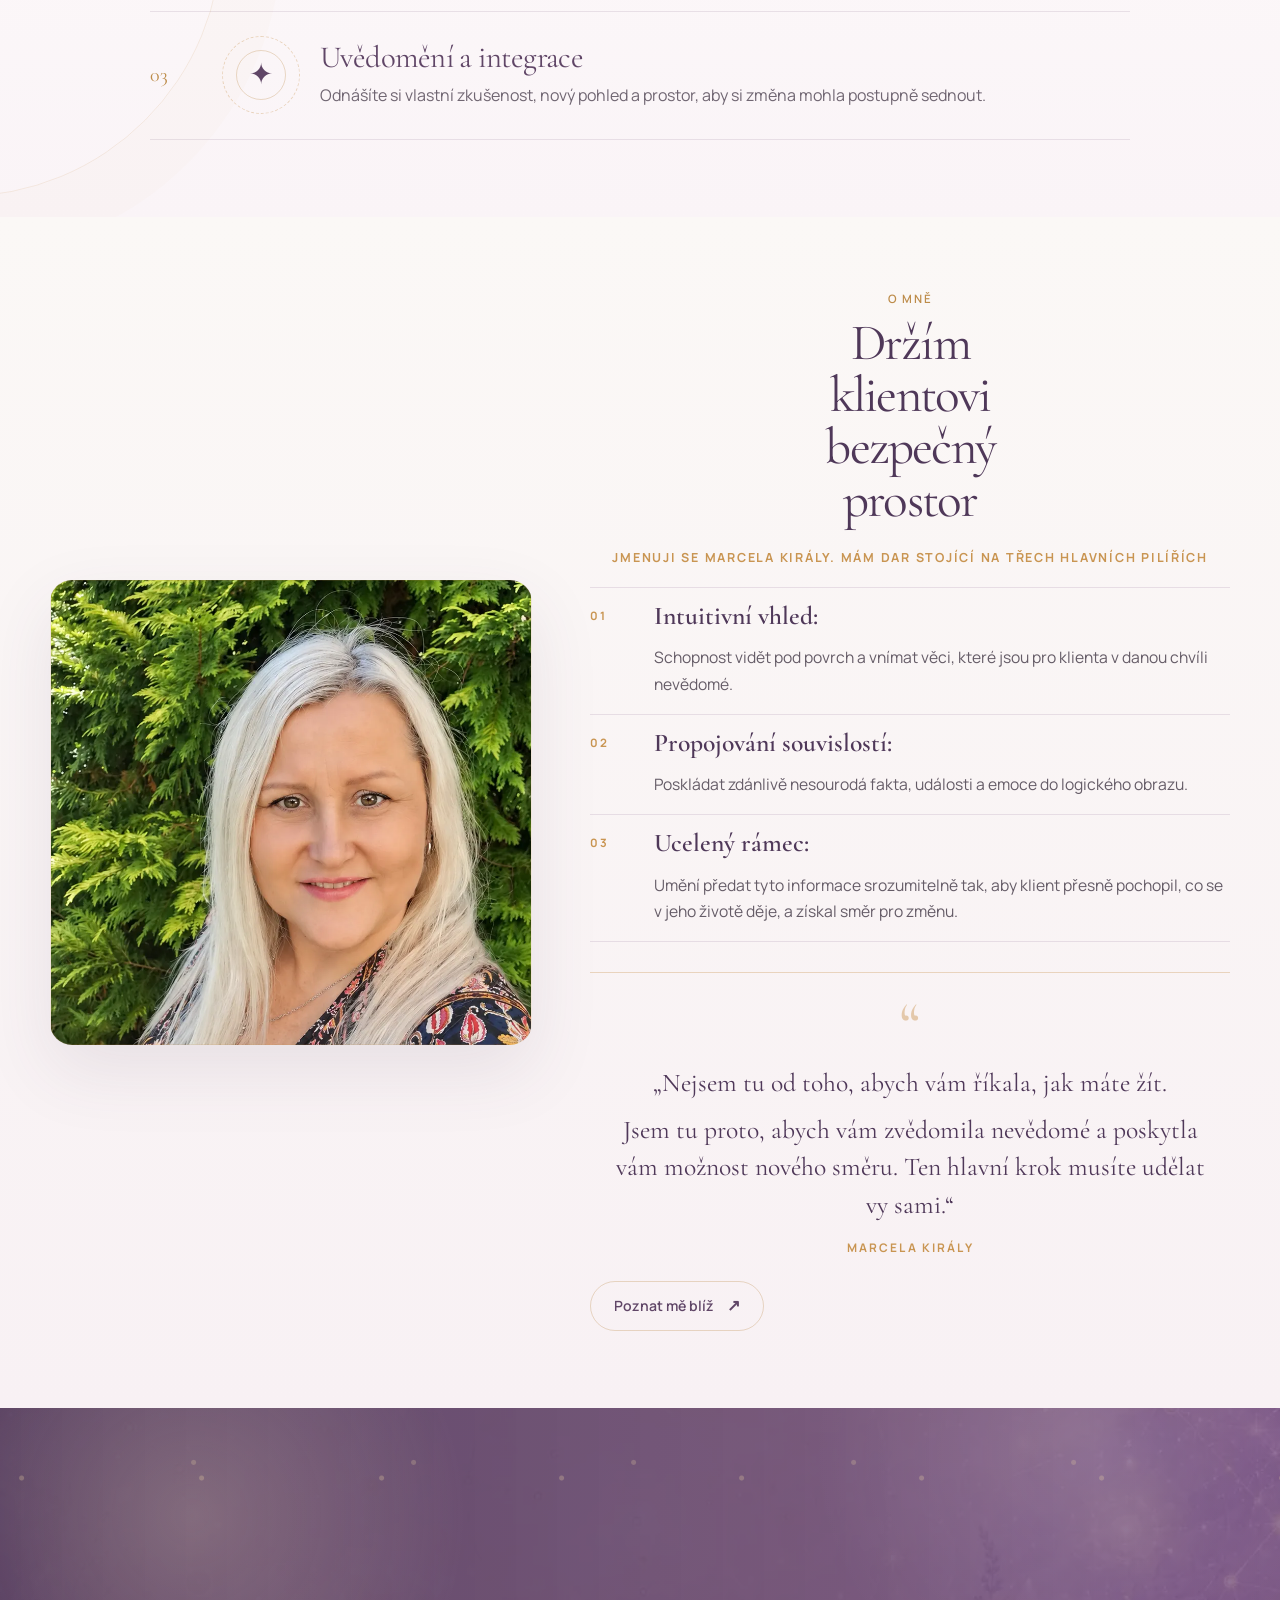
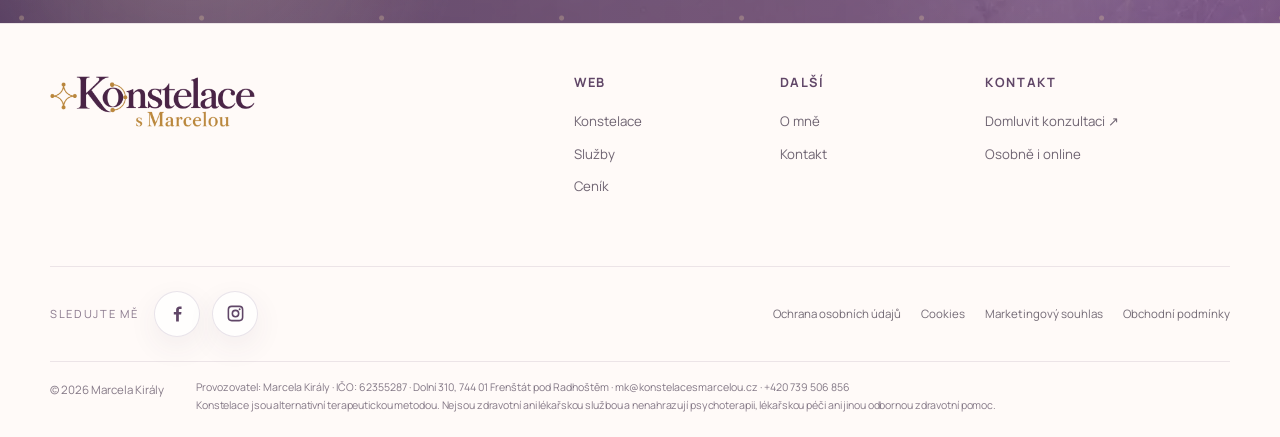
==== commit 8aaea74e: "Set homepage SEO title and description to approved copy" ====
--- a/index.html
+++ b/index.html
@@ -5,8 +5,8 @@
   <meta name="google-site-verification" content="-Q1AeLZuZ3QwMwds688v1Fxma5d6KAXyqDOi9KQfueM">
   <meta name="viewport" content="width=device-width,initial-scale=1">
   <meta name="theme-color" content="#f7eff2">
-  <meta name="description" content="Konstelace pro seberozvoj s Marcelou Király osobně i online. Pracuje s technikou MY SELF CONNECTION Michaely Bartošové. Poznejte služby a ceník.">
-  <title>Konstelace s Marcelou | Seberozvoj a MY SELF CONNECTION</title>
+  <meta name="description" content="Konstelace pro seberozvoj s Marcelou Király osobně i online. Pracuje s technikou MY SELF CONNECTION od Michaely Bartošové. Poznejte služby a ceník.">
+  <title>Seberozvoj a MY SELF CONNECTION | Konstelace s Marcelou</title>
   <meta name="robots" content="index,follow,max-image-preview:large,max-snippet:-1,max-video-preview:-1">
   <meta name="author" content="Marcela Király">
   <link rel="canonical" href="https://konstelacesmarcelou.cz/">
@@ -16,8 +16,8 @@
   <meta property="og:locale" content="cs_CZ">
   <meta property="og:type" content="website">
   <meta property="og:site_name" content="Konstelace s Marcelou">
-  <meta property="og:title" content="Konstelace s Marcelou | Seberozvoj a MY SELF CONNECTION">
-  <meta property="og:description" content="Konstelace pro seberozvoj s Marcelou Király osobně i online. Pracuje s technikou MY SELF CONNECTION Michaely Bartošové. Poznejte služby a ceník.">
+  <meta property="og:title" content="Seberozvoj a MY SELF CONNECTION | Konstelace s Marcelou">
+  <meta property="og:description" content="Konstelace pro seberozvoj s Marcelou Király osobně i online. Pracuje s technikou MY SELF CONNECTION od Michaely Bartošové. Poznejte služby a ceník.">
   <meta property="og:url" content="https://konstelacesmarcelou.cz/">
   <meta property="og:image" content="https://konstelacesmarcelou.cz/assets/images/logo-konstelace-s-marcelou.png">
   <meta property="og:image:secure_url" content="https://konstelacesmarcelou.cz/assets/images/logo-konstelace-s-marcelou.png">
@@ -26,8 +26,8 @@
   <meta property="og:image:height" content="355">
   <meta property="og:image:alt" content="Logo Konstelace s Marcelou">
   <meta name="twitter:card" content="summary_large_image">
-  <meta name="twitter:title" content="Konstelace s Marcelou | Seberozvoj a MY SELF CONNECTION">
-  <meta name="twitter:description" content="Konstelace pro seberozvoj s Marcelou Király osobně i online. Pracuje s technikou MY SELF CONNECTION Michaely Bartošové. Poznejte služby a ceník.">
+  <meta name="twitter:title" content="Seberozvoj a MY SELF CONNECTION | Konstelace s Marcelou">
+  <meta name="twitter:description" content="Konstelace pro seberozvoj s Marcelou Király osobně i online. Pracuje s technikou MY SELF CONNECTION od Michaely Bartošové. Poznejte služby a ceník.">
   <meta name="twitter:image" content="https://konstelacesmarcelou.cz/assets/images/logo-konstelace-s-marcelou.png">
   <meta name="twitter:image:alt" content="Logo Konstelace s Marcelou">
   <script type="application/ld+json">
@@ -109,8 +109,8 @@
       "@type": "WebPage",
       "@id": "https://konstelacesmarcelou.cz/#webpage",
       "url": "https://konstelacesmarcelou.cz/",
-      "name": "Konstelace s Marcelou | Seberozvoj a MY SELF CONNECTION",
-      "description": "Konstelace pro seberozvoj s Marcelou Király osobně i online. Pracuje s technikou MY SELF CONNECTION Michaely Bartošové. Poznejte služby a ceník.",
+      "name": "Seberozvoj a MY SELF CONNECTION | Konstelace s Marcelou",
+      "description": "Konstelace pro seberozvoj s Marcelou Király osobně i online. Pracuje s technikou MY SELF CONNECTION od Michaely Bartošové. Poznejte služby a ceník.",
       "isPartOf": {
         "@id": "https://konstelacesmarcelou.cz/#website"
       },
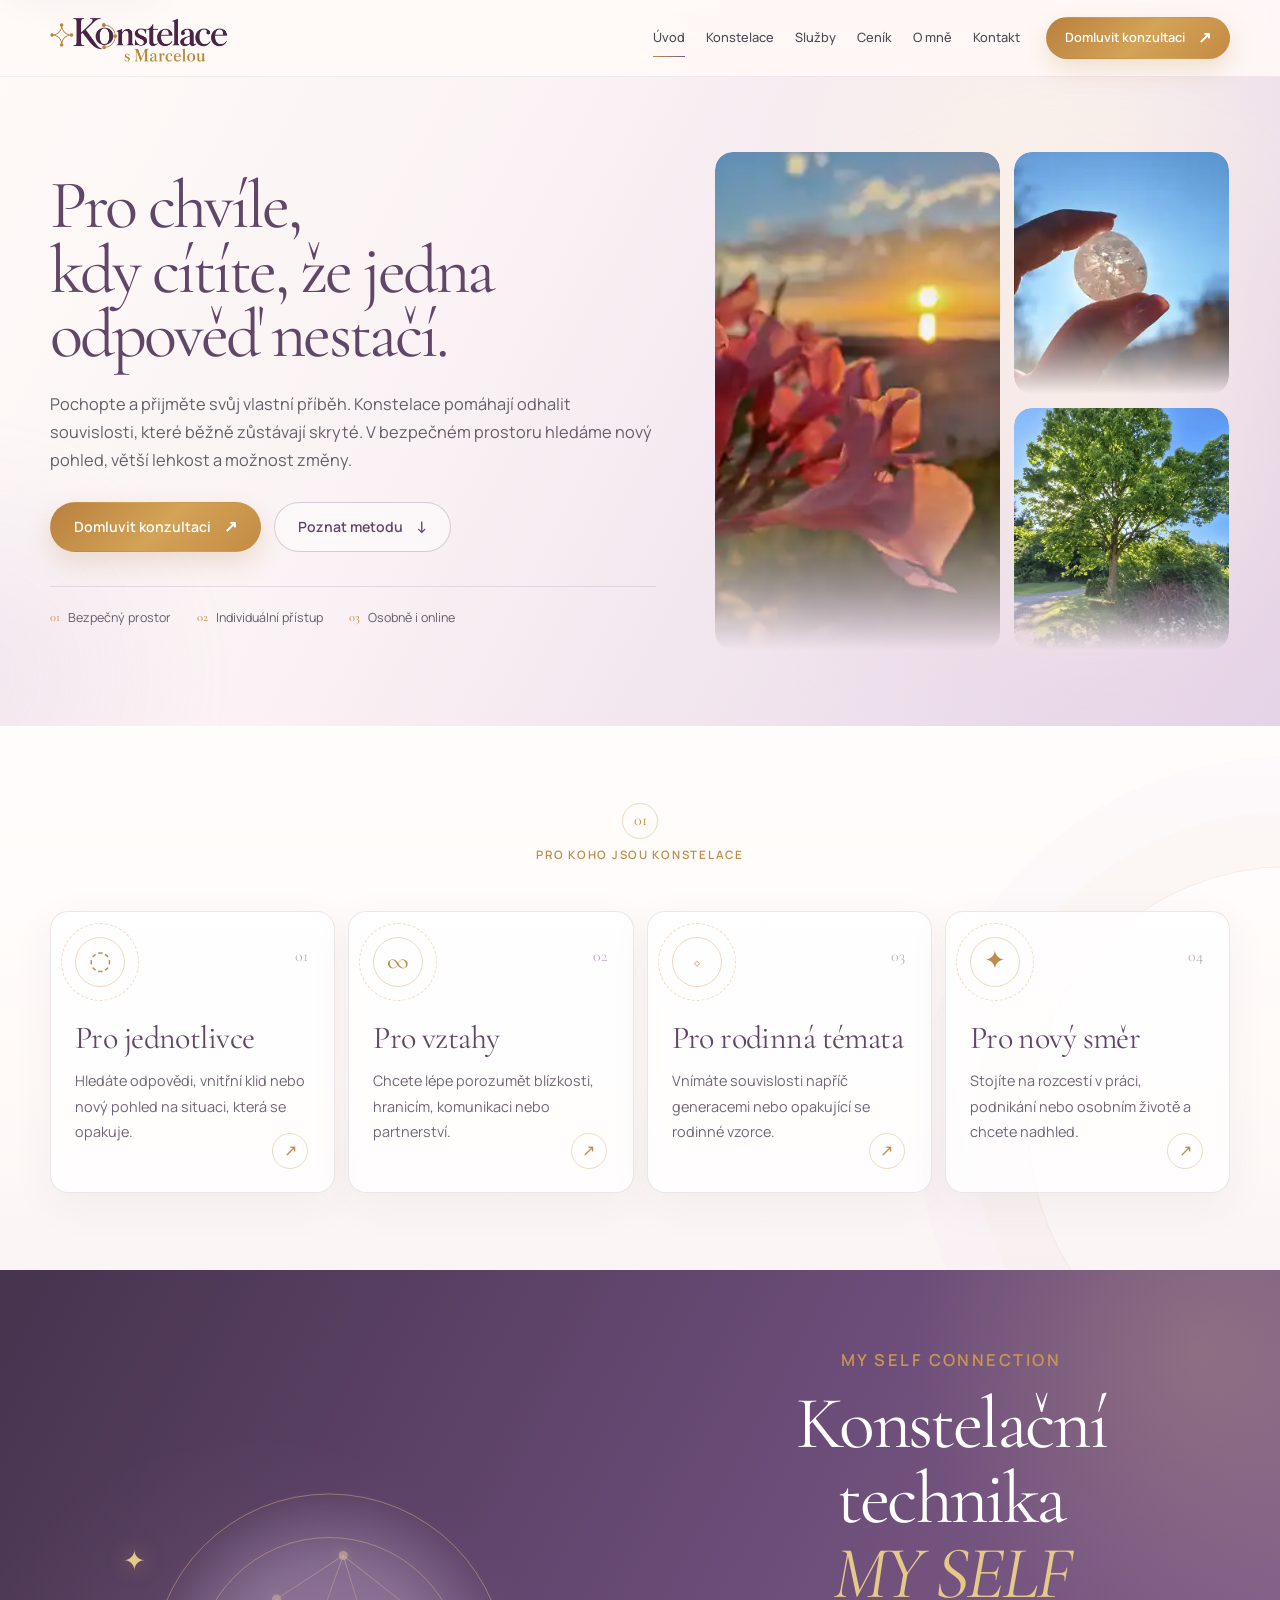
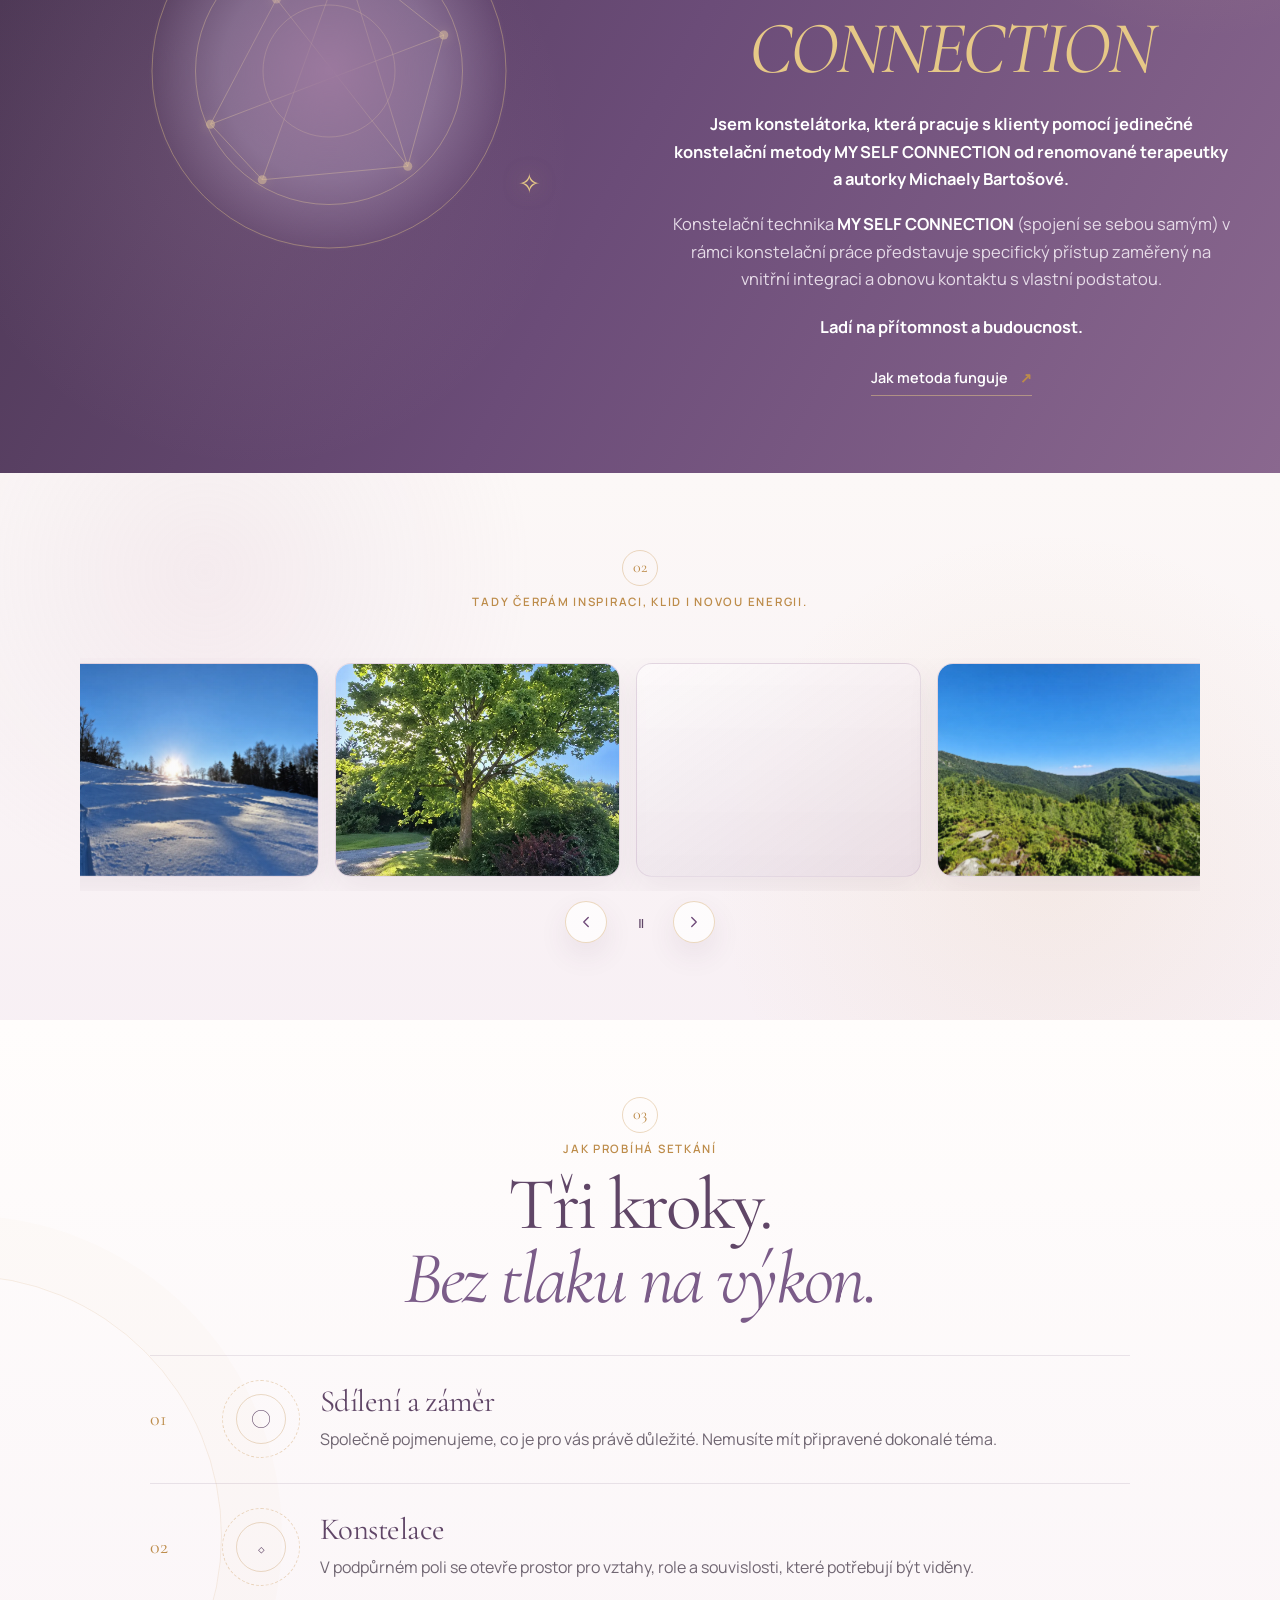
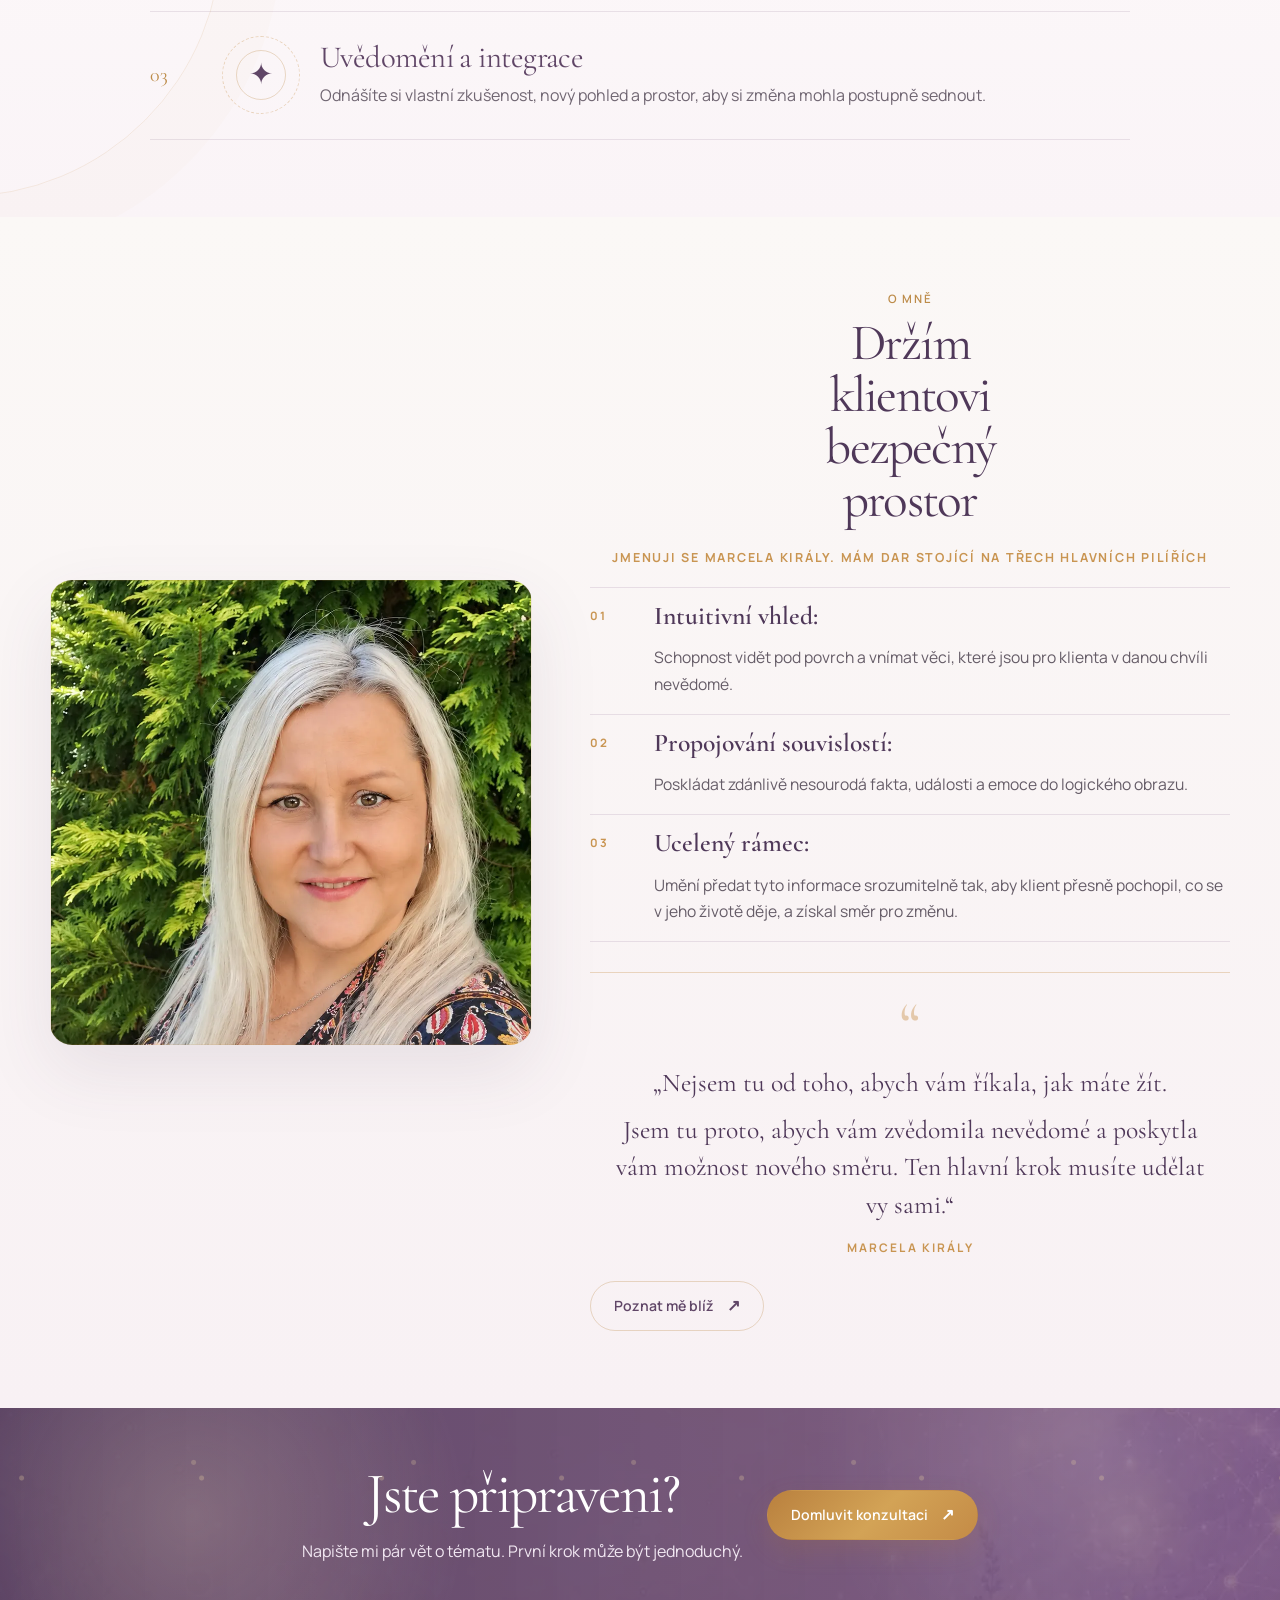
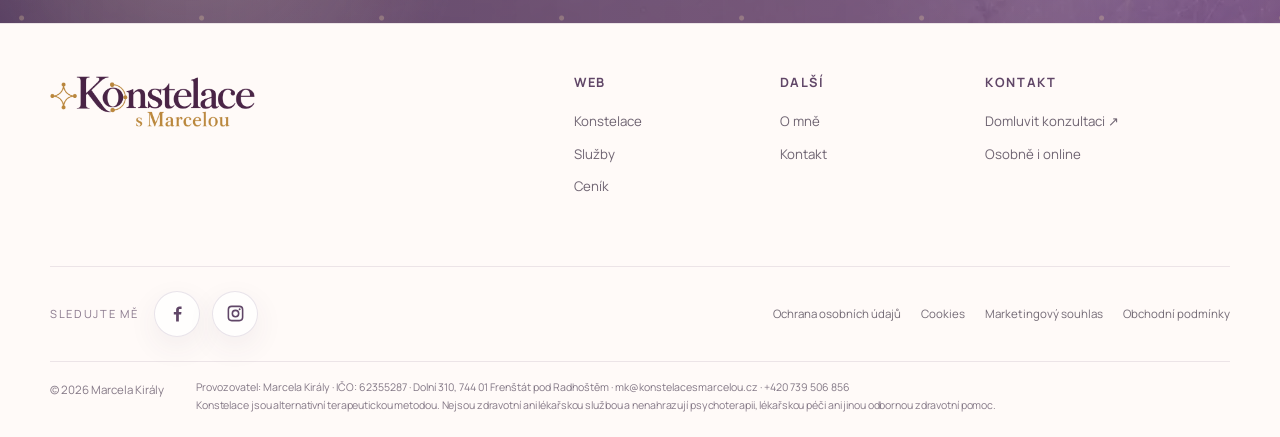
==== commit 8824fdfb: "Set requested homepage SEO title without changing visible copy" ====
--- a/index.html
+++ b/index.html
@@ -6,7 +6,7 @@
   <meta name="viewport" content="width=device-width,initial-scale=1">
   <meta name="theme-color" content="#f7eff2">
   <meta name="description" content="Konstelace pro seberozvoj s Marcelou Király osobně i online. Pracuje s technikou MY SELF CONNECTION od Michaely Bartošové. Poznejte služby a ceník.">
-  <title>Seberozvoj a MY SELF CONNECTION | Konstelace s Marcelou</title>
+  <title>Konstelace s Marcelou technikou MY SELF CONNECTION</title>
   <meta name="robots" content="index,follow,max-image-preview:large,max-snippet:-1,max-video-preview:-1">
   <meta name="author" content="Marcela Király">
   <link rel="canonical" href="https://konstelacesmarcelou.cz/">
@@ -16,7 +16,7 @@
   <meta property="og:locale" content="cs_CZ">
   <meta property="og:type" content="website">
   <meta property="og:site_name" content="Konstelace s Marcelou">
-  <meta property="og:title" content="Seberozvoj a MY SELF CONNECTION | Konstelace s Marcelou">
+  <meta property="og:title" content="Konstelace s Marcelou technikou MY SELF CONNECTION">
   <meta property="og:description" content="Konstelace pro seberozvoj s Marcelou Király osobně i online. Pracuje s technikou MY SELF CONNECTION od Michaely Bartošové. Poznejte služby a ceník.">
   <meta property="og:url" content="https://konstelacesmarcelou.cz/">
   <meta property="og:image" content="https://konstelacesmarcelou.cz/assets/images/logo-konstelace-s-marcelou.png">
@@ -26,7 +26,7 @@
   <meta property="og:image:height" content="355">
   <meta property="og:image:alt" content="Logo Konstelace s Marcelou">
   <meta name="twitter:card" content="summary_large_image">
-  <meta name="twitter:title" content="Seberozvoj a MY SELF CONNECTION | Konstelace s Marcelou">
+  <meta name="twitter:title" content="Konstelace s Marcelou technikou MY SELF CONNECTION">
   <meta name="twitter:description" content="Konstelace pro seberozvoj s Marcelou Király osobně i online. Pracuje s technikou MY SELF CONNECTION od Michaely Bartošové. Poznejte služby a ceník.">
   <meta name="twitter:image" content="https://konstelacesmarcelou.cz/assets/images/logo-konstelace-s-marcelou.png">
   <meta name="twitter:image:alt" content="Logo Konstelace s Marcelou">
@@ -109,7 +109,7 @@
       "@type": "WebPage",
       "@id": "https://konstelacesmarcelou.cz/#webpage",
       "url": "https://konstelacesmarcelou.cz/",
-      "name": "Seberozvoj a MY SELF CONNECTION | Konstelace s Marcelou",
+      "name": "Konstelace s Marcelou technikou MY SELF CONNECTION",
       "description": "Konstelace pro seberozvoj s Marcelou Király osobně i online. Pracuje s technikou MY SELF CONNECTION od Michaely Bartošové. Poznejte služby a ceník.",
       "isPartOf": {
         "@id": "https://konstelacesmarcelou.cz/#website"
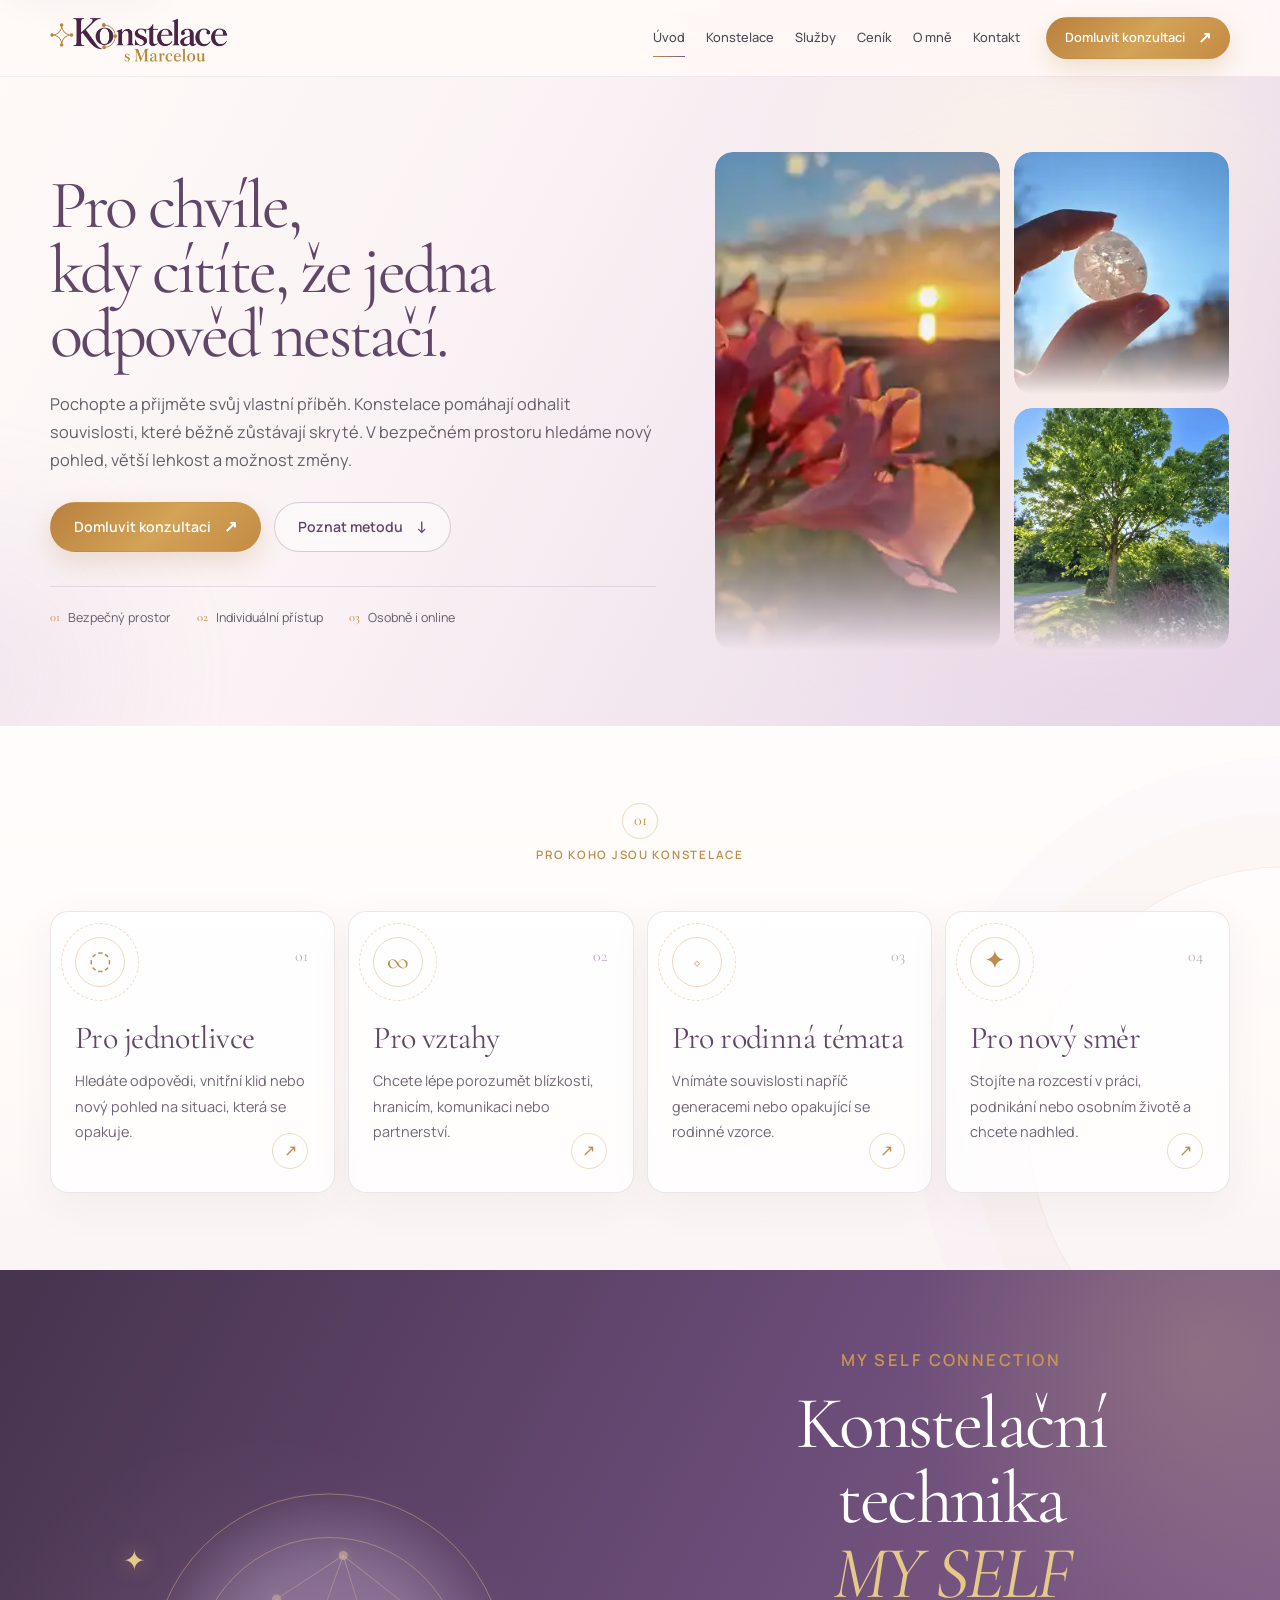
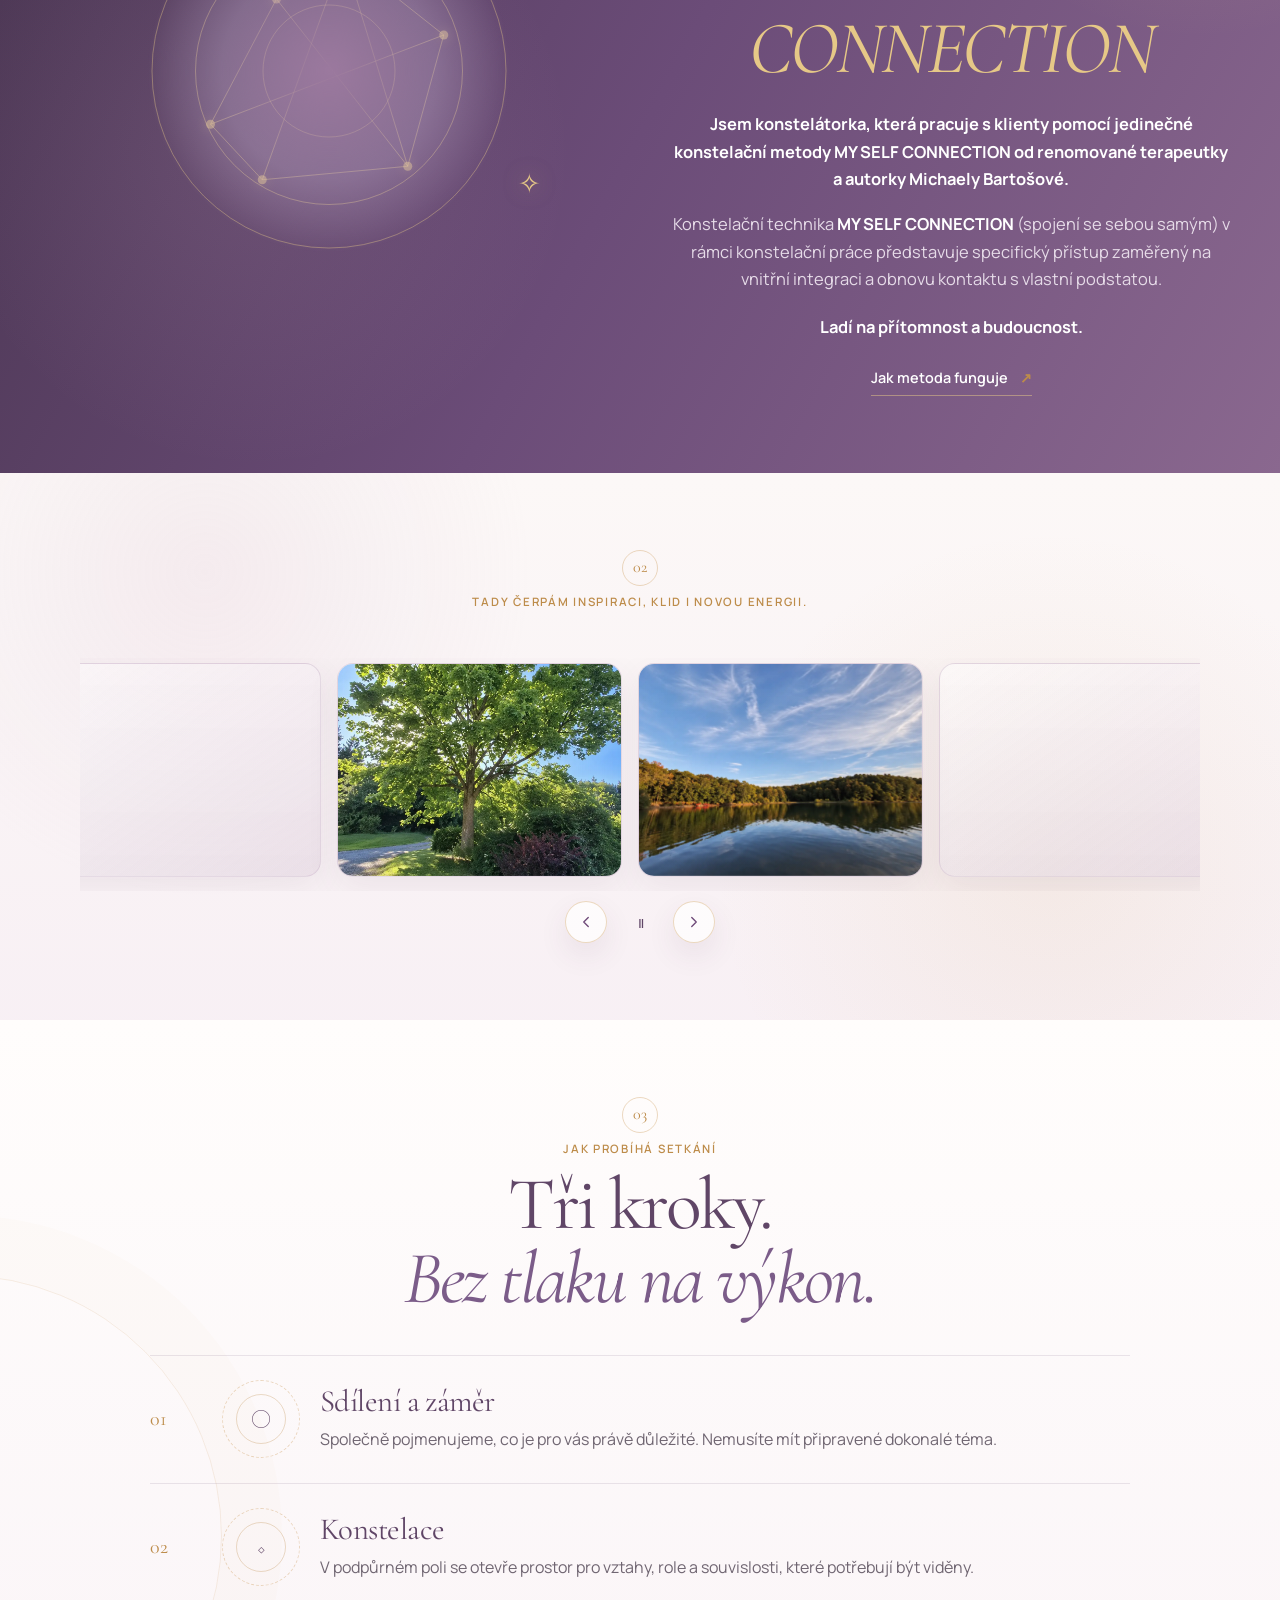
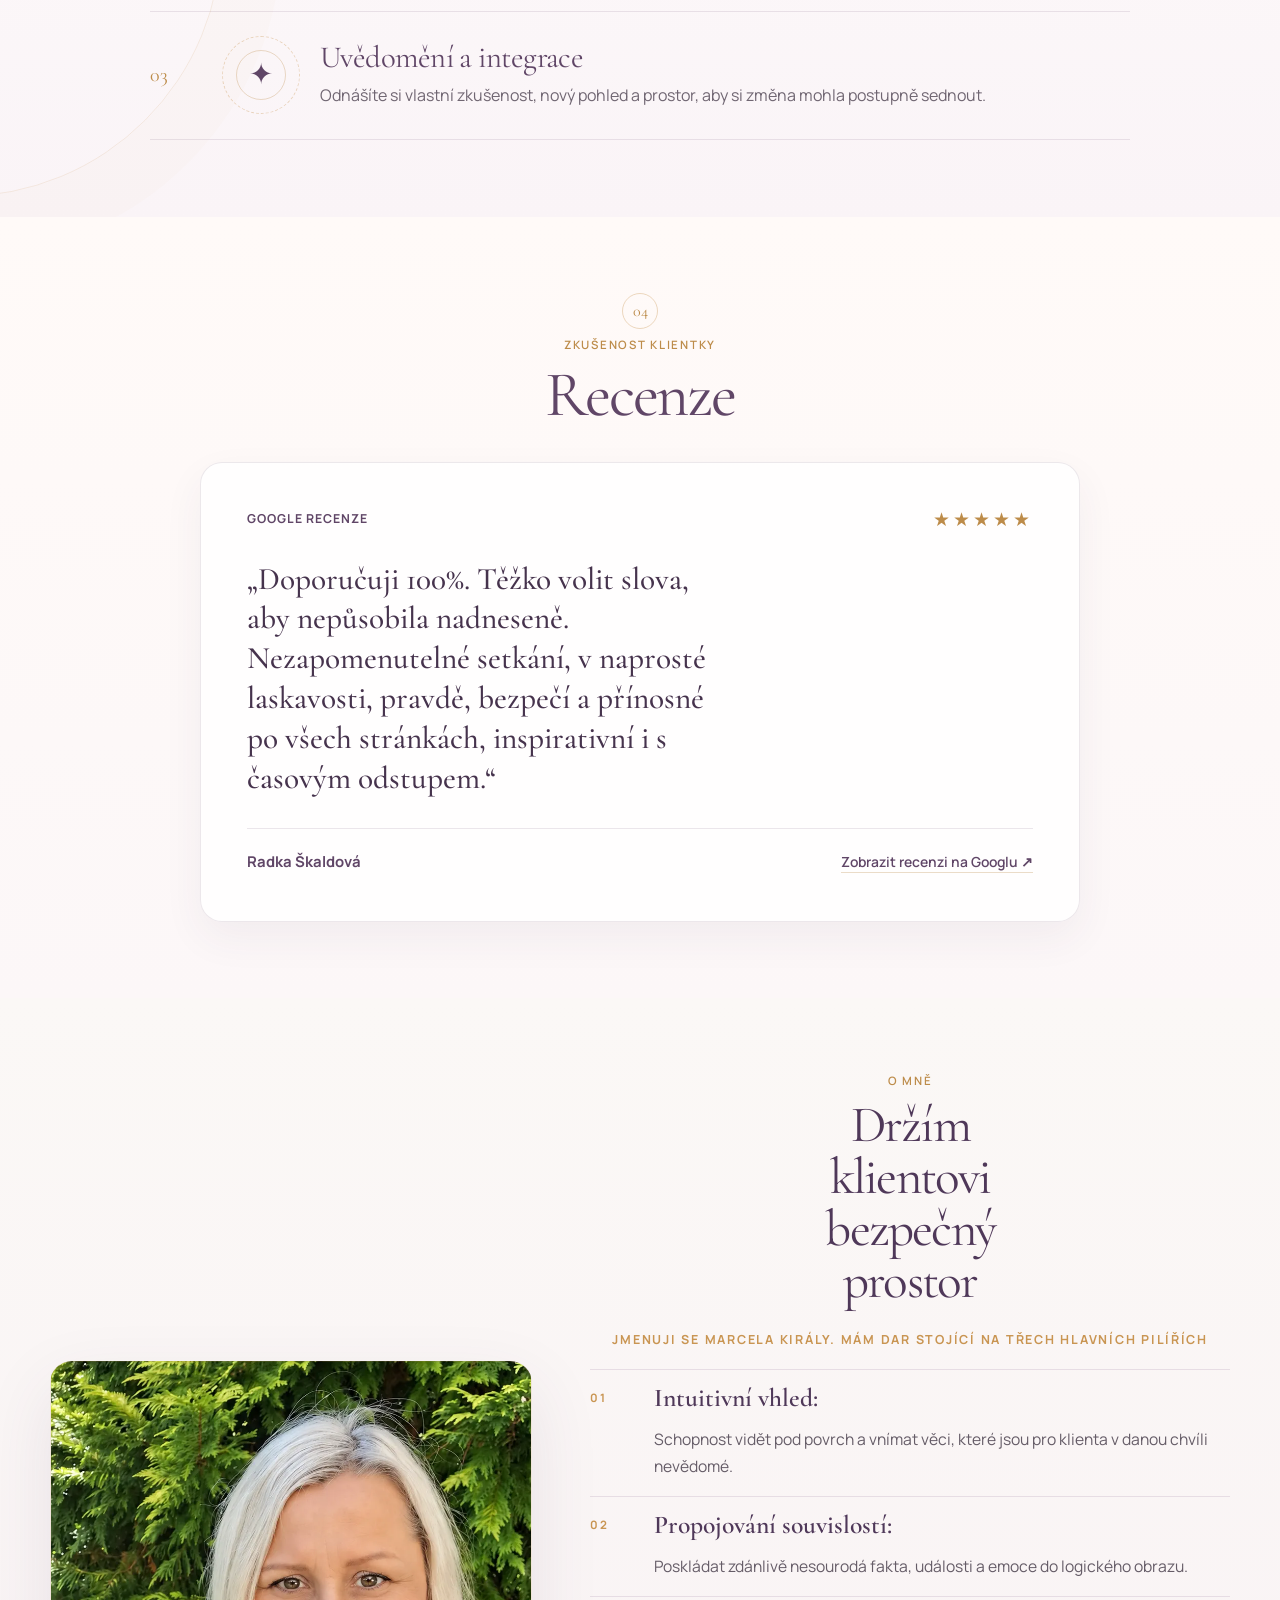
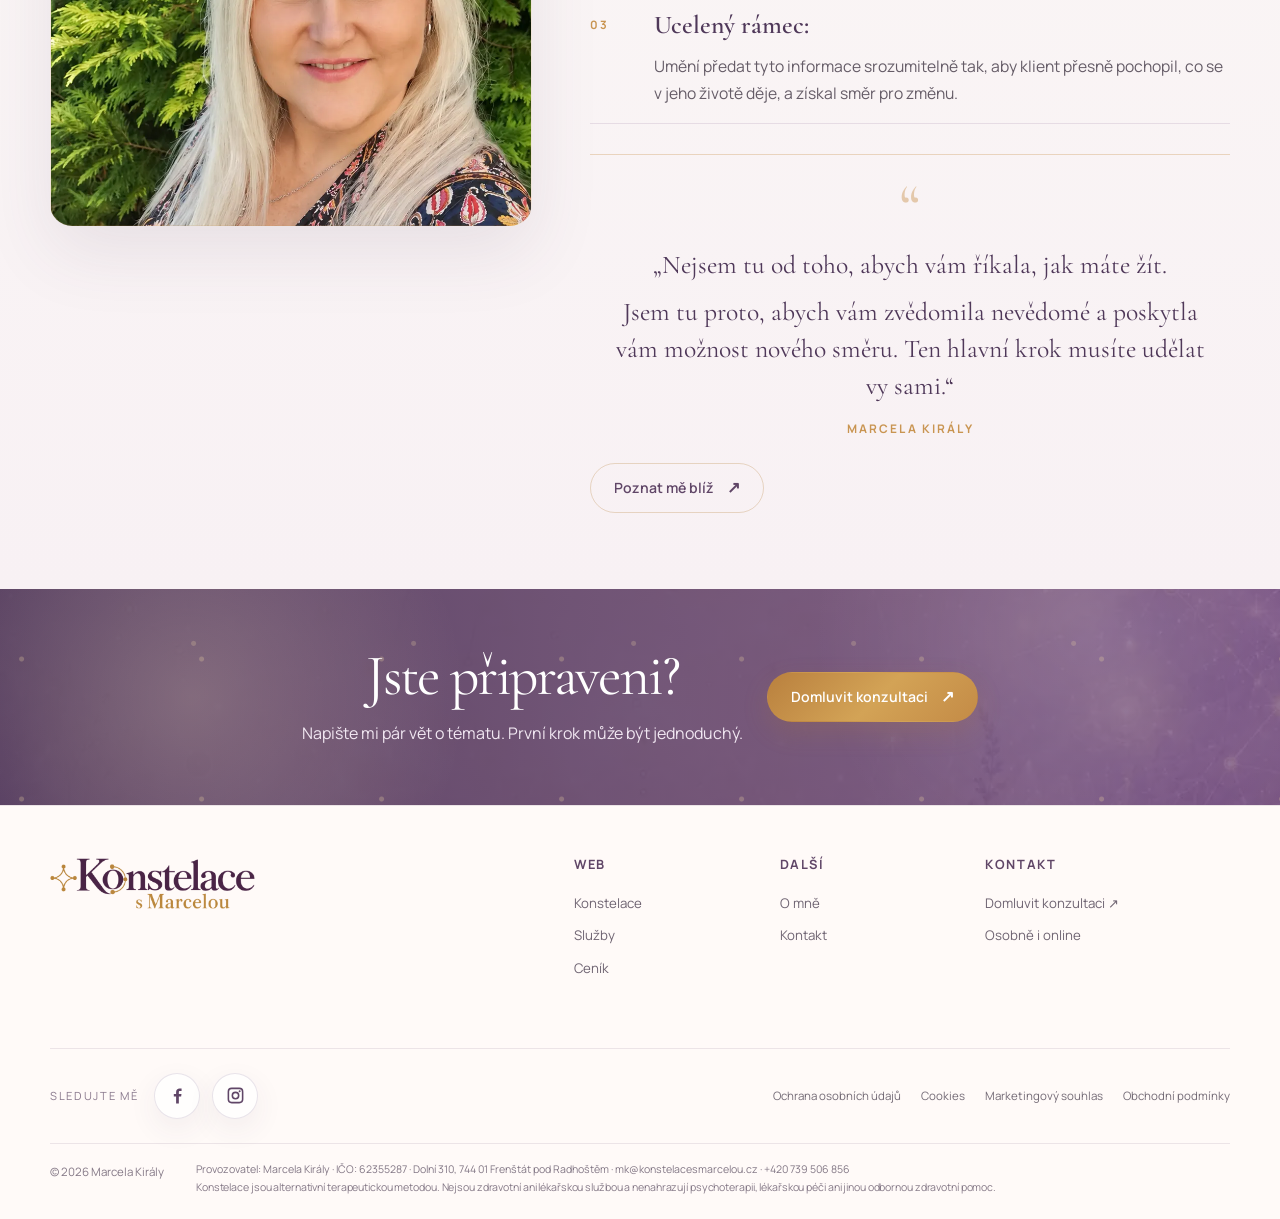
==== commit 2b27117b: "Add Google review section to homepage" ====
--- a/index.html
+++ b/index.html
@@ -133,6 +133,7 @@
   <link rel="stylesheet" href="assets/css/content-2026.css?v=20260920portrait1">
   <link rel="stylesheet" href="assets/css/centered-2026.css?v=20260909f">
   <link rel="stylesheet" href="assets/css/ux-refresh-20260914.css?v=20260917faq1">
+  <link rel="stylesheet" href="assets/css/reviews-home.css?v=20261104a">
 </head>
 <body>
   <a class="skip-link" href="#main">Přejít na obsah</a>
@@ -179,6 +180,17 @@
 
     <section class="section process" id="jak-to-funguje"><div class="container"><div class="section-heading reveal"><span class="section-index">03</span><div><p class="eyebrow">Jak probíhá setkání</p><h2>Tři kroky. <em>Bez tlaku na výkon.</em></h2></div></div><div class="process-list"><article class="process-item reveal"><span class="process-num">01</span><div class="process-symbol">○</div><div><h3>Sdílení a záměr</h3><p>Společně pojmenujeme, co je pro vás právě důležité. Nemusíte mít připravené dokonalé téma.</p></div></article><article class="process-item reveal"><span class="process-num">02</span><div class="process-symbol">◇</div><div><h3>Konstelace</h3><p>V podpůrném poli se otevře prostor pro vztahy, role a souvislosti, které potřebují být viděny.</p></div></article><article class="process-item reveal"><span class="process-num">03</span><div class="process-symbol">✦</div><div><h3>Uvědomění a integrace</h3><p>Odnášíte si vlastní zkušenost, nový pohled a prostor, aby si změna mohla postupně sednout.</p></div></article></div></div></section>
 
+    <section class="section reviews-home" id="recenze" aria-labelledby="recenze-title">
+      <div class="container">
+        <div class="section-heading reveal"><span class="section-index">04</span><div><p class="eyebrow">Zkušenost klientky</p><h2 id="recenze-title">Recenze</h2></div></div>
+        <figure class="review-card reveal">
+          <div class="review-card-top"><span class="review-source">Google recenze</span><span class="review-stars" aria-label="Hodnocení 5 z 5 hvězdiček">★★★★★</span></div>
+          <blockquote>„Doporučuji 100%. Těžko volit slova, aby nepůsobila nadneseně. Nezapomenutelné setkání, v naprosté laskavosti, pravdě, bezpečí a přínosné po všech stránkách, inspirativní i s časovým odstupem.“</blockquote>
+          <figcaption class="review-card-bottom"><strong>Radka Škaldová</strong><a href="https://www.google.com/maps/place/Kir%C3%A1ly+Marcela+-+Konstelace+technikou+MY+SELF+CONNECTION/@49.5489298,18.2069292,734m/data=!3m1!1e3!4m16!1m9!3m8!1s0x47138dfa69ffed2f:0xeac67acdb6e640a6!2sKir%C3%A1ly+Marcela+-+Konstelace+technikou+MY+SELF+CONNECTION!8m2!3d49.5489298!4d18.2069292!9m1!1b1!16s%2Fg%2F11zz4mqwj3!3m5!1s0x47138dfa69ffed2f:0xeac67acdb6e640a6!8m2!3d49.5489298!4d18.2069292!16s%2Fg%2F11zz4mqwj3?entry=ttu&amp;g_ep=EgoyMDI2MTEwMS4wIKXMDSoASAFQAw%3D%3D" target="_blank" rel="noopener noreferrer">Zobrazit recenzi na Googlu <span aria-hidden="true">↗</span></a></figcaption>
+        </figure>
+      </div>
+    </section>
+
     <section class="section profile-home"><div class="container profile-home-inner"><div class="reveal profile-home-visual" aria-hidden="true"></div><div class="profile-home-copy reveal"><p class="eyebrow">O mně</p><h2 class="profile-intro">Držím klientovi bezpečný prostor</h2><div class="profile-pillars"><article class="profile-pillar"><span class="profile-num">01</span><strong>Intuitivní vhled:</strong><p>Schopnost vidět pod povrch a vnímat věci, které jsou pro klienta v danou chvíli nevědomé.</p></article><article class="profile-pillar"><span class="profile-num">02</span><strong>Propojování souvislostí:</strong><p>Poskládat zdánlivě nesourodá fakta, události a emoce do logického obrazu.</p></article><article class="profile-pillar"><span class="profile-num">03</span><strong>Ucelený rámec:</strong><p>Umění předat tyto informace srozumitelně tak, aby klient přesně pochopil, co se v jeho životě děje, a získal směr pro změnu.</p></article></div><blockquote class="profile-statement"><p>„Nejsem tu od toho, abych vám říkala, jak máte žít.</p><p>Jsem tu proto, abych vám zvědomila nevědomé a poskytla vám možnost nového směru. Ten hlavní krok musíte udělat vy sami.“</p><cite>Marcela Király</cite></blockquote><div class="profile-actions"><a class="btn btn-outline magnetic" href="o-mne.html"><span>Poznat mě blíž</span><i>↗</i></a></div></div></div></section>
 
     <section class="section-sm cta-band"><div class="container cta-inner reveal"><div><h2>Jste připraveni?</h2><p>Napište mi pár vět o tématu. První krok může být jednoduchý.</p></div><a class="btn btn-gold magnetic" href="kontakt.html"><span>Domluvit konzultaci</span><i>↗</i></a></div></section>
--- a/assets/css/reviews-home.css
+++ b/assets/css/reviews-home.css
@@ -0,0 +1,87 @@
+.reviews-home {
+  background: linear-gradient(180deg, #fffaf8 0%, #fcf7f8 100%);
+}
+
+.reviews-home .section-heading {
+  margin-bottom: clamp(20px, 2.8vw, 34px) !important;
+}
+
+.reviews-home h2 {
+  font-size: clamp(2.8rem, 5vw, 5rem);
+}
+
+.review-card {
+  width: min(100%, 880px);
+  margin: 0 auto;
+  padding: clamp(25px, 4vw, 46px);
+  border: 1px solid rgba(96, 70, 103, .12);
+  border-radius: 22px;
+  background: rgba(255, 255, 255, .86);
+  box-shadow: 0 16px 42px rgba(70, 49, 79, .06);
+}
+
+.review-card-top,
+.review-card-bottom {
+  display: flex;
+  align-items: center;
+  justify-content: space-between;
+  gap: 16px 24px;
+}
+
+.review-source {
+  color: var(--plum);
+  font-size: .77rem;
+  font-weight: 700;
+  letter-spacing: .08em;
+  text-transform: uppercase;
+}
+
+.review-stars {
+  color: var(--gold);
+  font-size: 1.18rem;
+  letter-spacing: .16em;
+  line-height: 1;
+  white-space: nowrap;
+}
+
+.review-card blockquote {
+  max-width: 31ch;
+  margin: clamp(20px, 2.6vw, 30px) 0;
+  color: var(--plum-deep);
+  font-family: 'Cormorant Garamond', Georgia, serif;
+  font-size: clamp(1.5rem, 2.45vw, 2.15rem);
+  line-height: 1.27;
+  font-weight: 500;
+}
+
+.review-card-bottom {
+  padding-top: 20px;
+  border-top: 1px solid var(--line);
+}
+
+.review-card-bottom strong {
+  color: var(--plum);
+  font-size: .93rem;
+}
+
+.review-card-bottom a {
+  color: var(--plum);
+  font-size: .87rem;
+  font-weight: 600;
+  text-decoration: underline;
+  text-decoration-color: var(--line-gold);
+  text-underline-offset: 5px;
+}
+
+.review-card-bottom a:hover,
+.review-card-bottom a:focus-visible {
+  color: var(--gold);
+  text-decoration-color: currentColor;
+}
+
+@media (max-width: 560px) {
+  .review-card { border-radius: 18px; }
+  .review-card-top,
+  .review-card-bottom { align-items: flex-start; flex-direction: column; }
+  .review-card blockquote { max-width: none; }
+}
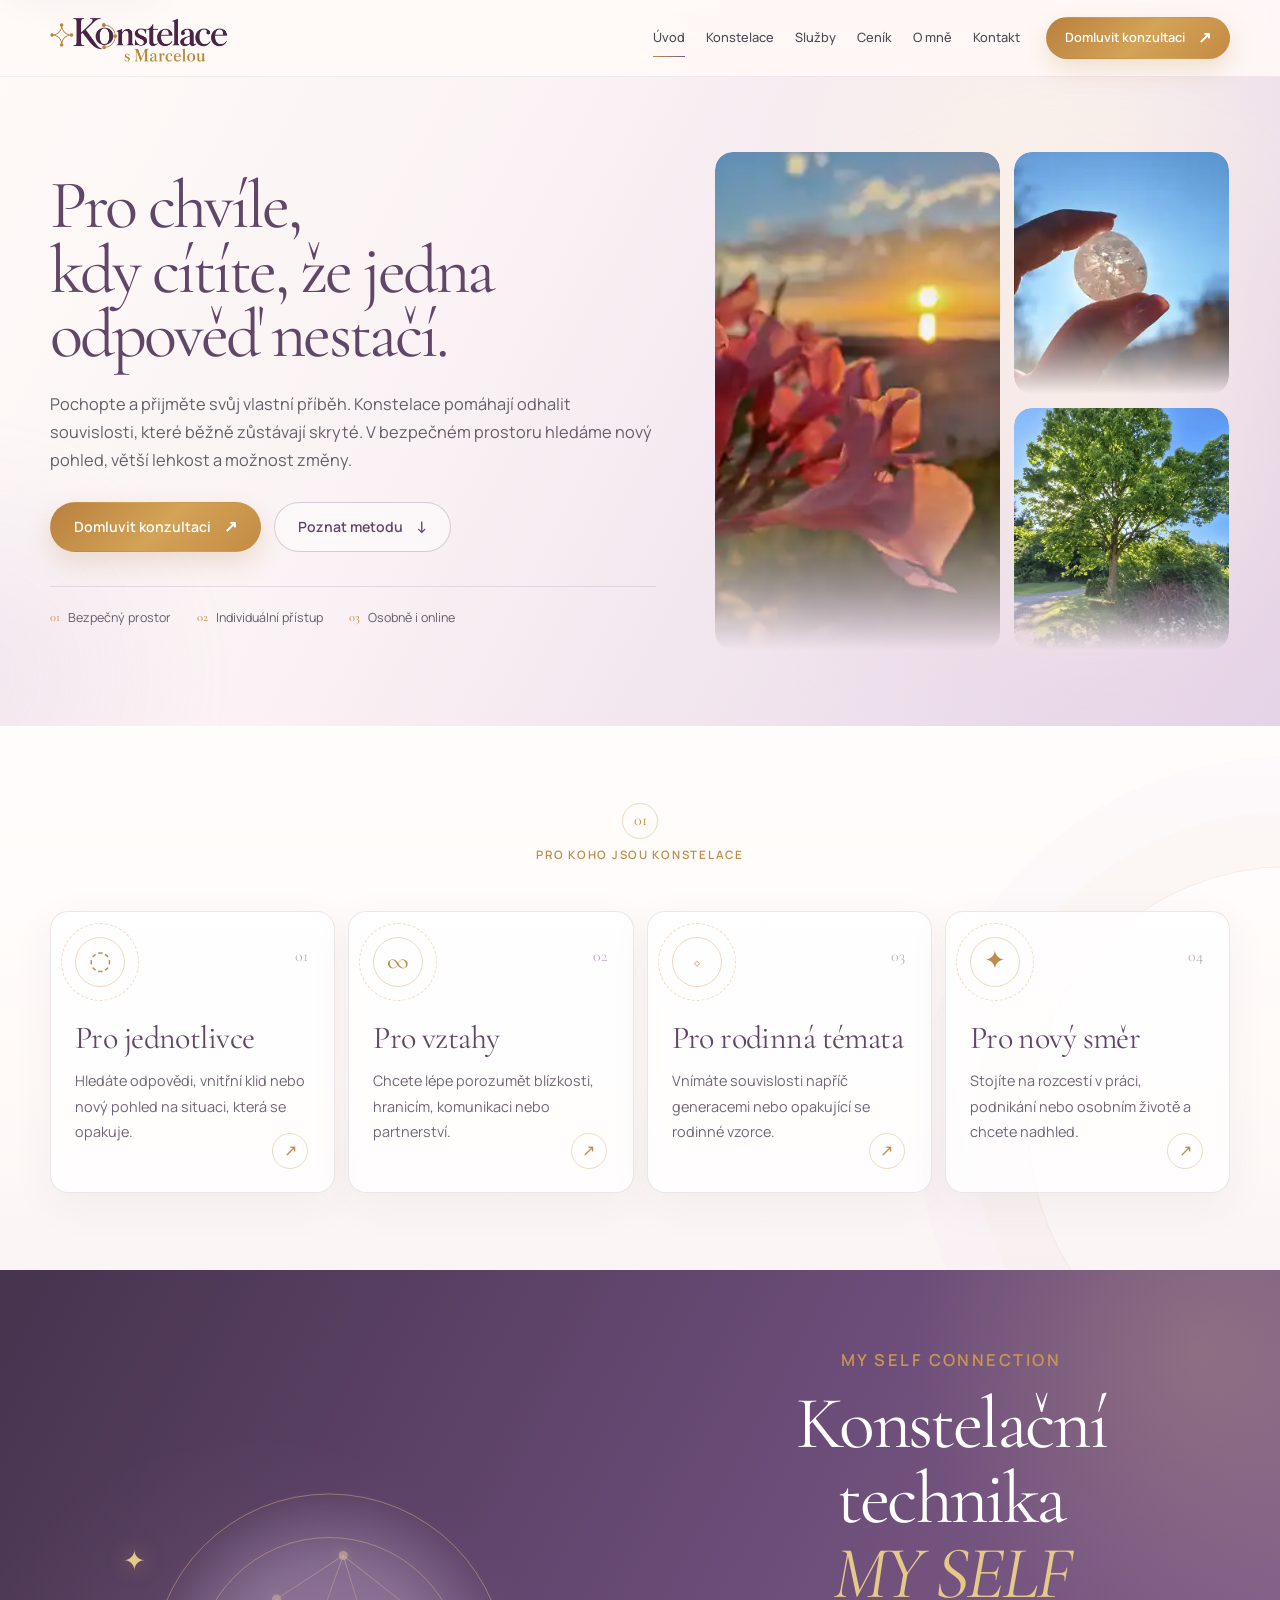
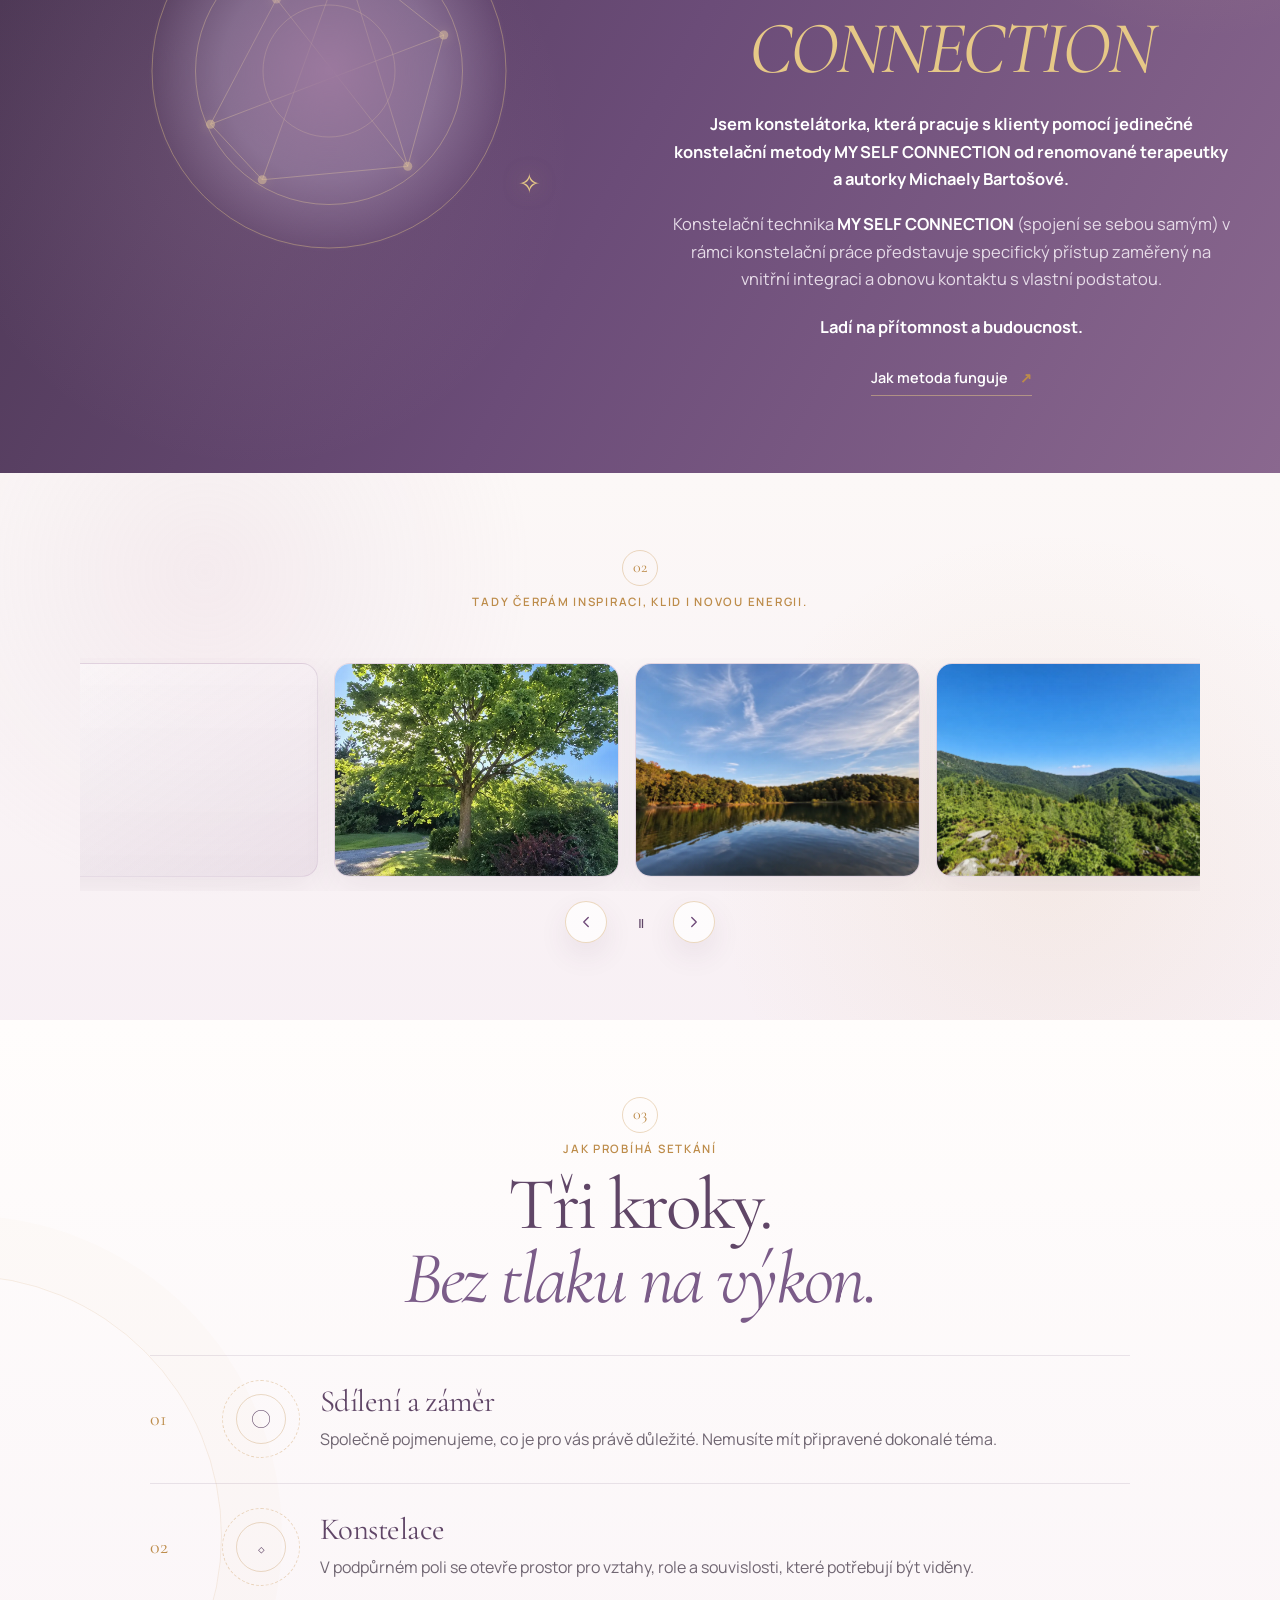
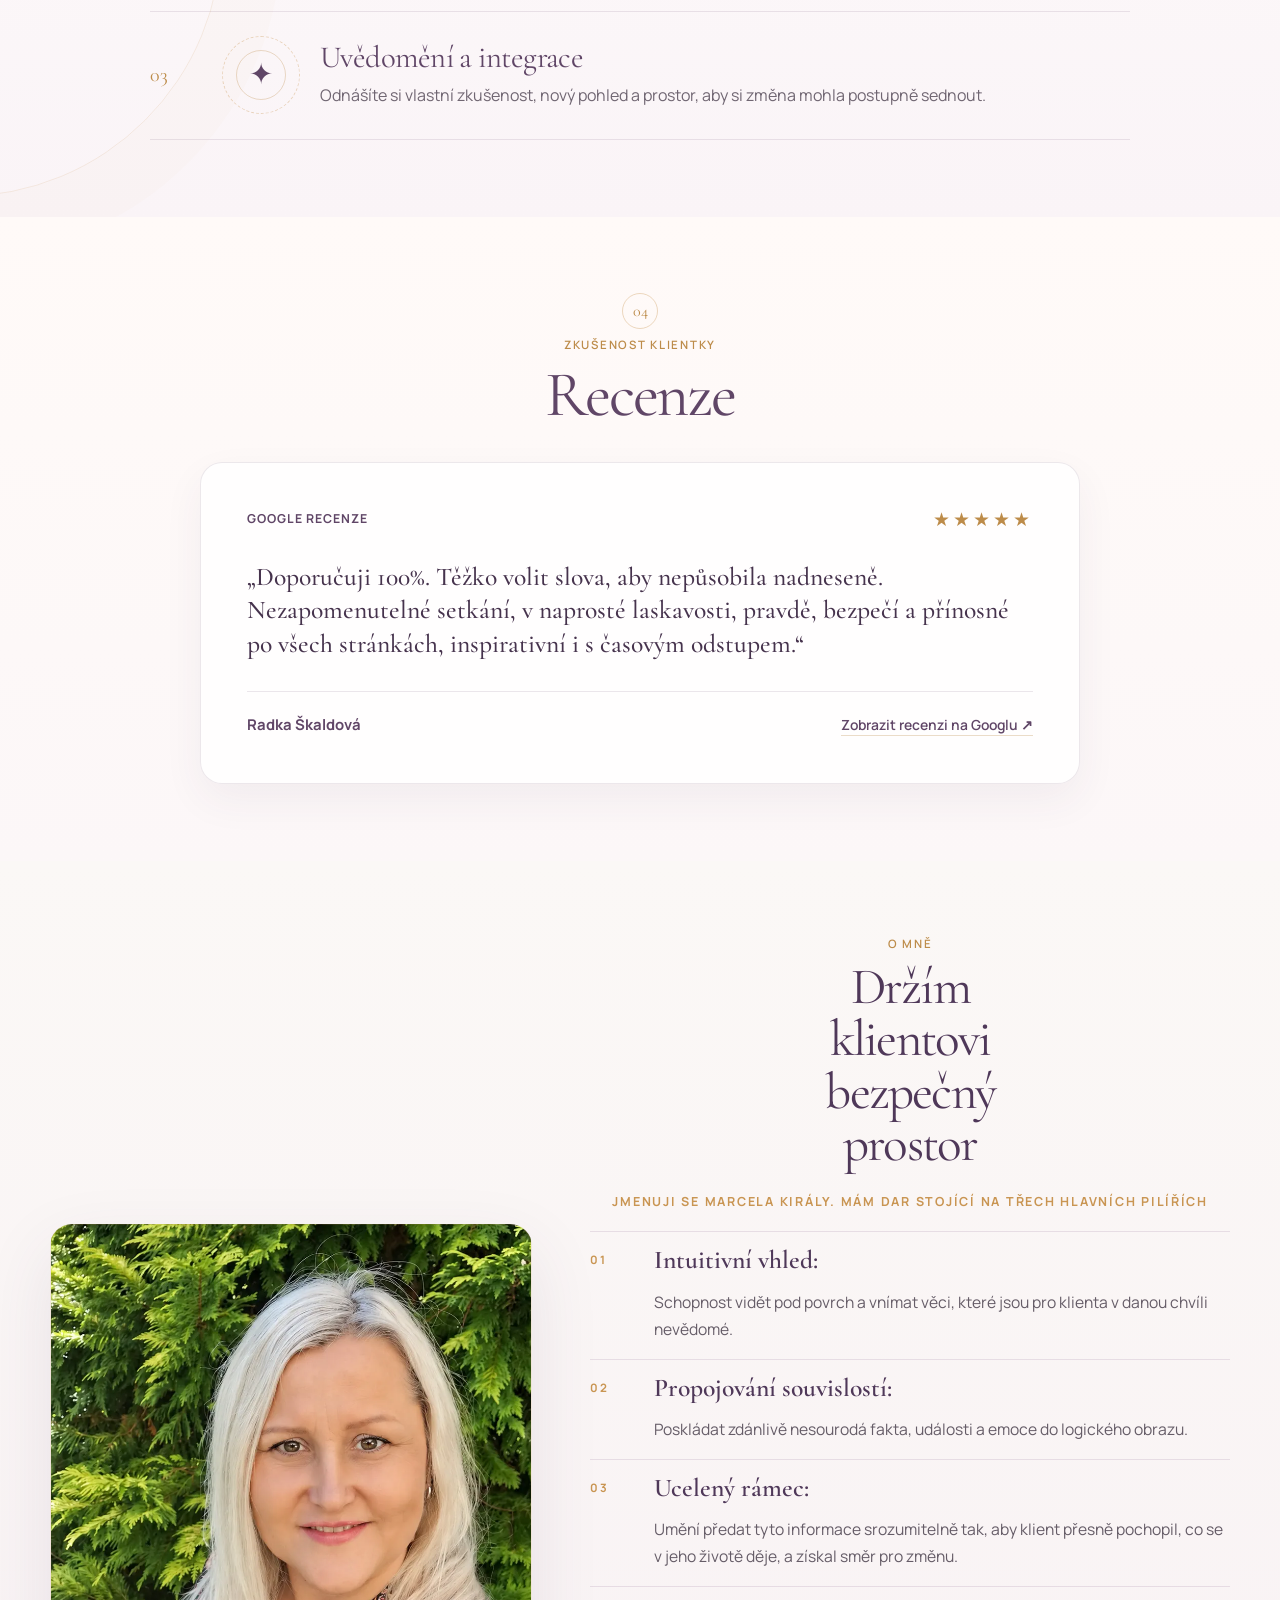
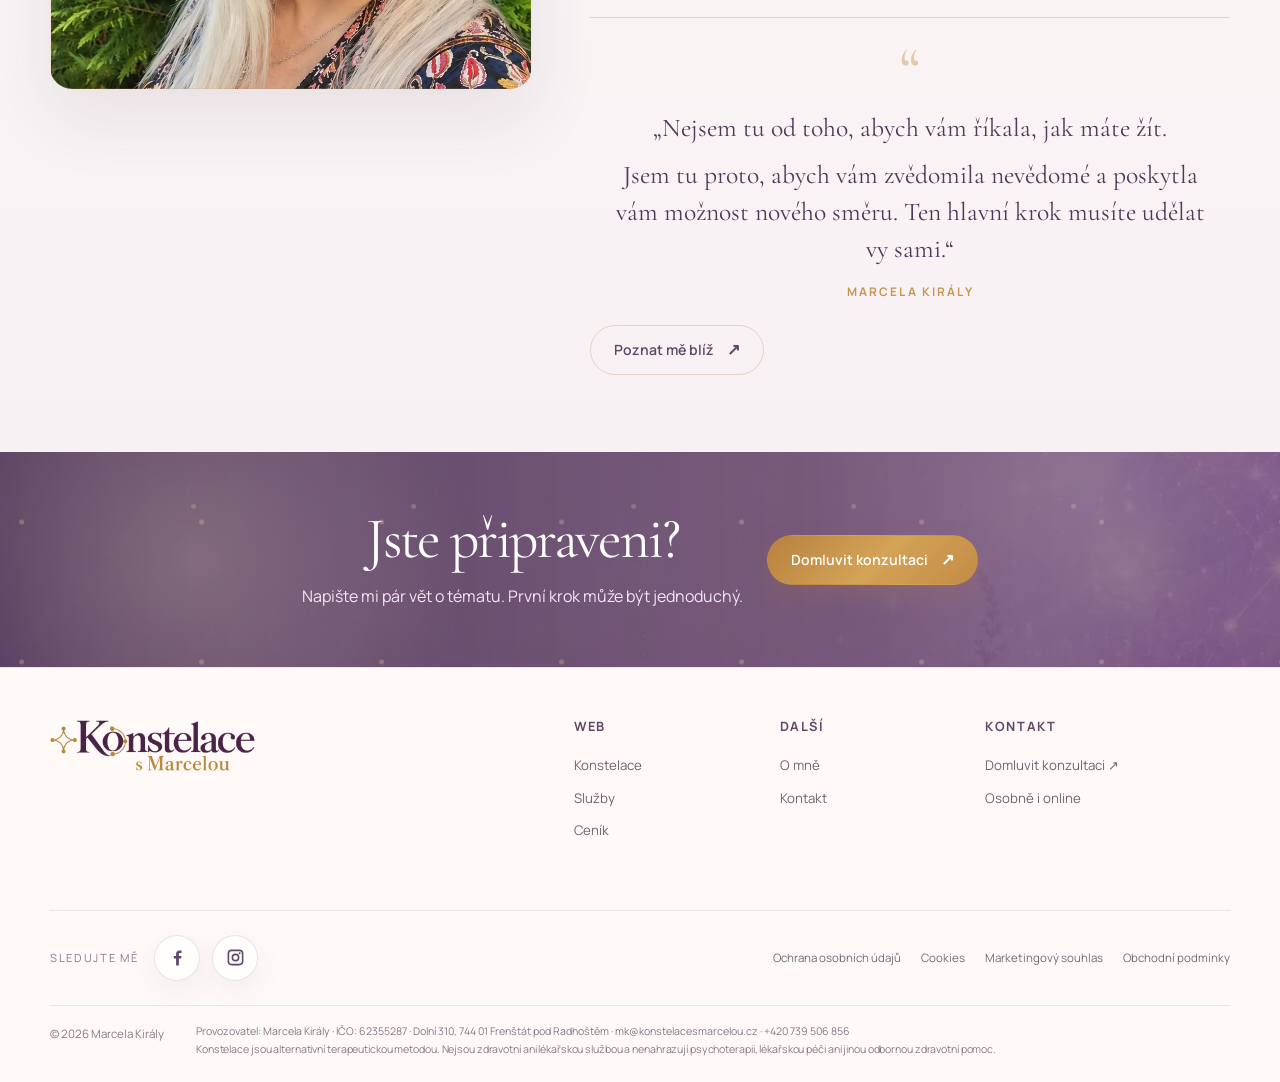
==== commit 77051110: "Tighten homepage review layout" ====
--- a/index.html
+++ b/index.html
@@ -133,7 +133,7 @@
   <link rel="stylesheet" href="assets/css/content-2026.css?v=20260920portrait1">
   <link rel="stylesheet" href="assets/css/centered-2026.css?v=20260909f">
   <link rel="stylesheet" href="assets/css/ux-refresh-20260914.css?v=20260917faq1">
-  <link rel="stylesheet" href="assets/css/reviews-home.css?v=20261104a">
+  <link rel="stylesheet" href="assets/css/reviews-home.css?v=20261104b">
 </head>
 <body>
   <a class="skip-link" href="#main">Přejít na obsah</a>
--- a/assets/css/reviews-home.css
+++ b/assets/css/reviews-home.css
@@ -45,12 +45,11 @@
 }
 
 .review-card blockquote {
-  max-width: 31ch;
   margin: clamp(20px, 2.6vw, 30px) 0;
   color: var(--plum-deep);
   font-family: 'Cormorant Garamond', Georgia, serif;
-  font-size: clamp(1.5rem, 2.45vw, 2.15rem);
-  line-height: 1.27;
+  font-size: clamp(1.5rem, 2vw, 1.9rem);
+  line-height: 1.32;
   font-weight: 500;
 }
 
@@ -83,5 +82,4 @@
   .review-card { border-radius: 18px; }
   .review-card-top,
   .review-card-bottom { align-items: flex-start; flex-direction: column; }
-  .review-card blockquote { max-width: none; }
 }
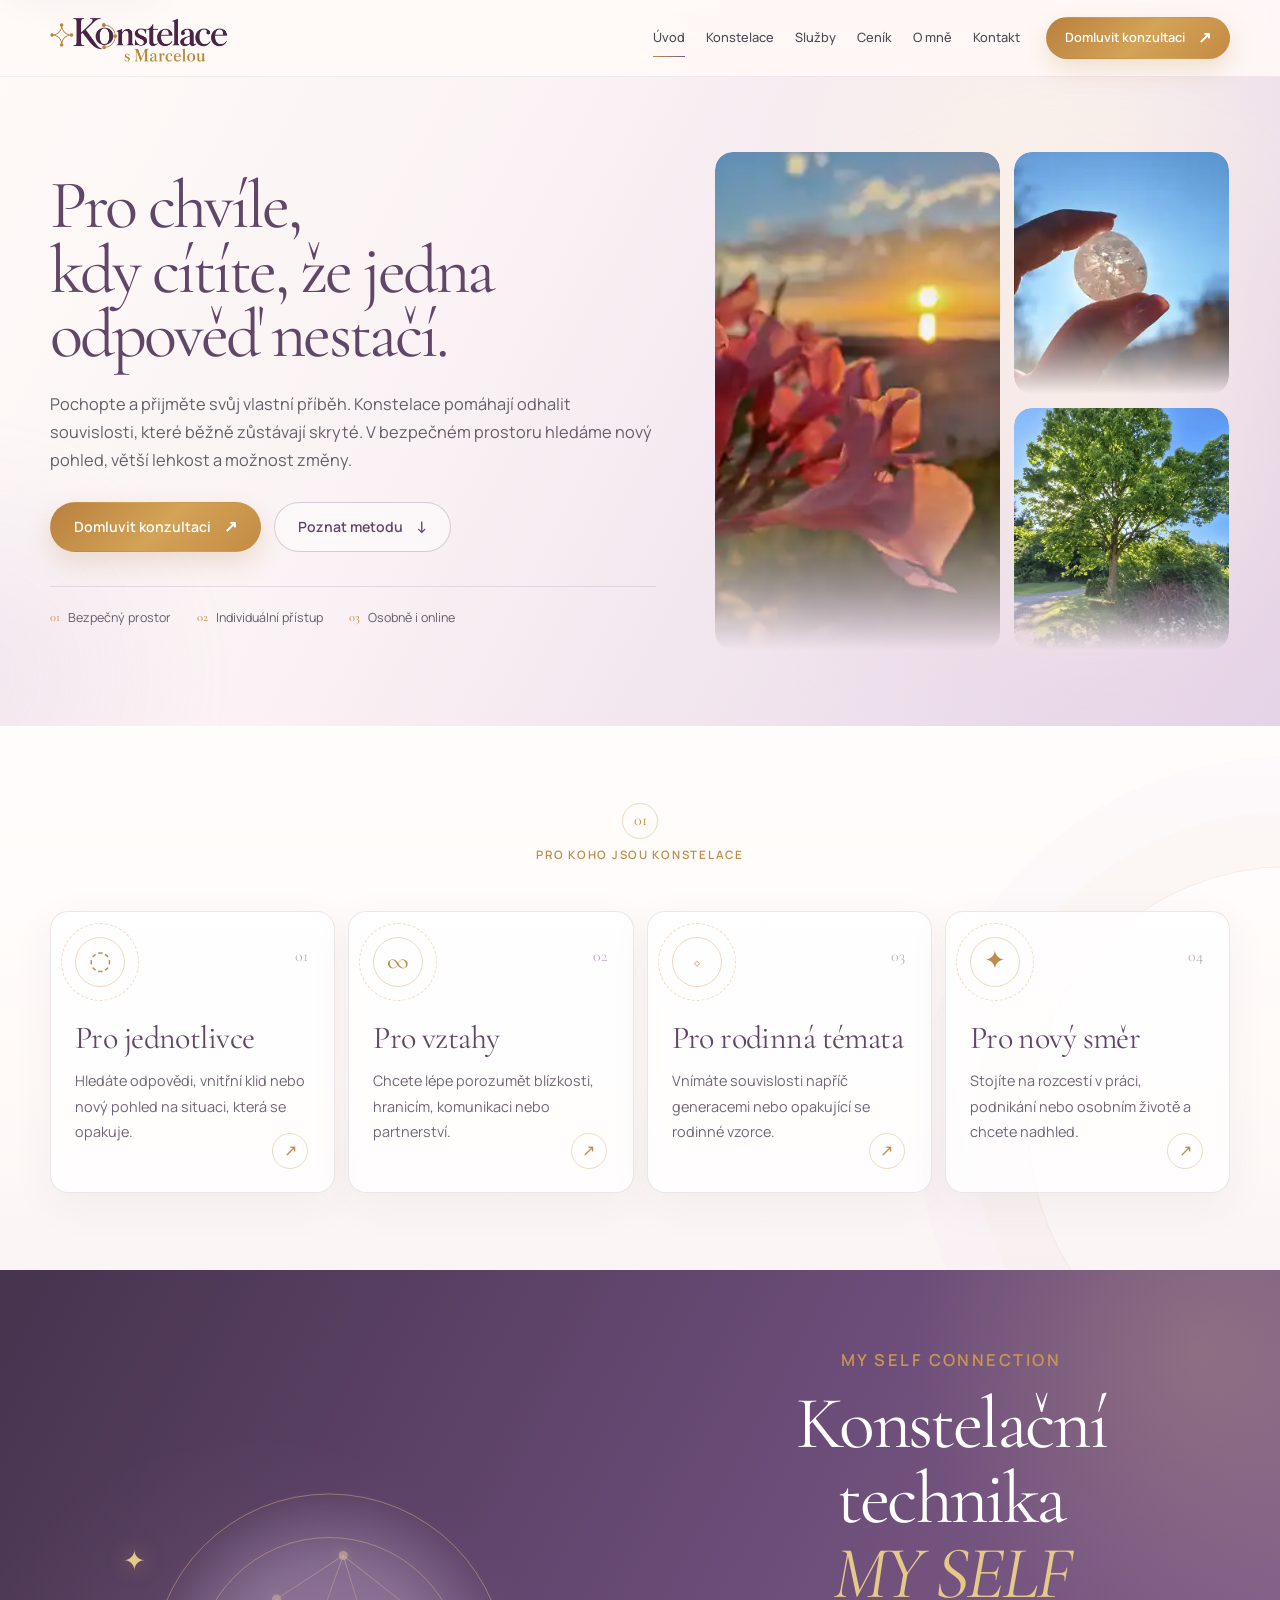
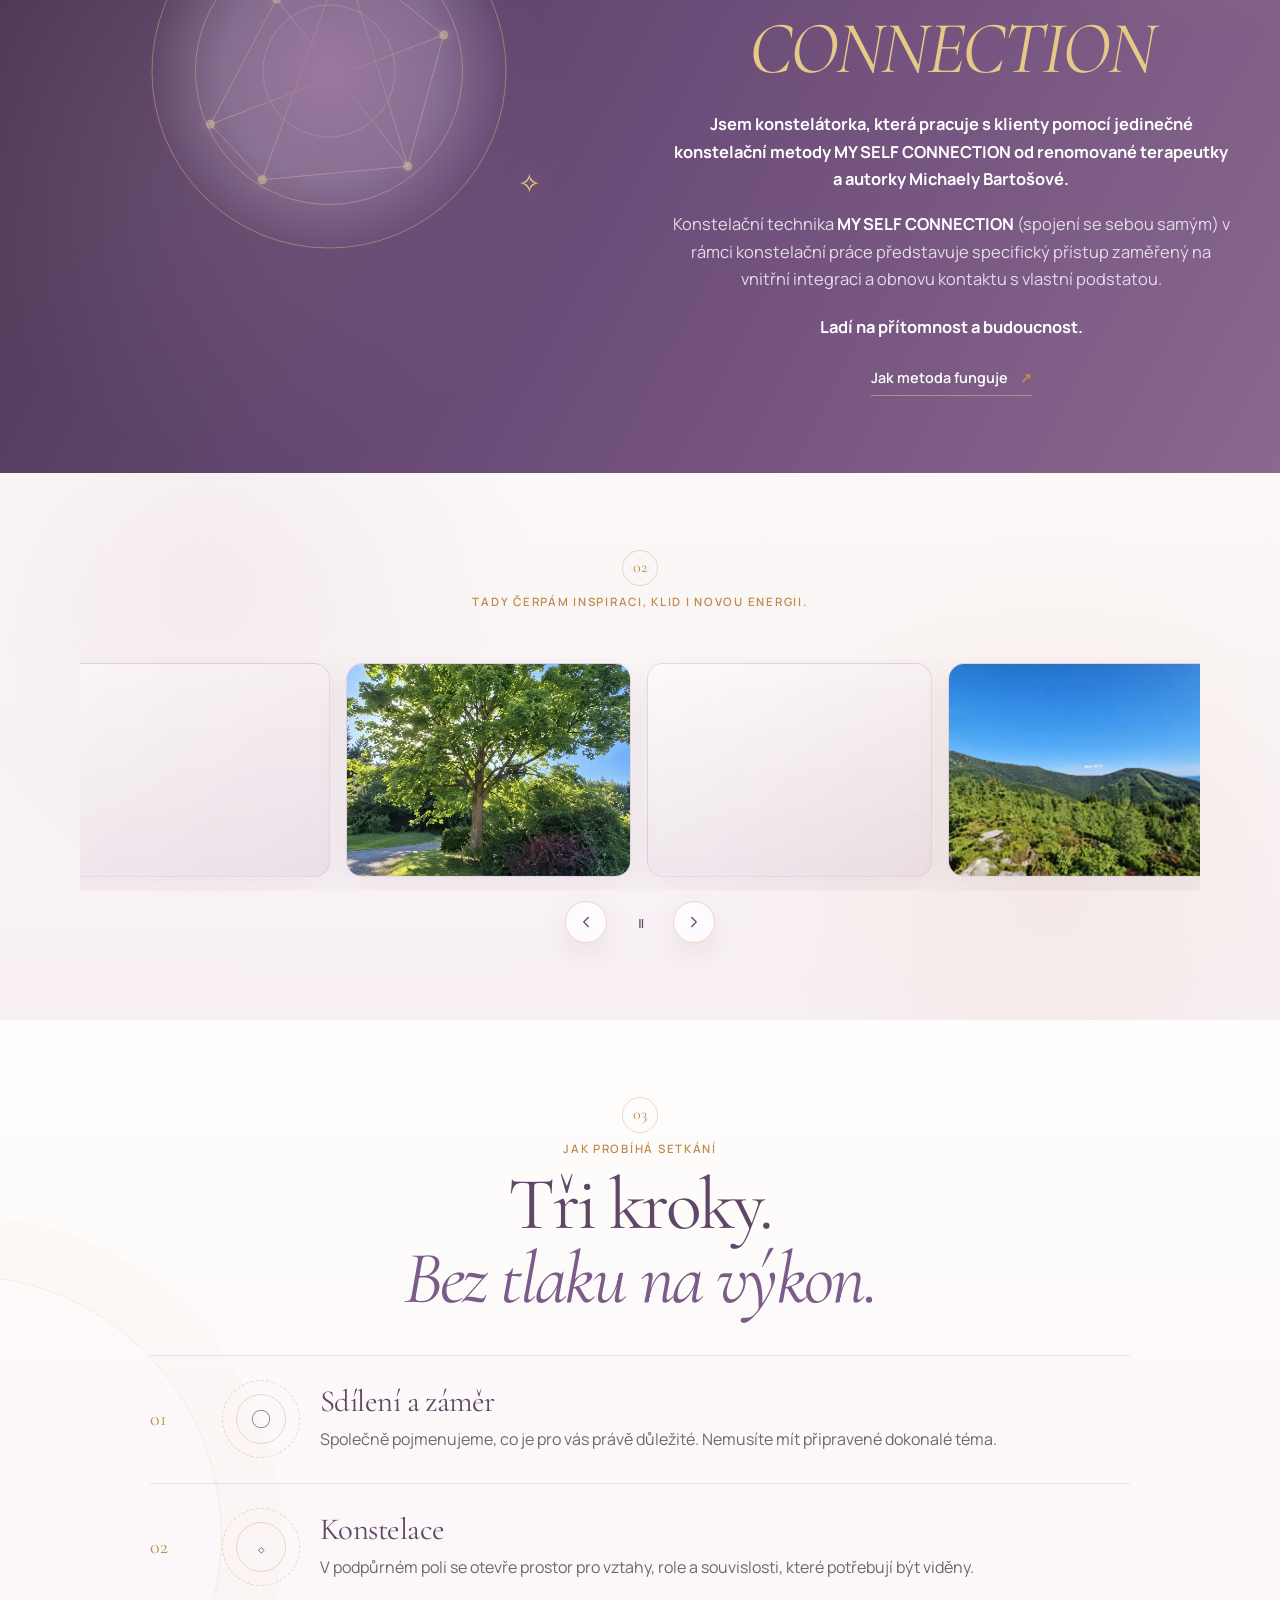
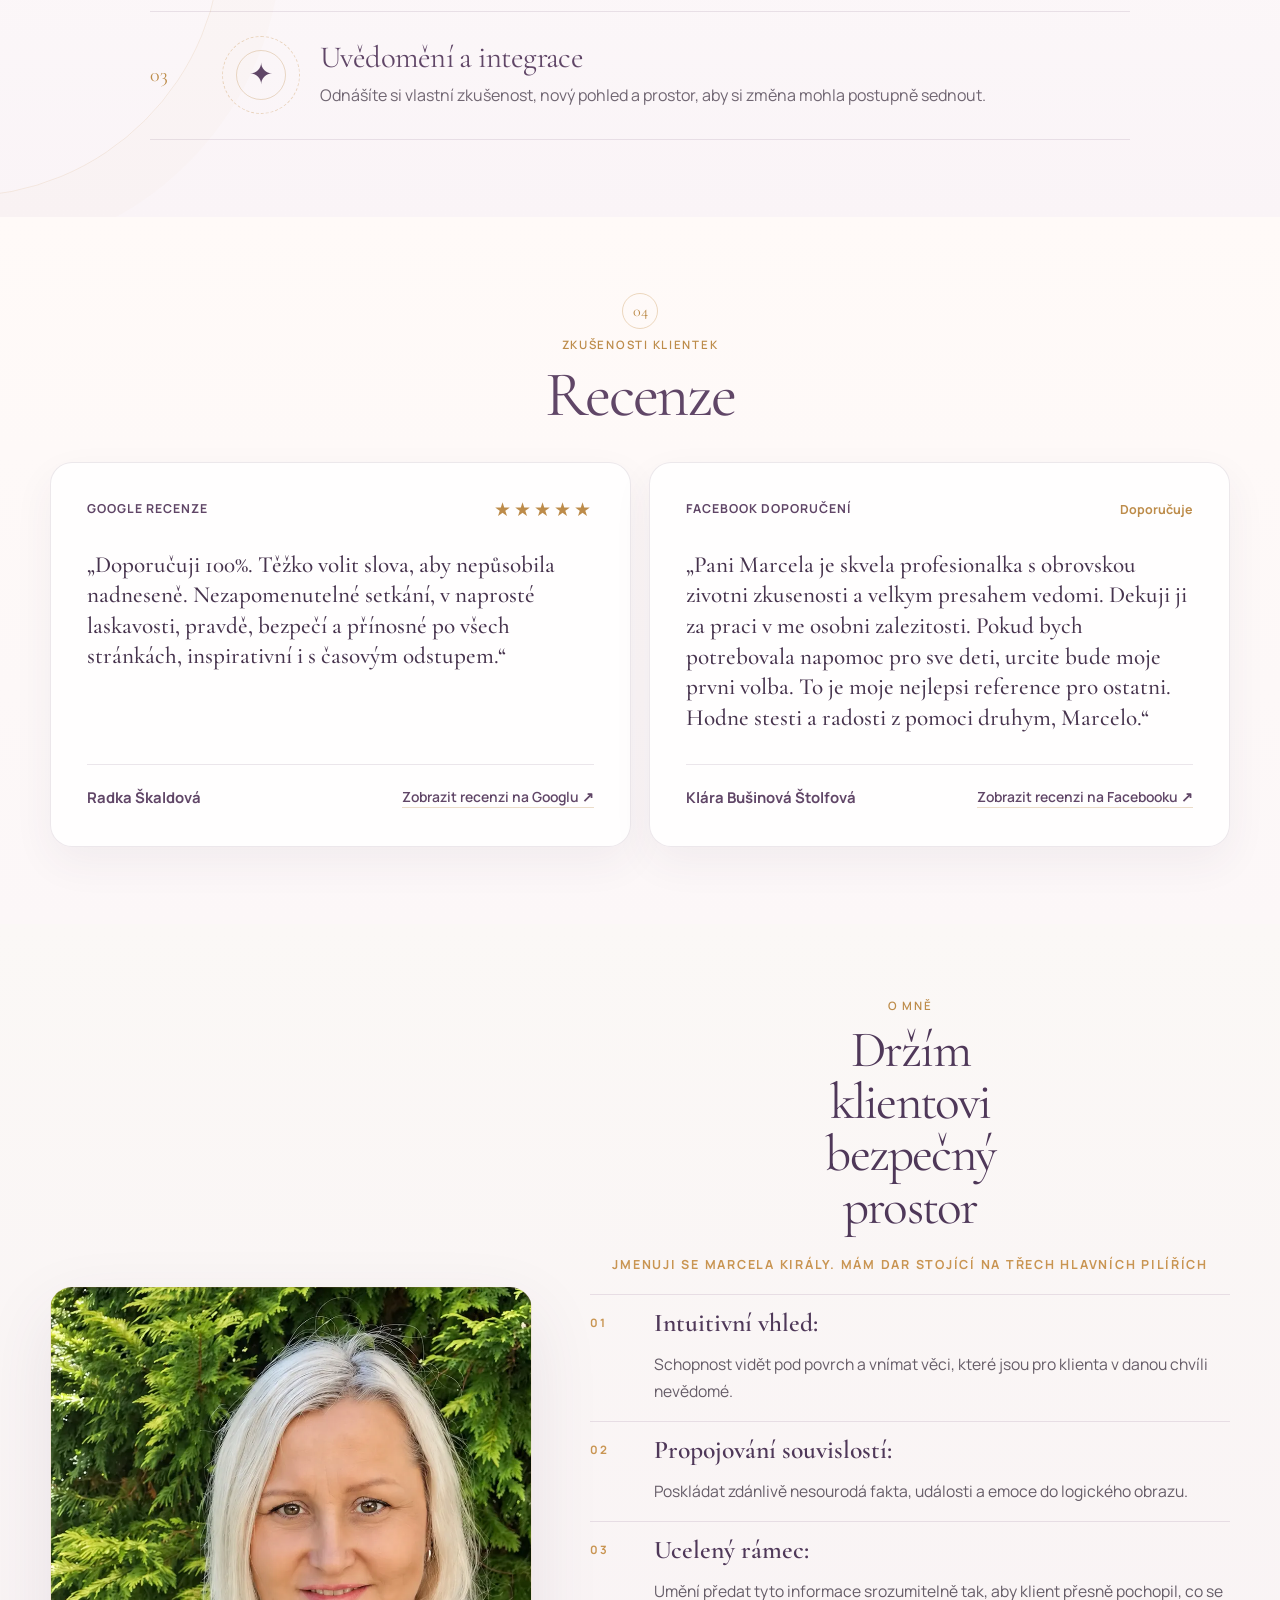
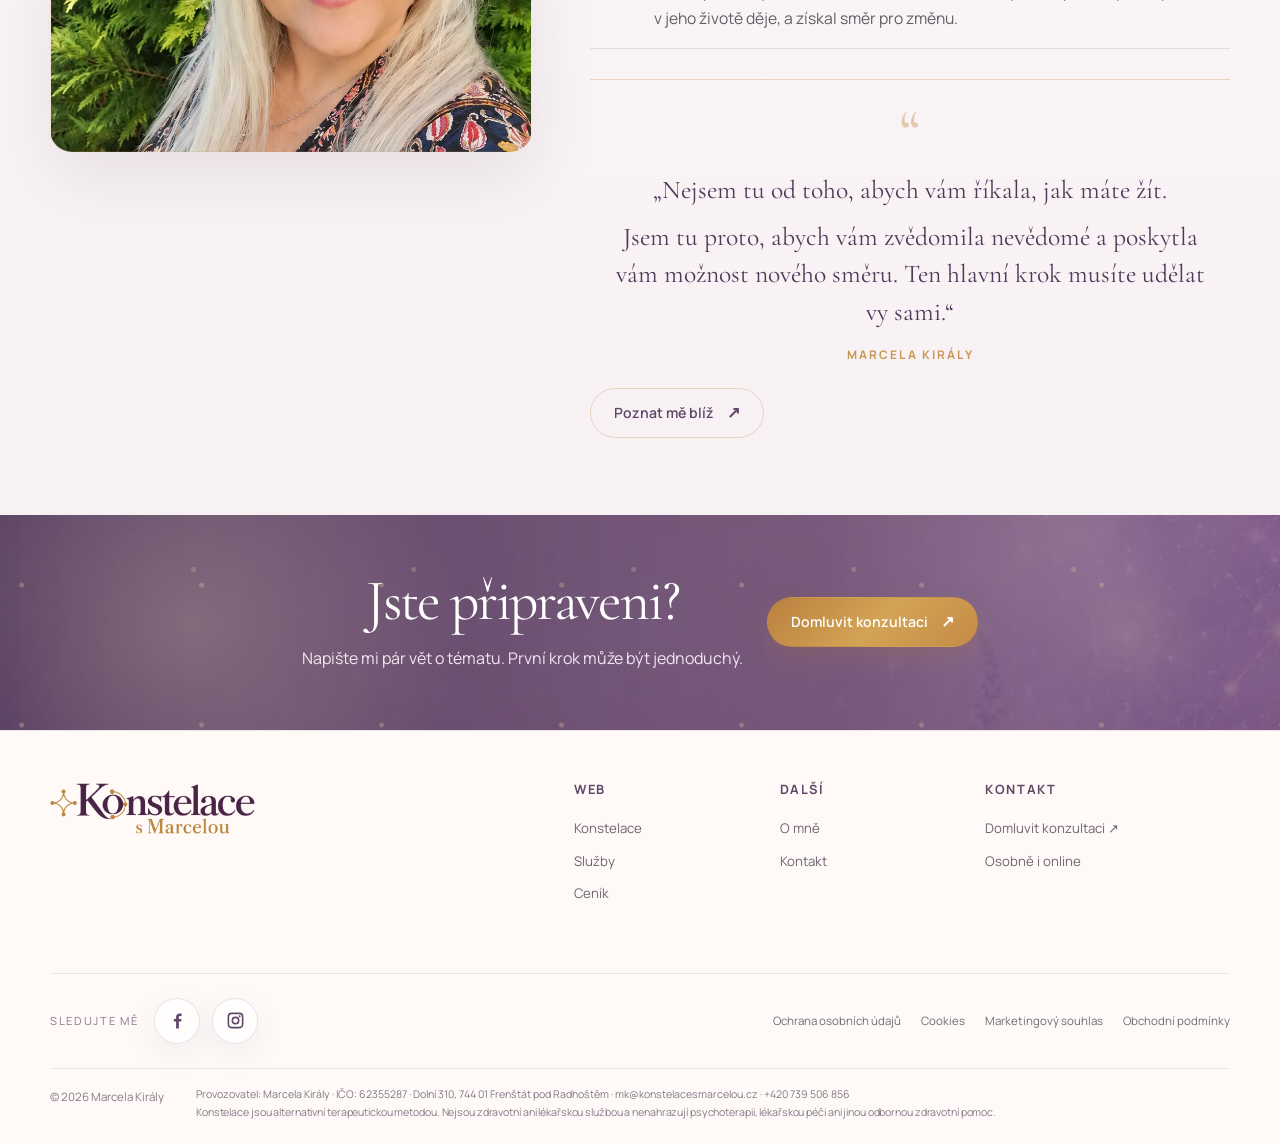
==== commit 4dad5dc7: "Add Facebook recommendation and footer profile link" ====
--- a/index.html
+++ b/index.html
@@ -133,7 +133,7 @@
   <link rel="stylesheet" href="assets/css/content-2026.css?v=20260920portrait1">
   <link rel="stylesheet" href="assets/css/centered-2026.css?v=20260909f">
   <link rel="stylesheet" href="assets/css/ux-refresh-20260914.css?v=20260917faq1">
-  <link rel="stylesheet" href="assets/css/reviews-home.css?v=20261104b">
+  <link rel="stylesheet" href="assets/css/reviews-home.css?v=20261104c">
 </head>
 <body>
   <a class="skip-link" href="#main">Přejít na obsah</a>
@@ -182,12 +182,19 @@
 
     <section class="section reviews-home" id="recenze" aria-labelledby="recenze-title">
       <div class="container">
-        <div class="section-heading reveal"><span class="section-index">04</span><div><p class="eyebrow">Zkušenost klientky</p><h2 id="recenze-title">Recenze</h2></div></div>
-        <figure class="review-card reveal">
-          <div class="review-card-top"><span class="review-source">Google recenze</span><span class="review-stars" aria-label="Hodnocení 5 z 5 hvězdiček">★★★★★</span></div>
-          <blockquote>„Doporučuji 100%. Těžko volit slova, aby nepůsobila nadneseně. Nezapomenutelné setkání, v naprosté laskavosti, pravdě, bezpečí a přínosné po všech stránkách, inspirativní i s časovým odstupem.“</blockquote>
-          <figcaption class="review-card-bottom"><strong>Radka Škaldová</strong><a href="https://www.google.com/maps/place/Kir%C3%A1ly+Marcela+-+Konstelace+technikou+MY+SELF+CONNECTION/@49.5489298,18.2069292,734m/data=!3m1!1e3!4m16!1m9!3m8!1s0x47138dfa69ffed2f:0xeac67acdb6e640a6!2sKir%C3%A1ly+Marcela+-+Konstelace+technikou+MY+SELF+CONNECTION!8m2!3d49.5489298!4d18.2069292!9m1!1b1!16s%2Fg%2F11zz4mqwj3!3m5!1s0x47138dfa69ffed2f:0xeac67acdb6e640a6!8m2!3d49.5489298!4d18.2069292!16s%2Fg%2F11zz4mqwj3?entry=ttu&amp;g_ep=EgoyMDI2MTEwMS4wIKXMDSoASAFQAw%3D%3D" target="_blank" rel="noopener noreferrer">Zobrazit recenzi na Googlu <span aria-hidden="true">↗</span></a></figcaption>
-        </figure>
+        <div class="section-heading reveal"><span class="section-index">04</span><div><p class="eyebrow">Zkušenosti klientek</p><h2 id="recenze-title">Recenze</h2></div></div>
+        <div class="review-grid">
+          <figure class="review-card reveal">
+            <div class="review-card-top"><span class="review-source">Google recenze</span><span class="review-stars" aria-label="Hodnocení 5 z 5 hvězdiček">★★★★★</span></div>
+            <blockquote>„Doporučuji 100%. Těžko volit slova, aby nepůsobila nadneseně. Nezapomenutelné setkání, v naprosté laskavosti, pravdě, bezpečí a přínosné po všech stránkách, inspirativní i s časovým odstupem.“</blockquote>
+            <figcaption class="review-card-bottom"><strong>Radka Škaldová</strong><a href="https://www.google.com/maps/place/Kir%C3%A1ly+Marcela+-+Konstelace+technikou+MY+SELF+CONNECTION/@49.5489298,18.2069292,734m/data=!3m1!1e3!4m16!1m9!3m8!1s0x47138dfa69ffed2f:0xeac67acdb6e640a6!2sKir%C3%A1ly+Marcela+-+Konstelace+technikou+MY+SELF+CONNECTION!8m2!3d49.5489298!4d18.2069292!9m1!1b1!16s%2Fg%2F11zz4mqwj3!3m5!1s0x47138dfa69ffed2f:0xeac67acdb6e640a6!8m2!3d49.5489298!4d18.2069292!16s%2Fg%2F11zz4mqwj3?entry=ttu&amp;g_ep=EgoyMDI2MTEwMS4wIKXMDSoASAFQAw%3D%3D" target="_blank" rel="noopener noreferrer">Zobrazit recenzi na Googlu <span aria-hidden="true">↗</span></a></figcaption>
+          </figure>
+          <figure class="review-card reveal">
+            <div class="review-card-top"><span class="review-source">Facebook doporučení</span><span class="review-recommendation">Doporučuje</span></div>
+            <blockquote>„Pani Marcela je skvela profesionalka s obrovskou zivotni zkusenosti a velkym presahem vedomi. Dekuji ji za praci v me osobni zalezitosti. Pokud bych potrebovala napomoc pro sve deti, urcite bude moje prvni volba. To je moje nejlepsi reference pro ostatni. Hodne stesti a radosti z pomoci druhym, Marcelo.“</blockquote>
+            <figcaption class="review-card-bottom"><strong>Klára Bušinová Štolfová</strong><a href="https://www.facebook.com/profile.php?id=61595084395829&amp;sk=reviews" target="_blank" rel="noopener noreferrer">Zobrazit recenzi na Facebooku <span aria-hidden="true">↗</span></a></figcaption>
+          </figure>
+        </div>
       </div>
     </section>
 
@@ -197,7 +204,7 @@
   </main>
 
   <footer class="site-footer"><div class="container footer-grid"><div><a class="brand" href="index.html"><img class="brand-logo" src="assets/images/logo-konstelace-s-marcelou.png?v=20260915a" alt="Konstelace s Marcelou" width="1400" height="355"></a></div><div class="footer-col"><strong>Web</strong><a href="konstelace.html">Konstelace</a><a href="sluzby.html">Služby</a><a href="cenik.html">Ceník</a></div><div class="footer-col"><strong>Další</strong><a href="o-mne.html">O mně</a><a href="kontakt.html">Kontakt</a></div><div class="footer-col"><strong>Kontakt</strong><a href="kontakt.html">Domluvit konzultaci ↗</a><span>Osobně i online</span></div></div><div class="container footer-bottom"><span>© 2026 Marcela Király</span><span class="footer-disclaimer">Konstelace jsou alternativní terapeutickou metodou. Nejsou zdravotní ani lékařskou službou a nenahrazují psychoterapii, lékařskou péči ani jinou odbornou zdravotní pomoc.</span></div></footer>
-  <script src="assets/js/main.js?v=20260923mail"></script>
+  <script src="assets/js/main.js?v=20261104facebook"></script>
   <script src="assets/js/images-live.js?v=20260920portrait1"></script>
 </body>
 </html>
--- a/assets/css/reviews-home.css
+++ b/assets/css/reviews-home.css
@@ -10,10 +10,18 @@
   font-size: clamp(2.8rem, 5vw, 5rem);
 }
 
+.review-grid {
+  display: grid;
+  grid-template-columns: repeat(2, minmax(0, 1fr));
+  gap: 18px;
+}
+
 .review-card {
-  width: min(100%, 880px);
-  margin: 0 auto;
-  padding: clamp(25px, 4vw, 46px);
+  display: flex;
+  flex-direction: column;
+  min-width: 0;
+  margin: 0;
+  padding: clamp(25px, 3vw, 36px);
   border: 1px solid rgba(96, 70, 103, .12);
   border-radius: 22px;
   background: rgba(255, 255, 255, .86);
@@ -44,16 +52,24 @@
   white-space: nowrap;
 }
 
+.review-recommendation {
+  color: var(--gold);
+  font-size: .78rem;
+  font-weight: 700;
+  white-space: nowrap;
+}
+
 .review-card blockquote {
   margin: clamp(20px, 2.6vw, 30px) 0;
   color: var(--plum-deep);
   font-family: 'Cormorant Garamond', Georgia, serif;
-  font-size: clamp(1.5rem, 2vw, 1.9rem);
+  font-size: clamp(1.45rem, 1.7vw, 1.75rem);
   line-height: 1.32;
   font-weight: 500;
 }
 
 .review-card-bottom {
+  margin-top: auto;
   padding-top: 20px;
   border-top: 1px solid var(--line);
 }
@@ -78,7 +94,12 @@
   text-decoration-color: currentColor;
 }
 
+@media (max-width: 900px) {
+  .review-grid { grid-template-columns: 1fr; max-width: 680px; margin-inline: auto; }
+}
+
 @media (max-width: 560px) {
+  .review-grid { gap: 14px; }
   .review-card { border-radius: 18px; }
   .review-card-top,
   .review-card-bottom { align-items: flex-start; flex-direction: column; }
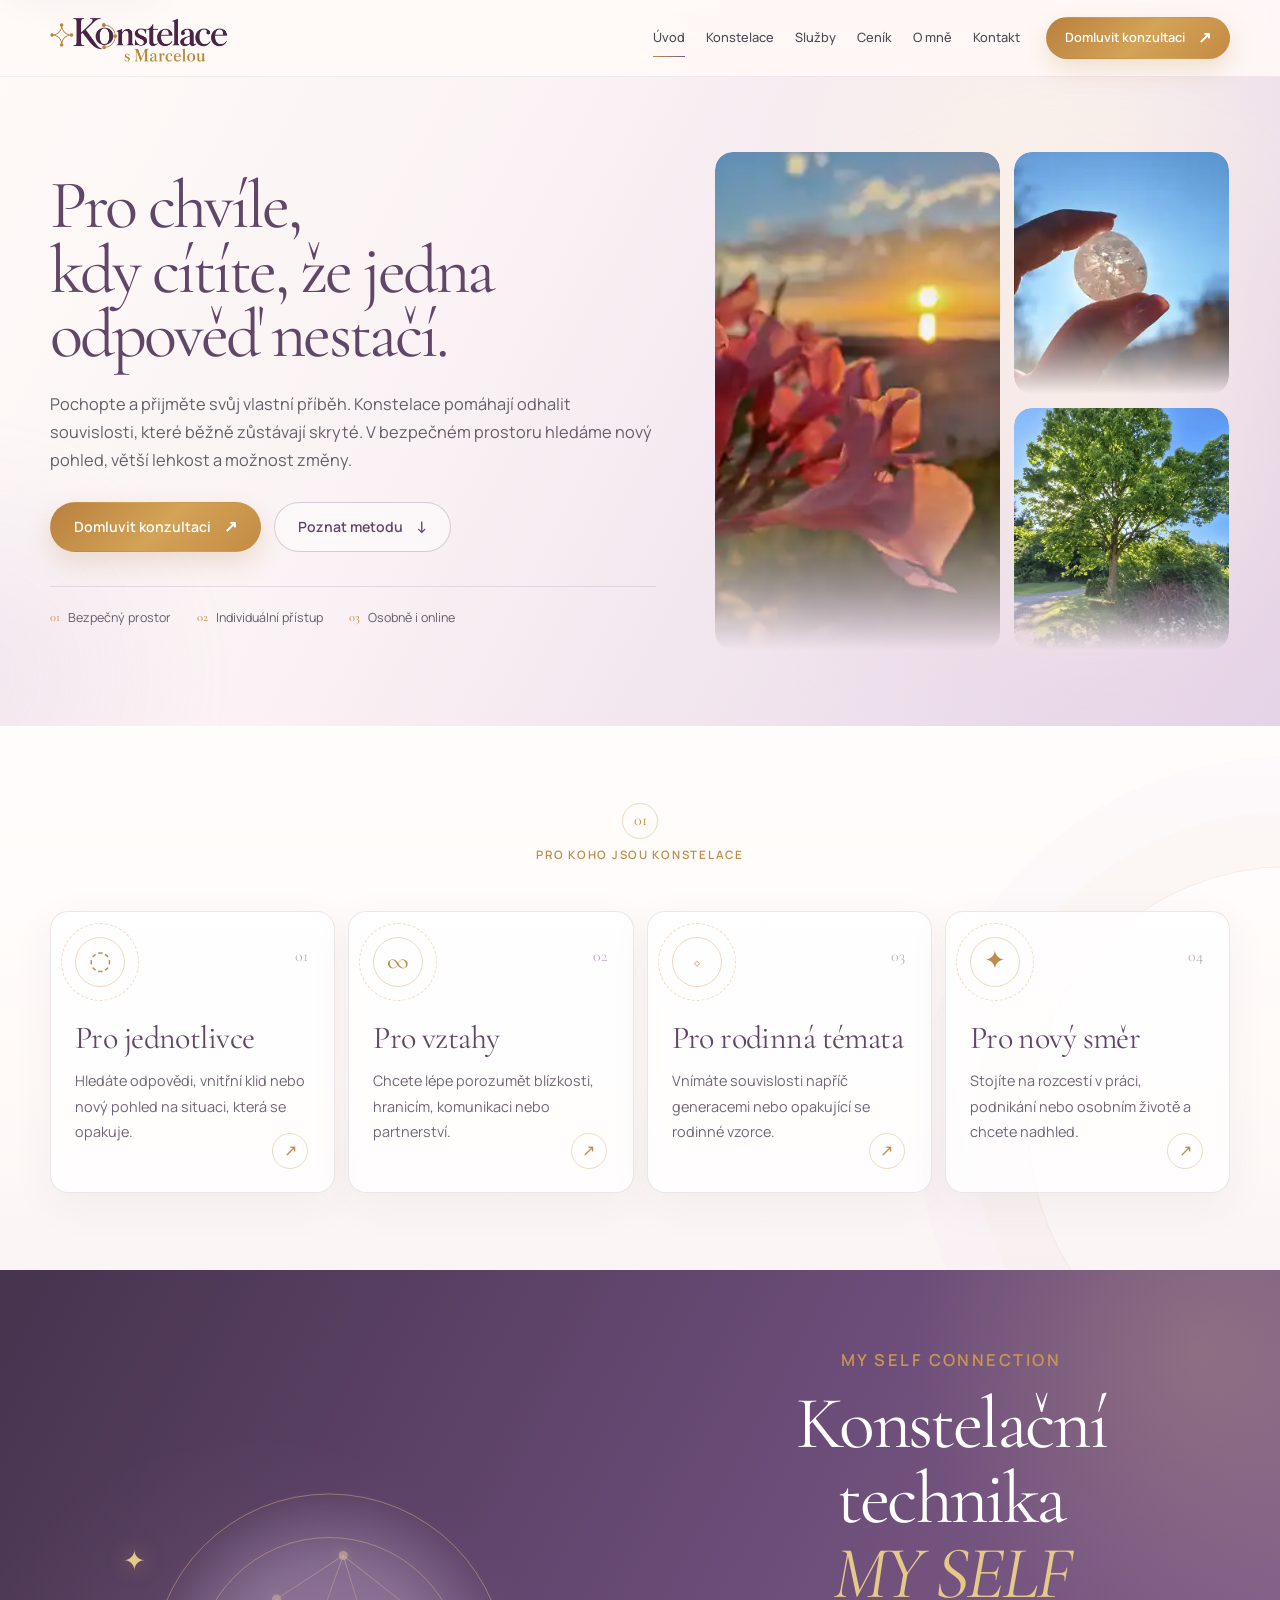
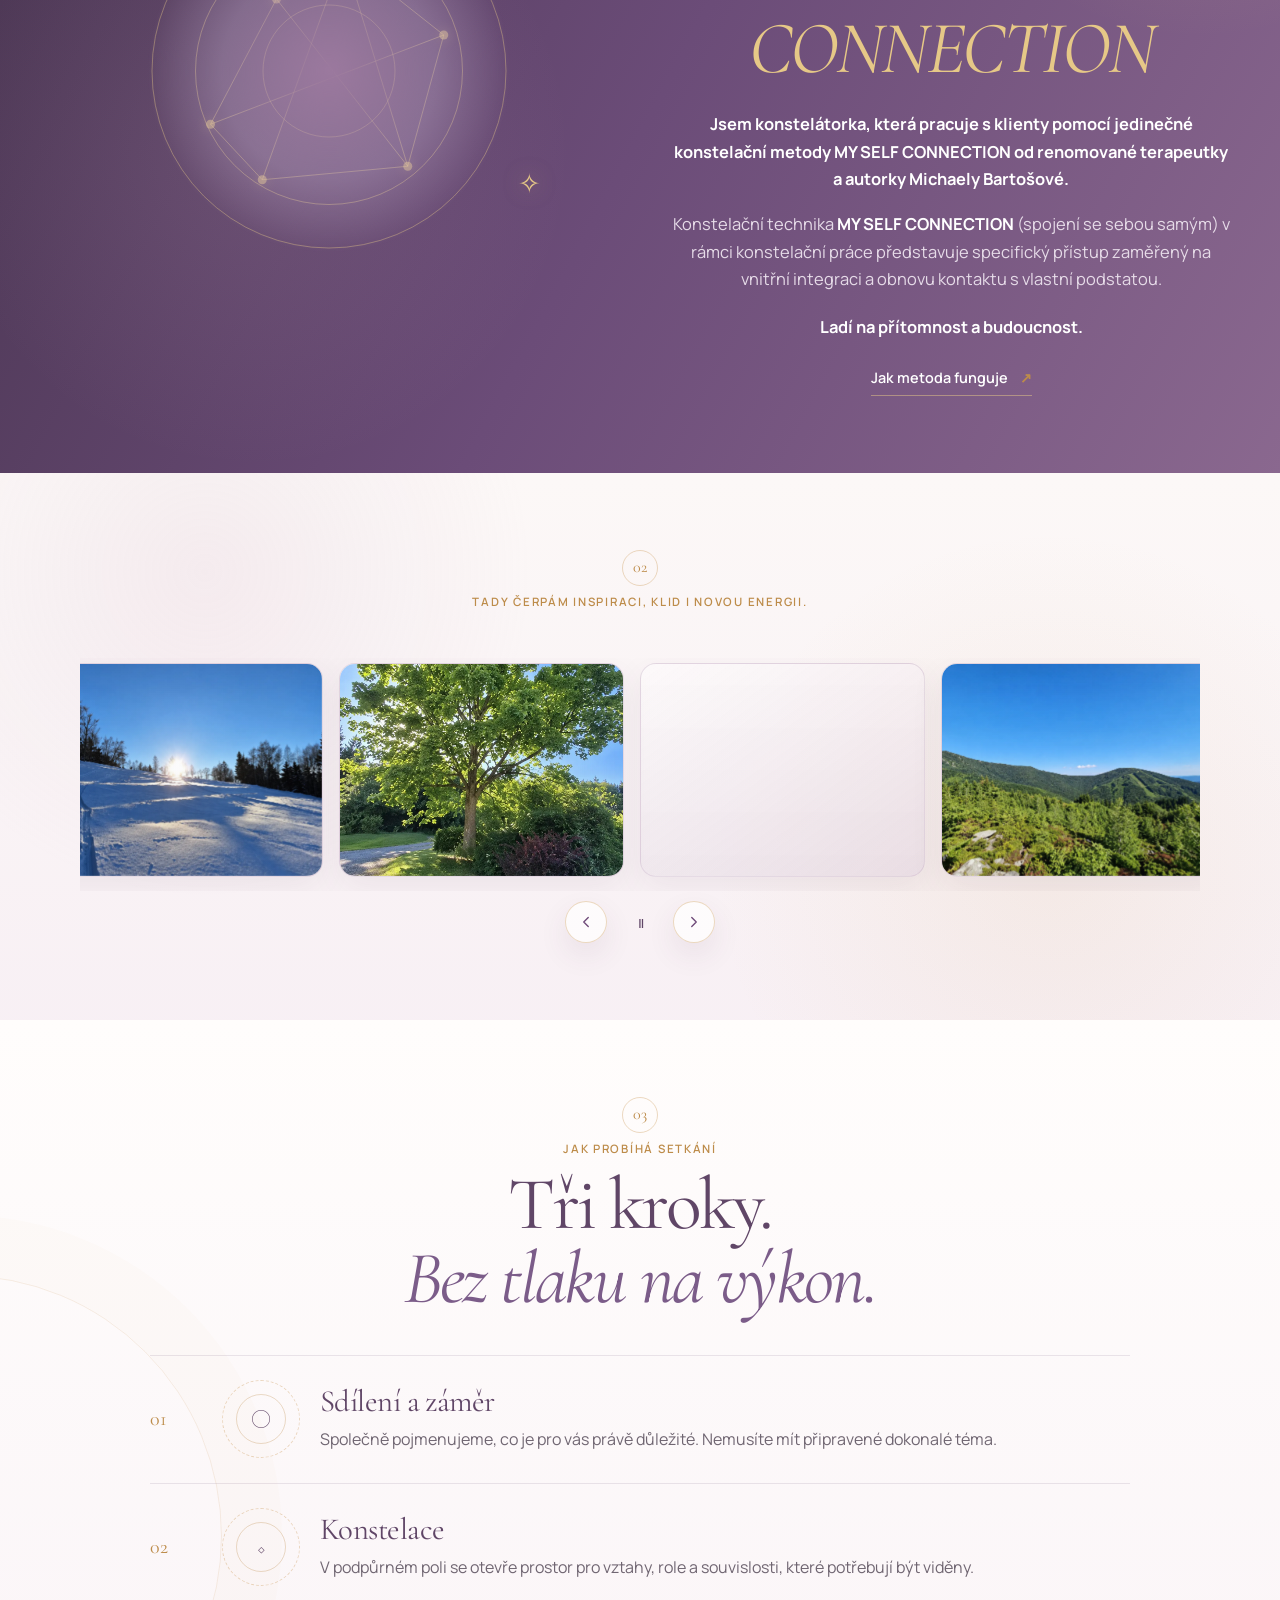
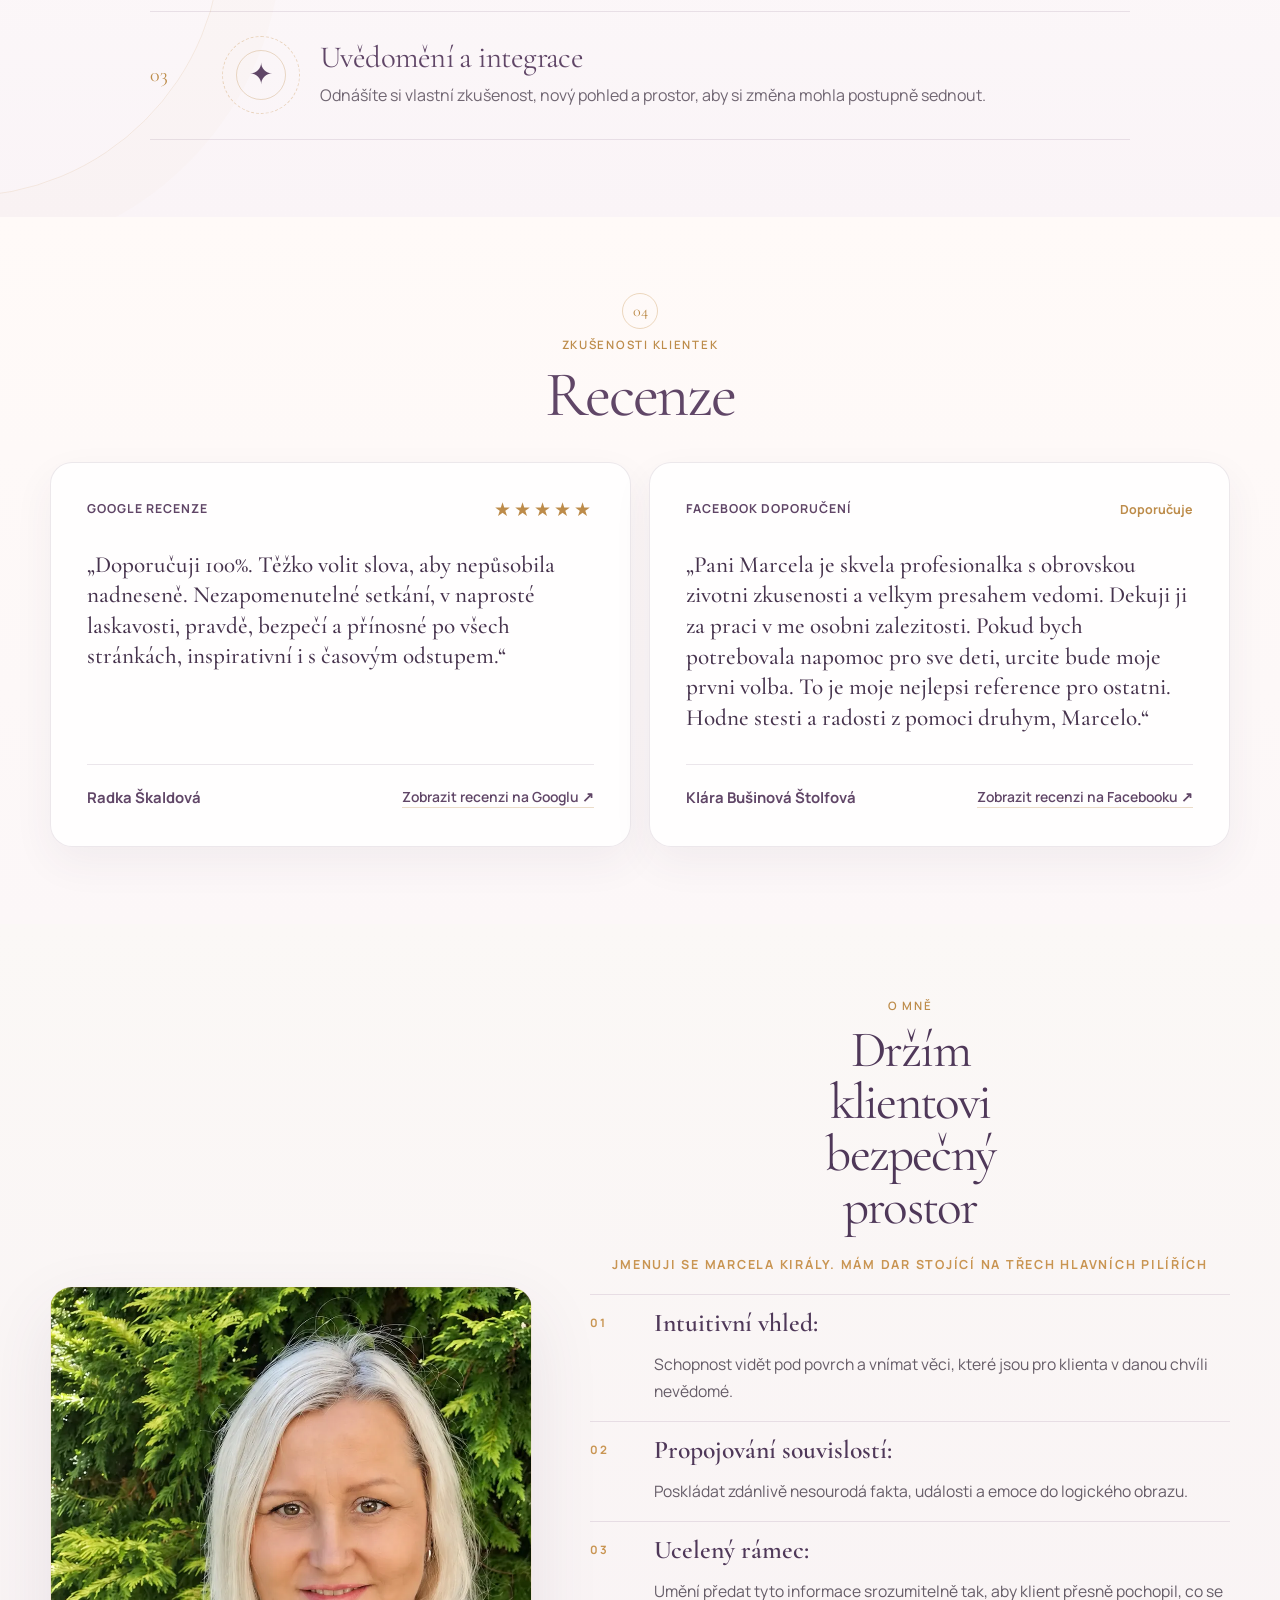
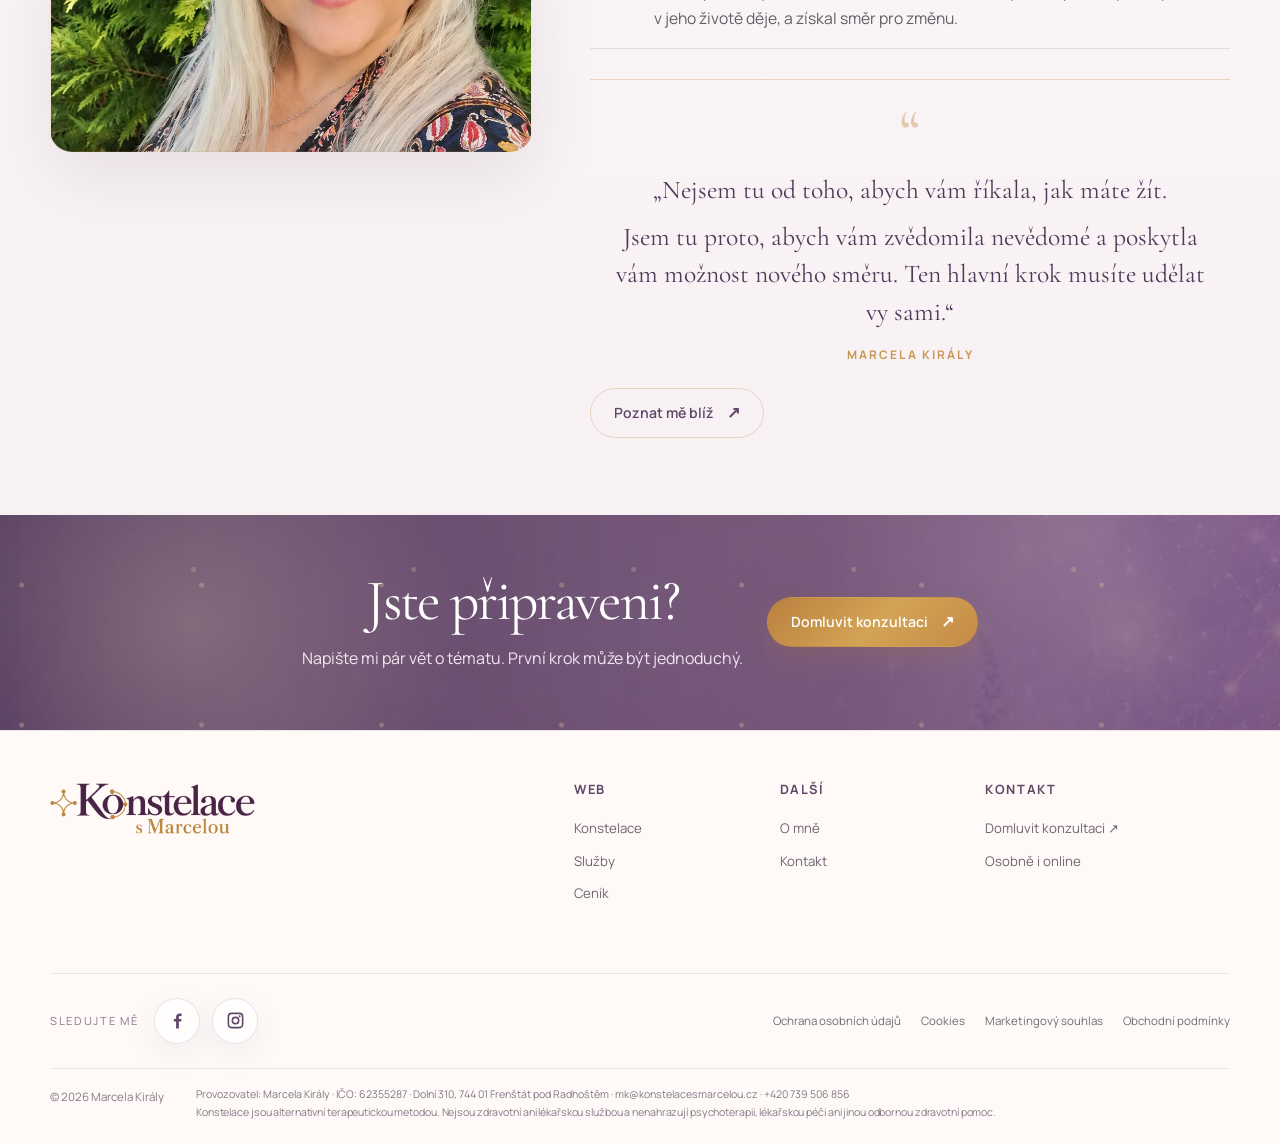
==== commit 33712c2d: "Keep homepage at root URL" ====
--- a/index.html
+++ b/index.html
@@ -141,12 +141,12 @@
 
   <header class="site-header" data-header>
     <div class="container header-inner">
-      <a class="brand" href="index.html" aria-label="Konstelace s Marcelou – domů"><img class="brand-logo" src="assets/images/logo-konstelace-s-marcelou.png?v=20260915a" alt="Konstelace s Marcelou" width="1400" height="355"></a>
-      <nav class="desktop-nav" aria-label="Hlavní navigace"><a href="index.html" aria-current="page">Úvod</a><a href="konstelace.html">Konstelace</a><a href="sluzby.html">Služby</a><a href="cenik.html">Ceník</a><a href="o-mne.html">O mně</a><a href="kontakt.html">Kontakt</a></nav>
+      <a class="brand" href="/" aria-label="Konstelace s Marcelou – domů"><img class="brand-logo" src="assets/images/logo-konstelace-s-marcelou.png?v=20260915a" alt="Konstelace s Marcelou" width="1400" height="355"></a>
+      <nav class="desktop-nav" aria-label="Hlavní navigace"><a href="/" aria-current="page">Úvod</a><a href="konstelace.html">Konstelace</a><a href="sluzby.html">Služby</a><a href="cenik.html">Ceník</a><a href="o-mne.html">O mně</a><a href="kontakt.html">Kontakt</a></nav>
       <a class="btn btn-gold header-cta magnetic" href="kontakt.html"><span>Domluvit konzultaci</span><i>↗</i></a>
       <button class="menu-toggle" aria-expanded="false" aria-controls="mobile-menu" aria-label="Otevřít menu"><span></span><span></span><span></span></button>
     </div>
-    <nav class="mobile-menu" id="mobile-menu" aria-label="Mobilní navigace"><a href="index.html">Úvod</a><a href="konstelace.html">Konstelace</a><a href="sluzby.html">Služby</a><a href="cenik.html">Ceník</a><a href="o-mne.html">O mně</a><a href="kontakt.html">Kontakt</a></nav>
+    <nav class="mobile-menu" id="mobile-menu" aria-label="Mobilní navigace"><a href="/">Úvod</a><a href="konstelace.html">Konstelace</a><a href="sluzby.html">Služby</a><a href="cenik.html">Ceník</a><a href="o-mne.html">O mně</a><a href="kontakt.html">Kontakt</a></nav>
   </header>
 
   <main id="main">
@@ -203,7 +203,7 @@
     <section class="section-sm cta-band"><div class="container cta-inner reveal"><div><h2>Jste připraveni?</h2><p>Napište mi pár vět o tématu. První krok může být jednoduchý.</p></div><a class="btn btn-gold magnetic" href="kontakt.html"><span>Domluvit konzultaci</span><i>↗</i></a></div></section>
   </main>
 
-  <footer class="site-footer"><div class="container footer-grid"><div><a class="brand" href="index.html"><img class="brand-logo" src="assets/images/logo-konstelace-s-marcelou.png?v=20260915a" alt="Konstelace s Marcelou" width="1400" height="355"></a></div><div class="footer-col"><strong>Web</strong><a href="konstelace.html">Konstelace</a><a href="sluzby.html">Služby</a><a href="cenik.html">Ceník</a></div><div class="footer-col"><strong>Další</strong><a href="o-mne.html">O mně</a><a href="kontakt.html">Kontakt</a></div><div class="footer-col"><strong>Kontakt</strong><a href="kontakt.html">Domluvit konzultaci ↗</a><span>Osobně i online</span></div></div><div class="container footer-bottom"><span>© 2026 Marcela Király</span><span class="footer-disclaimer">Konstelace jsou alternativní terapeutickou metodou. Nejsou zdravotní ani lékařskou službou a nenahrazují psychoterapii, lékařskou péči ani jinou odbornou zdravotní pomoc.</span></div></footer>
+  <footer class="site-footer"><div class="container footer-grid"><div><a class="brand" href="/"><img class="brand-logo" src="assets/images/logo-konstelace-s-marcelou.png?v=20260915a" alt="Konstelace s Marcelou" width="1400" height="355"></a></div><div class="footer-col"><strong>Web</strong><a href="konstelace.html">Konstelace</a><a href="sluzby.html">Služby</a><a href="cenik.html">Ceník</a></div><div class="footer-col"><strong>Další</strong><a href="o-mne.html">O mně</a><a href="kontakt.html">Kontakt</a></div><div class="footer-col"><strong>Kontakt</strong><a href="kontakt.html">Domluvit konzultaci ↗</a><span>Osobně i online</span></div></div><div class="container footer-bottom"><span>© 2026 Marcela Király</span><span class="footer-disclaimer">Konstelace jsou alternativní terapeutickou metodou. Nejsou zdravotní ani lékařskou službou a nenahrazují psychoterapii, lékařskou péči ani jinou odbornou zdravotní pomoc.</span></div></footer>
   <script src="assets/js/main.js?v=20261104facebook"></script>
   <script src="assets/js/images-live.js?v=20260920portrait1"></script>
 </body>
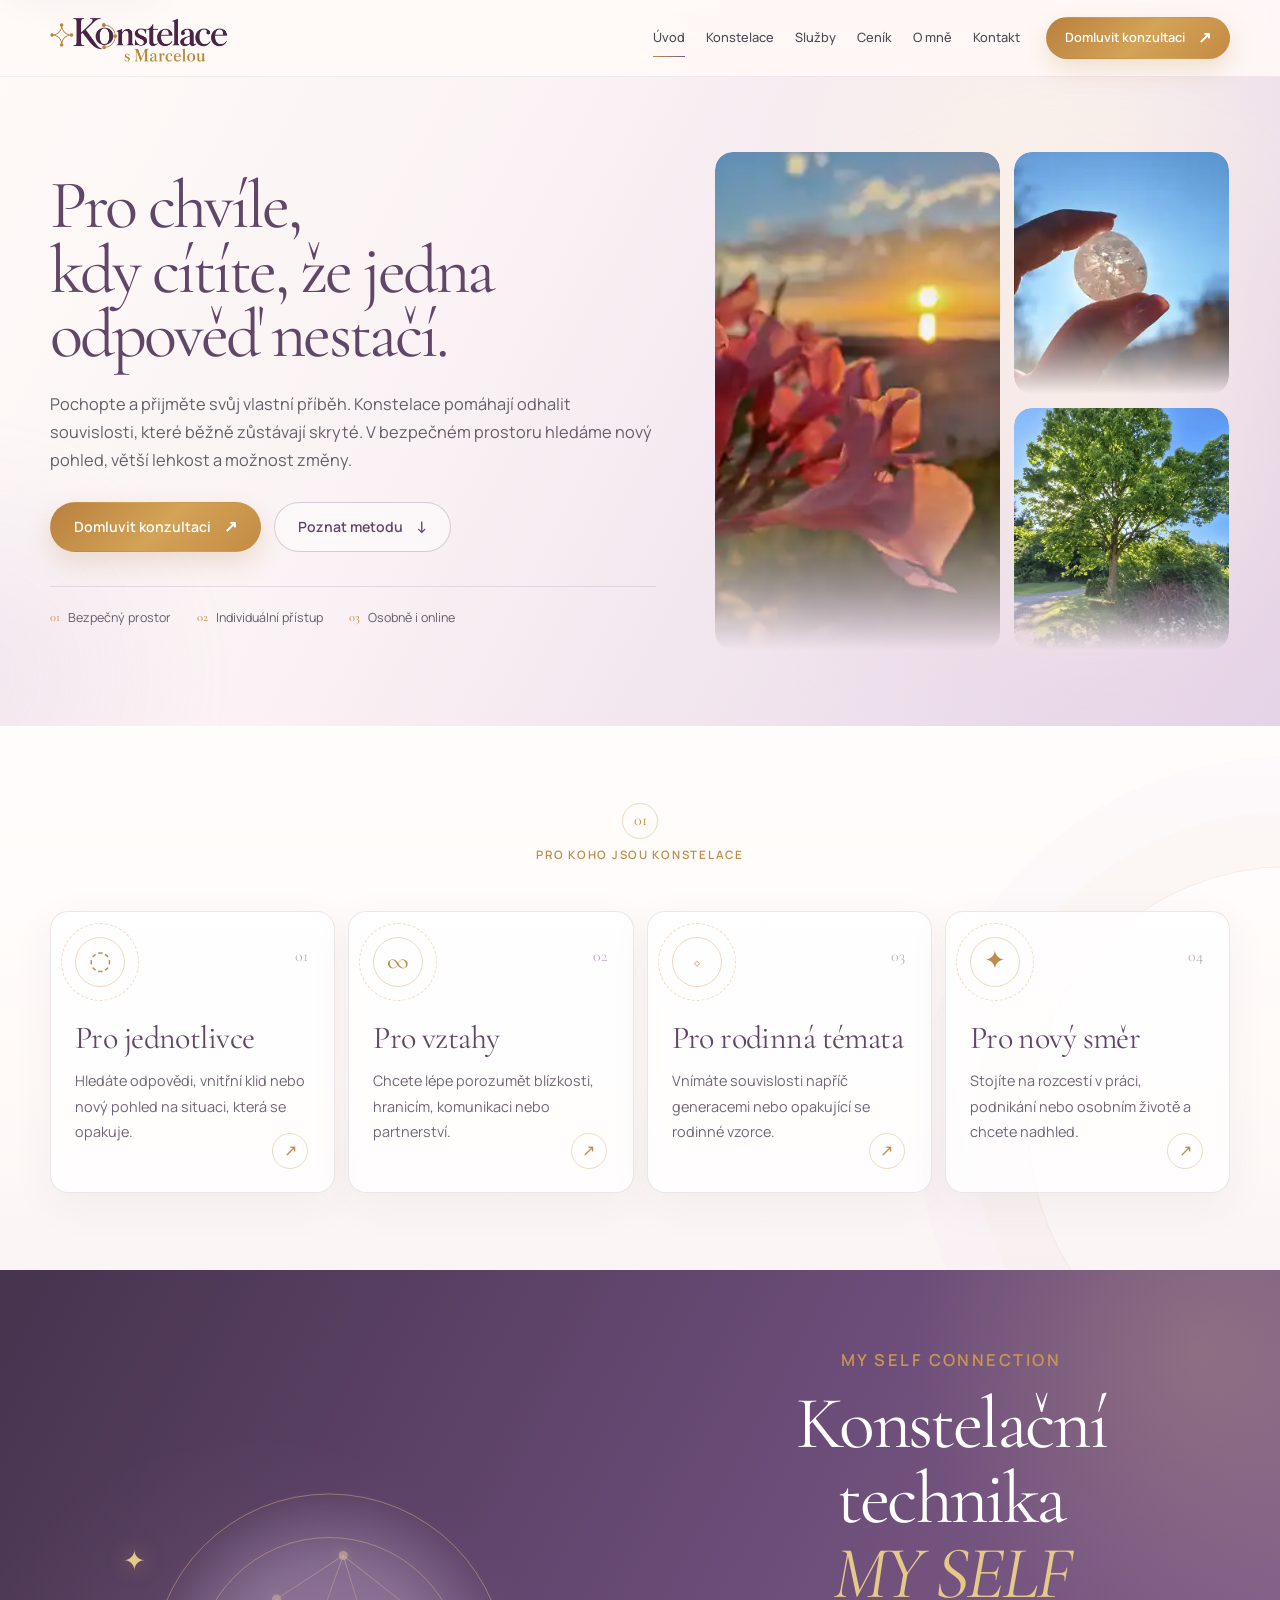
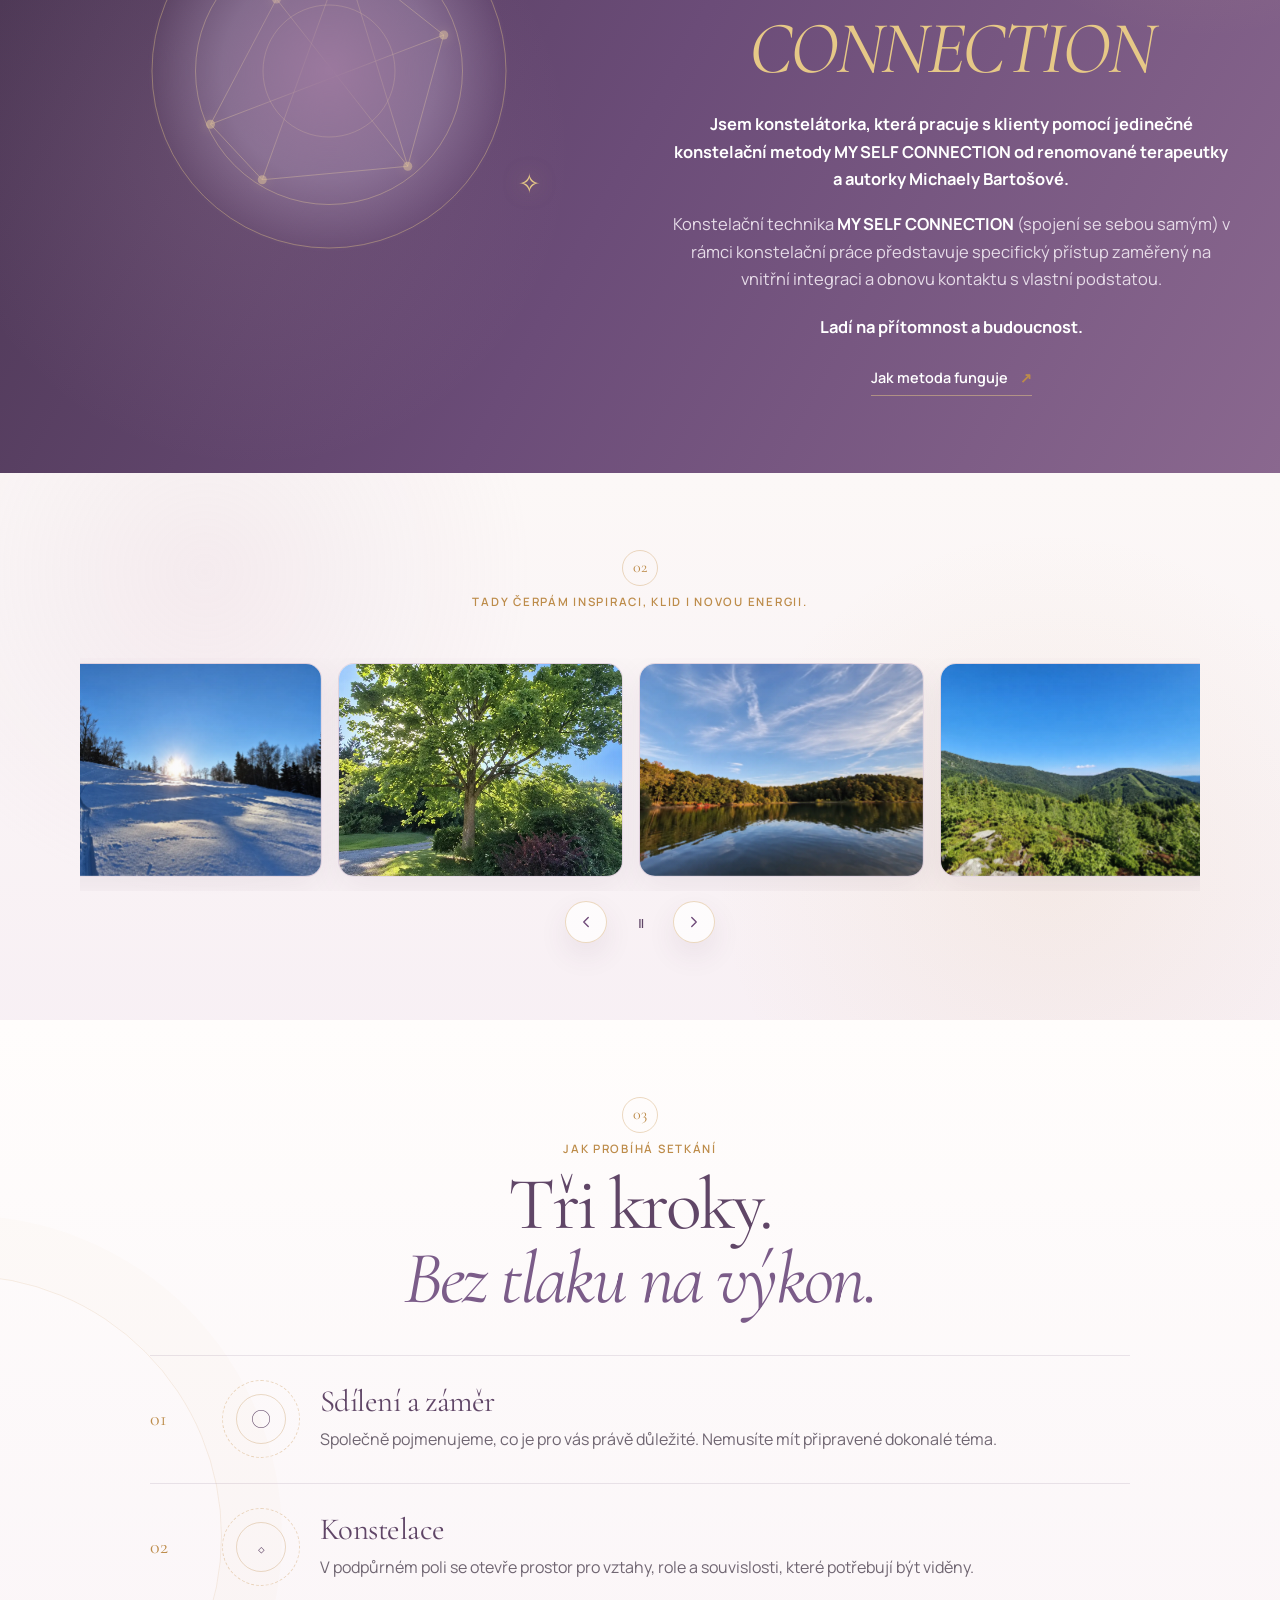
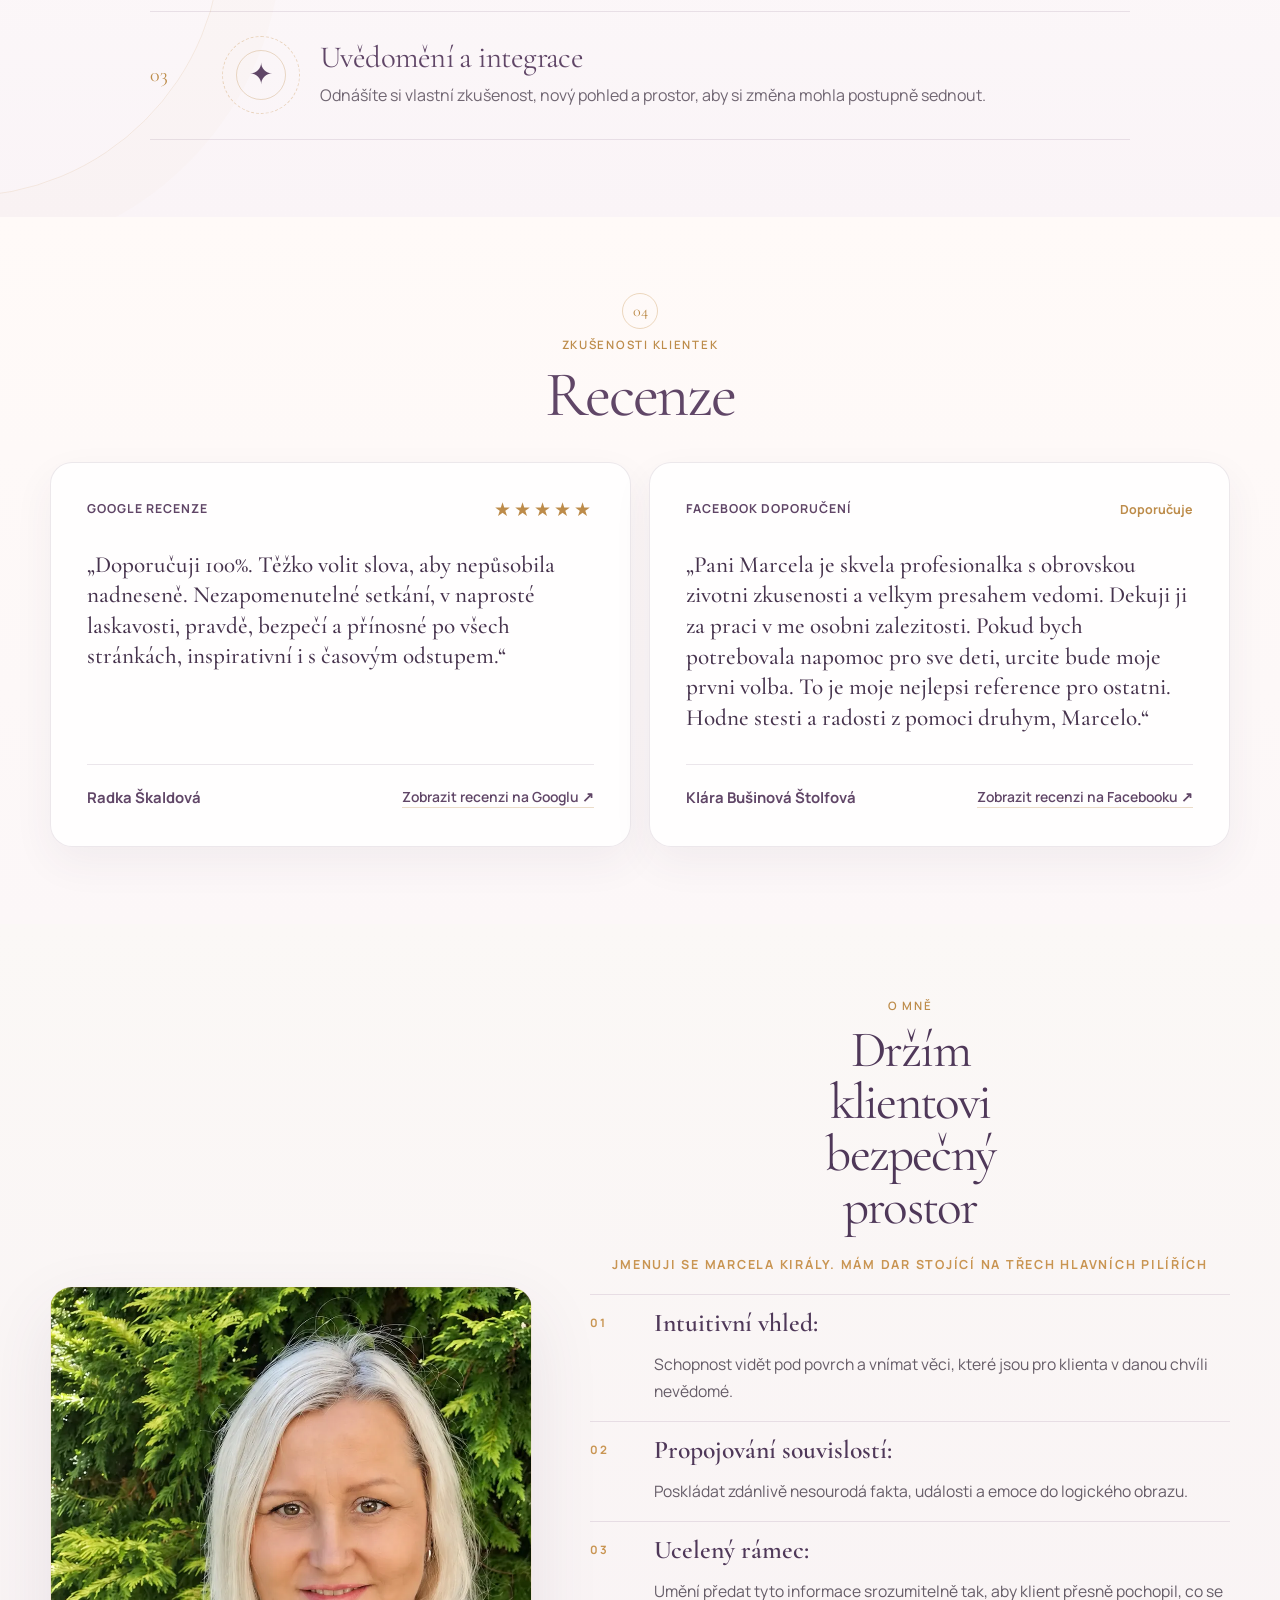
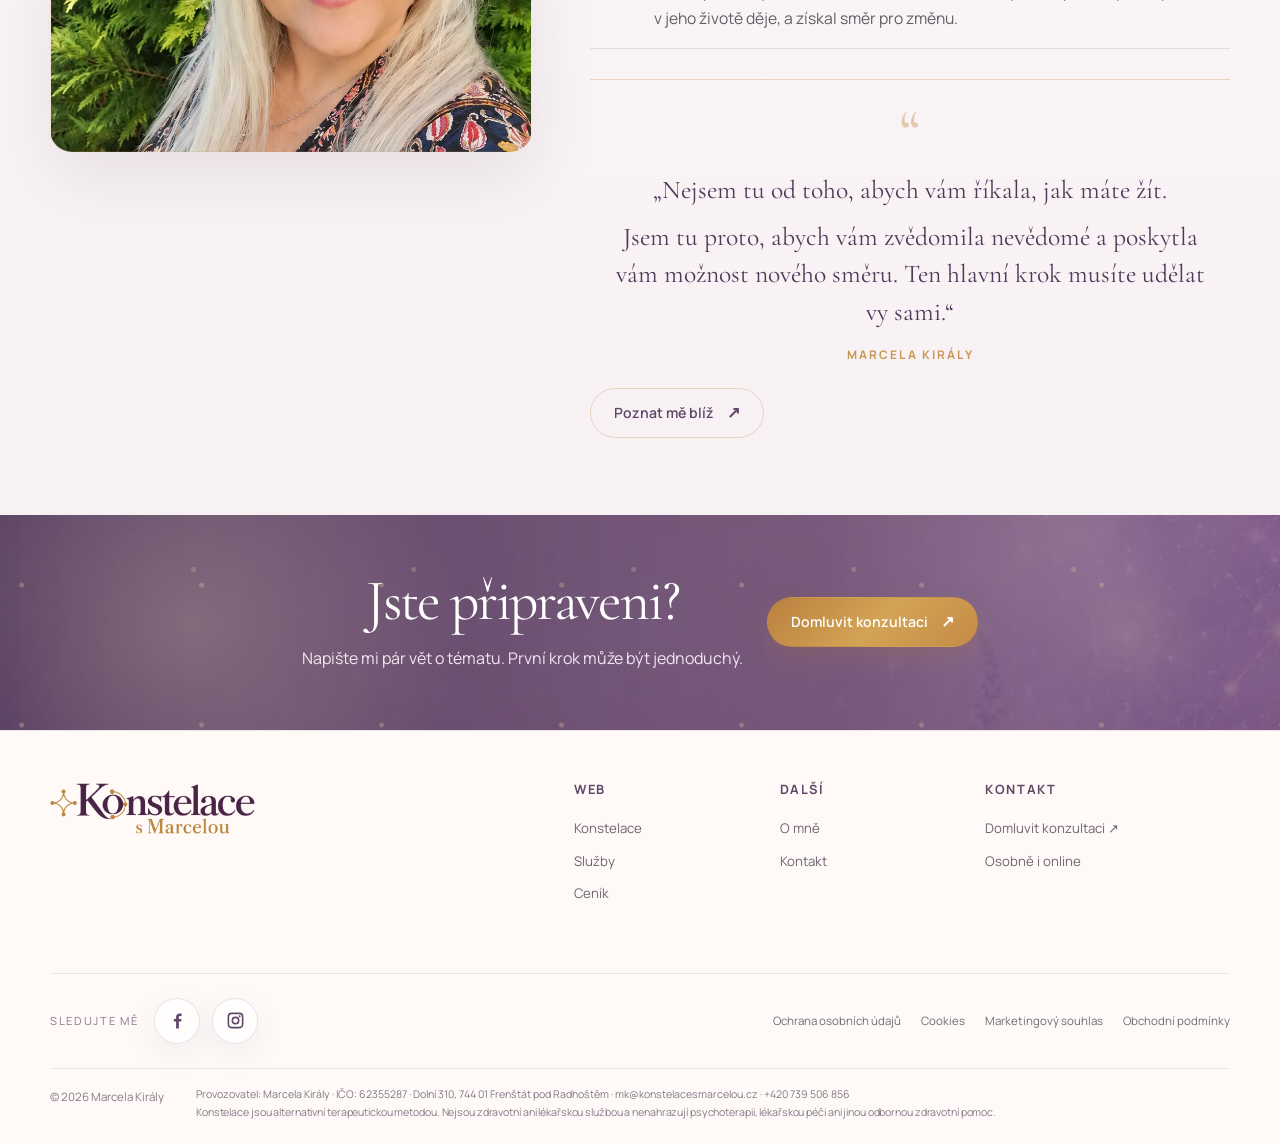
==== commit c09ce92d: "Normalize legacy homepage URL in browser" ====
--- a/index.html
+++ b/index.html
@@ -2,6 +2,7 @@
 <html lang="cs">
 <head>
   <meta charset="utf-8">
+  <script>if (location.pathname === '/index.html') history.replaceState(history.state, '', '/' + location.search + location.hash);</script>
   <meta name="google-site-verification" content="-Q1AeLZuZ3QwMwds688v1Fxma5d6KAXyqDOi9KQfueM">
   <meta name="viewport" content="width=device-width,initial-scale=1">
   <meta name="theme-color" content="#f7eff2">
